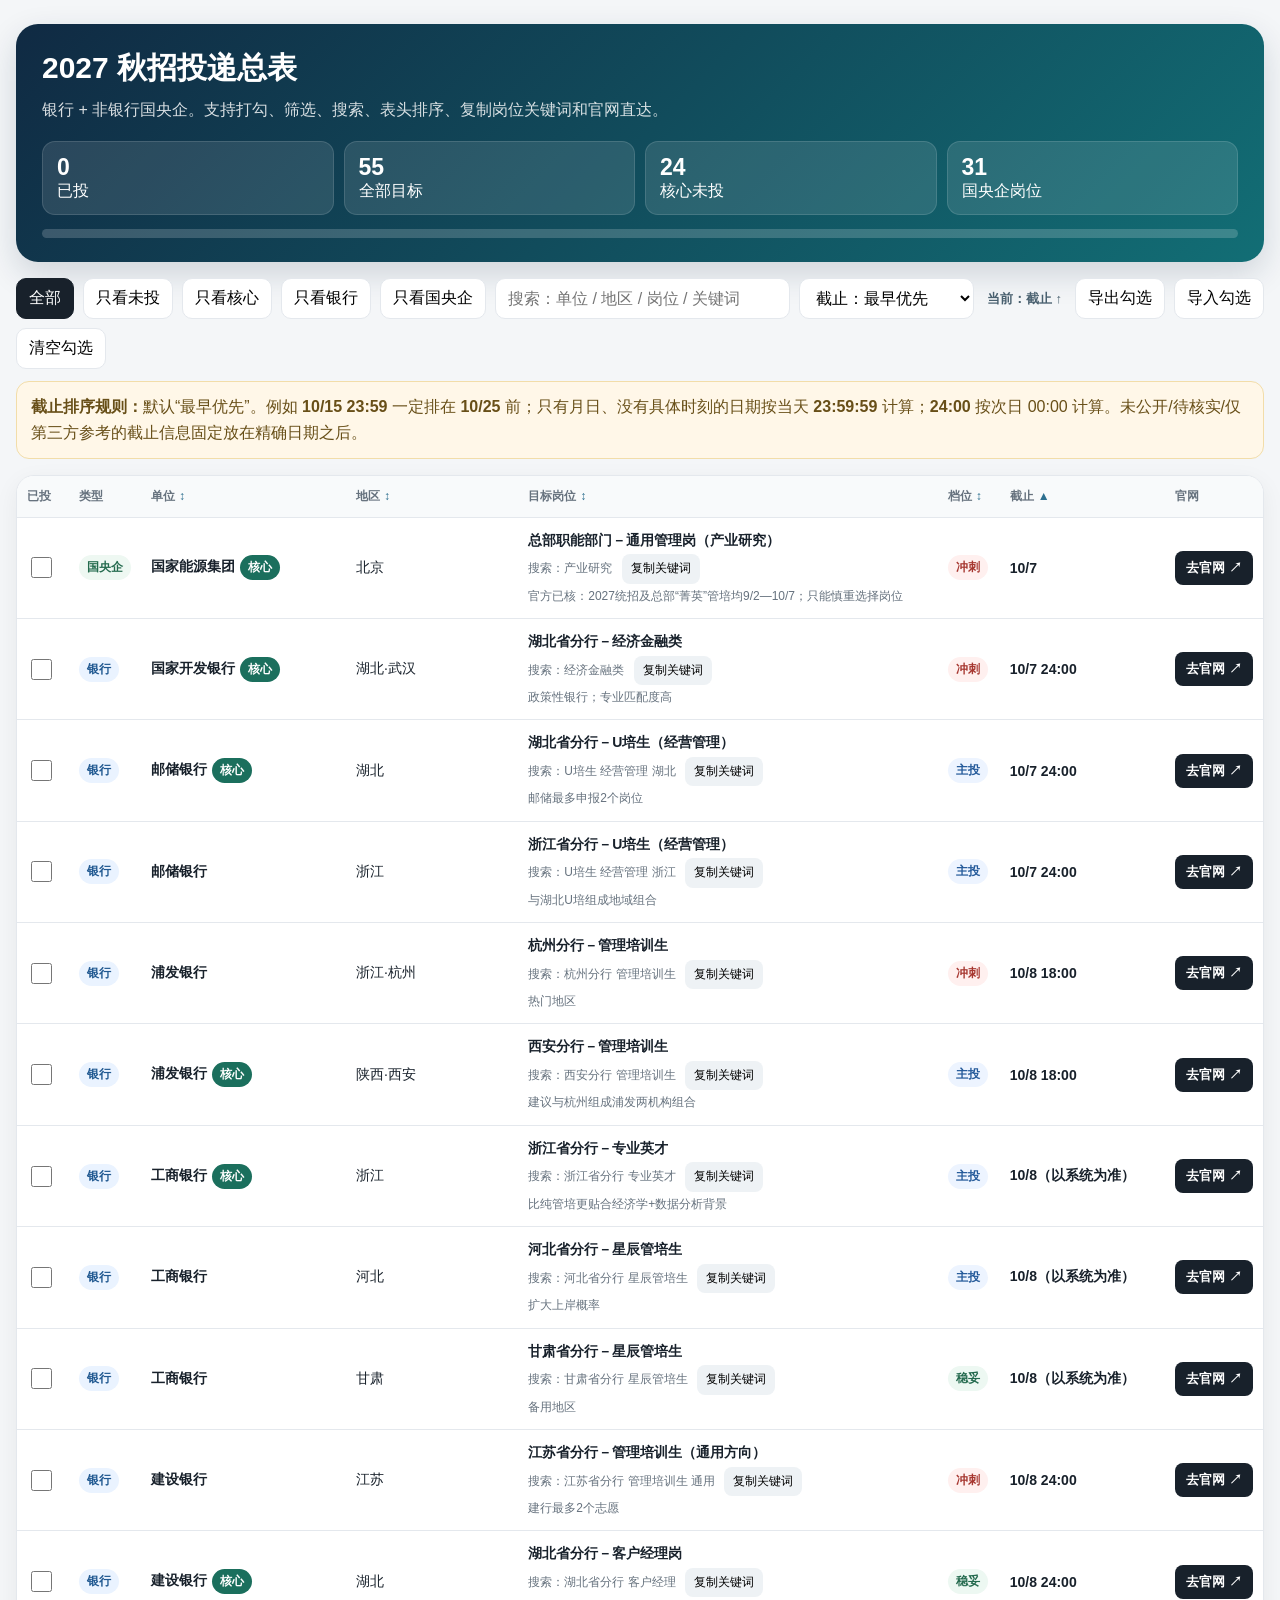
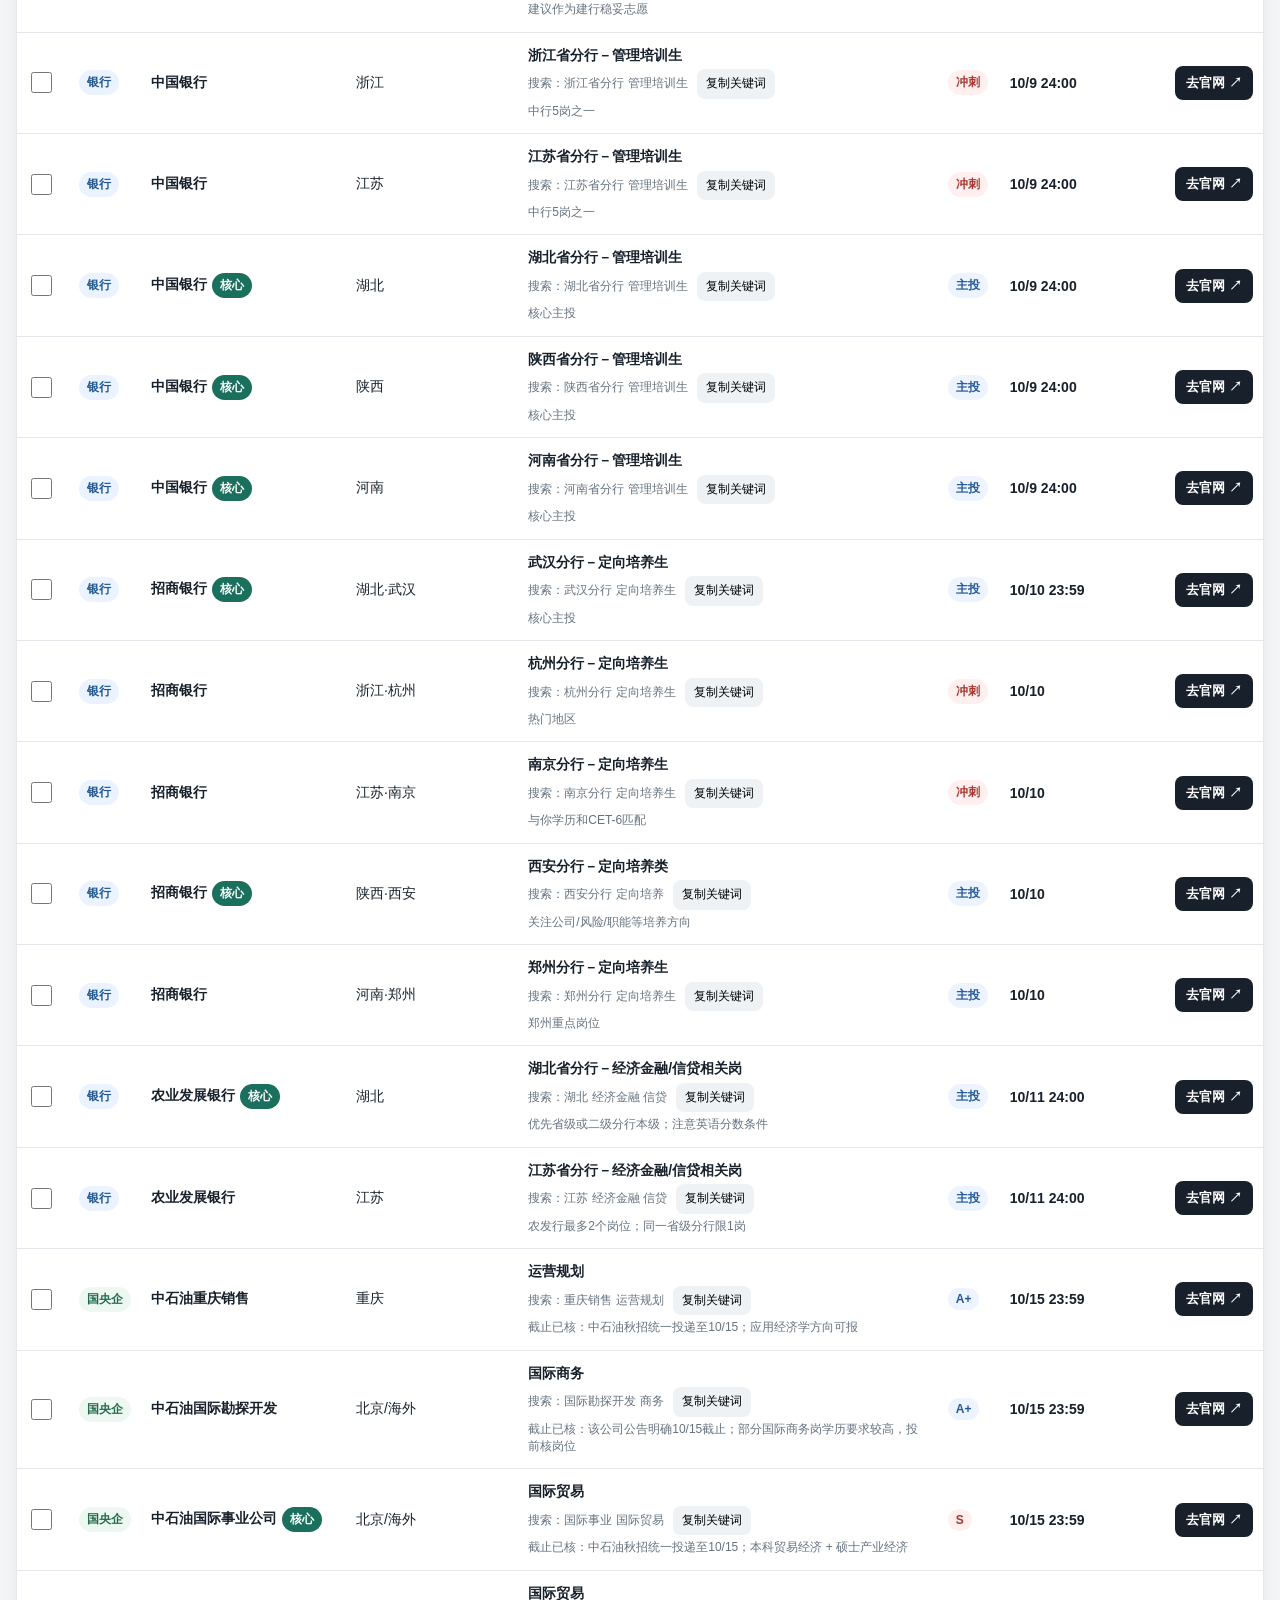
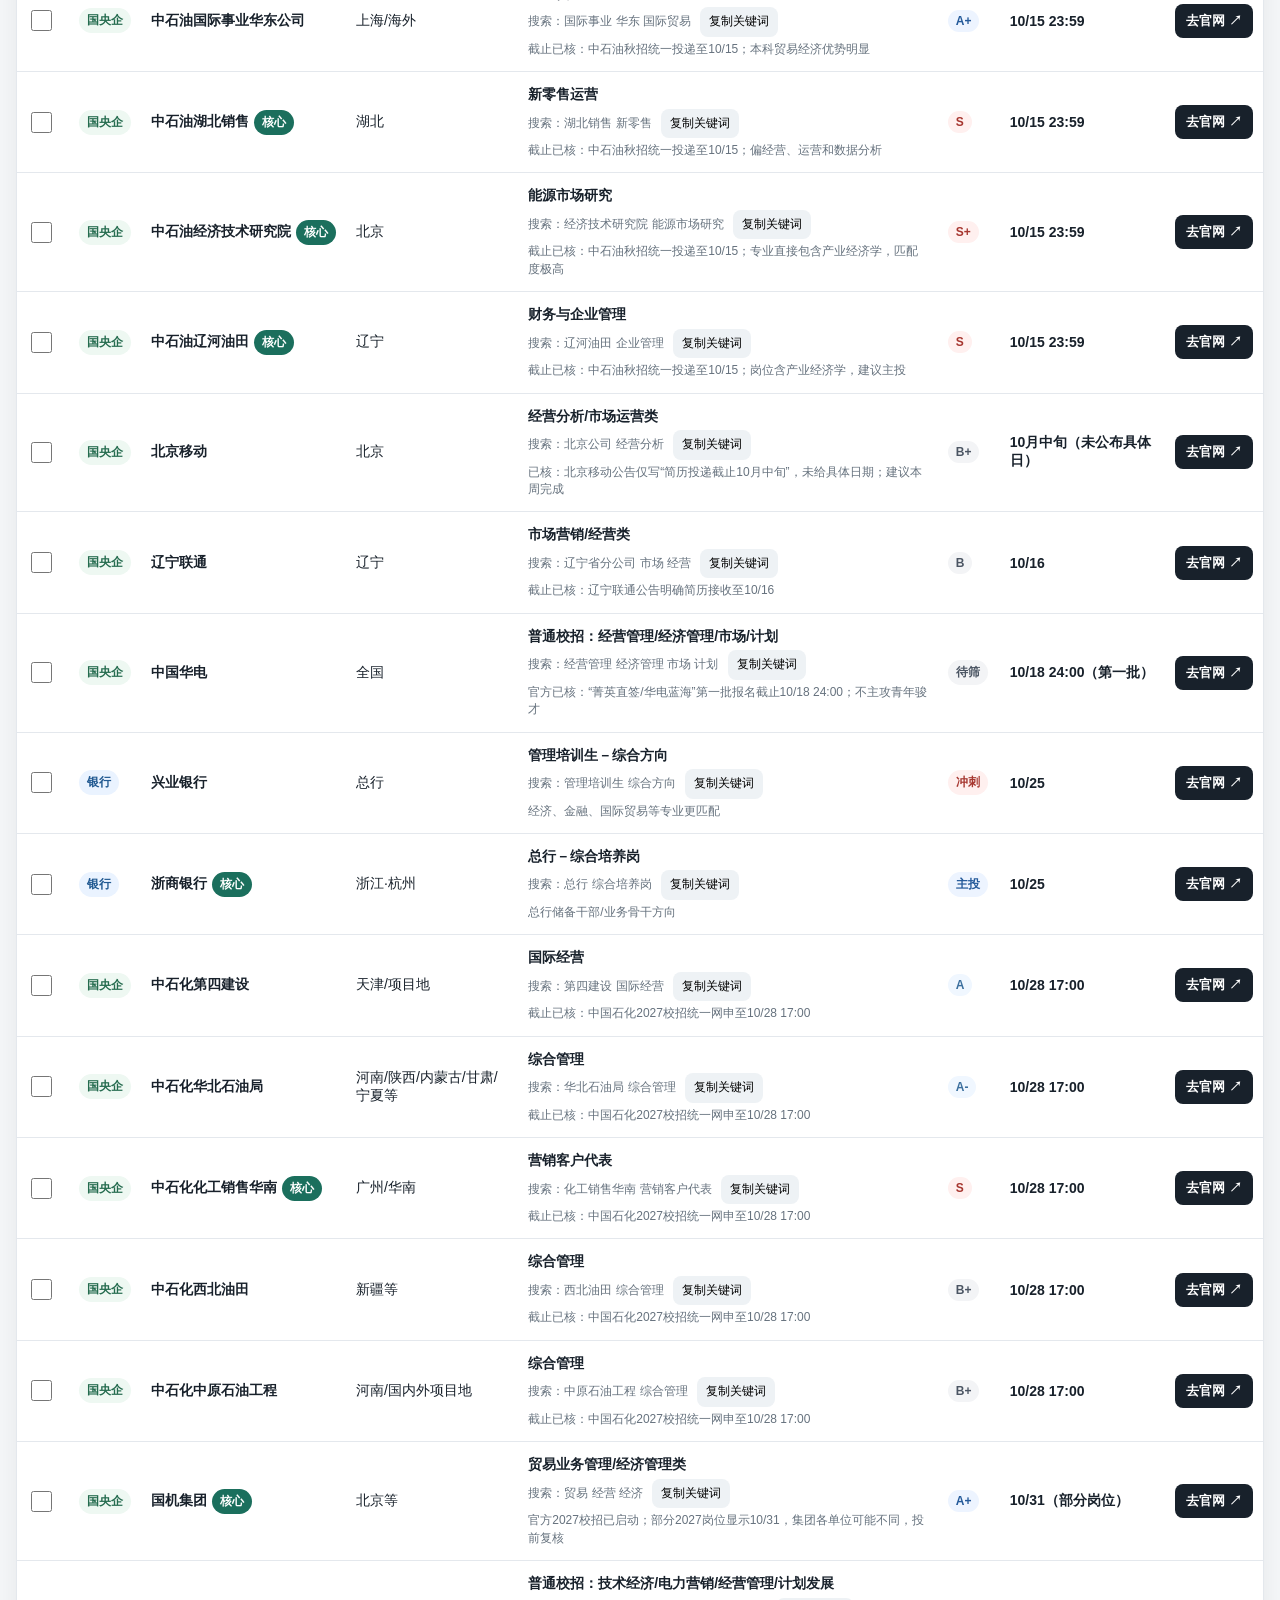
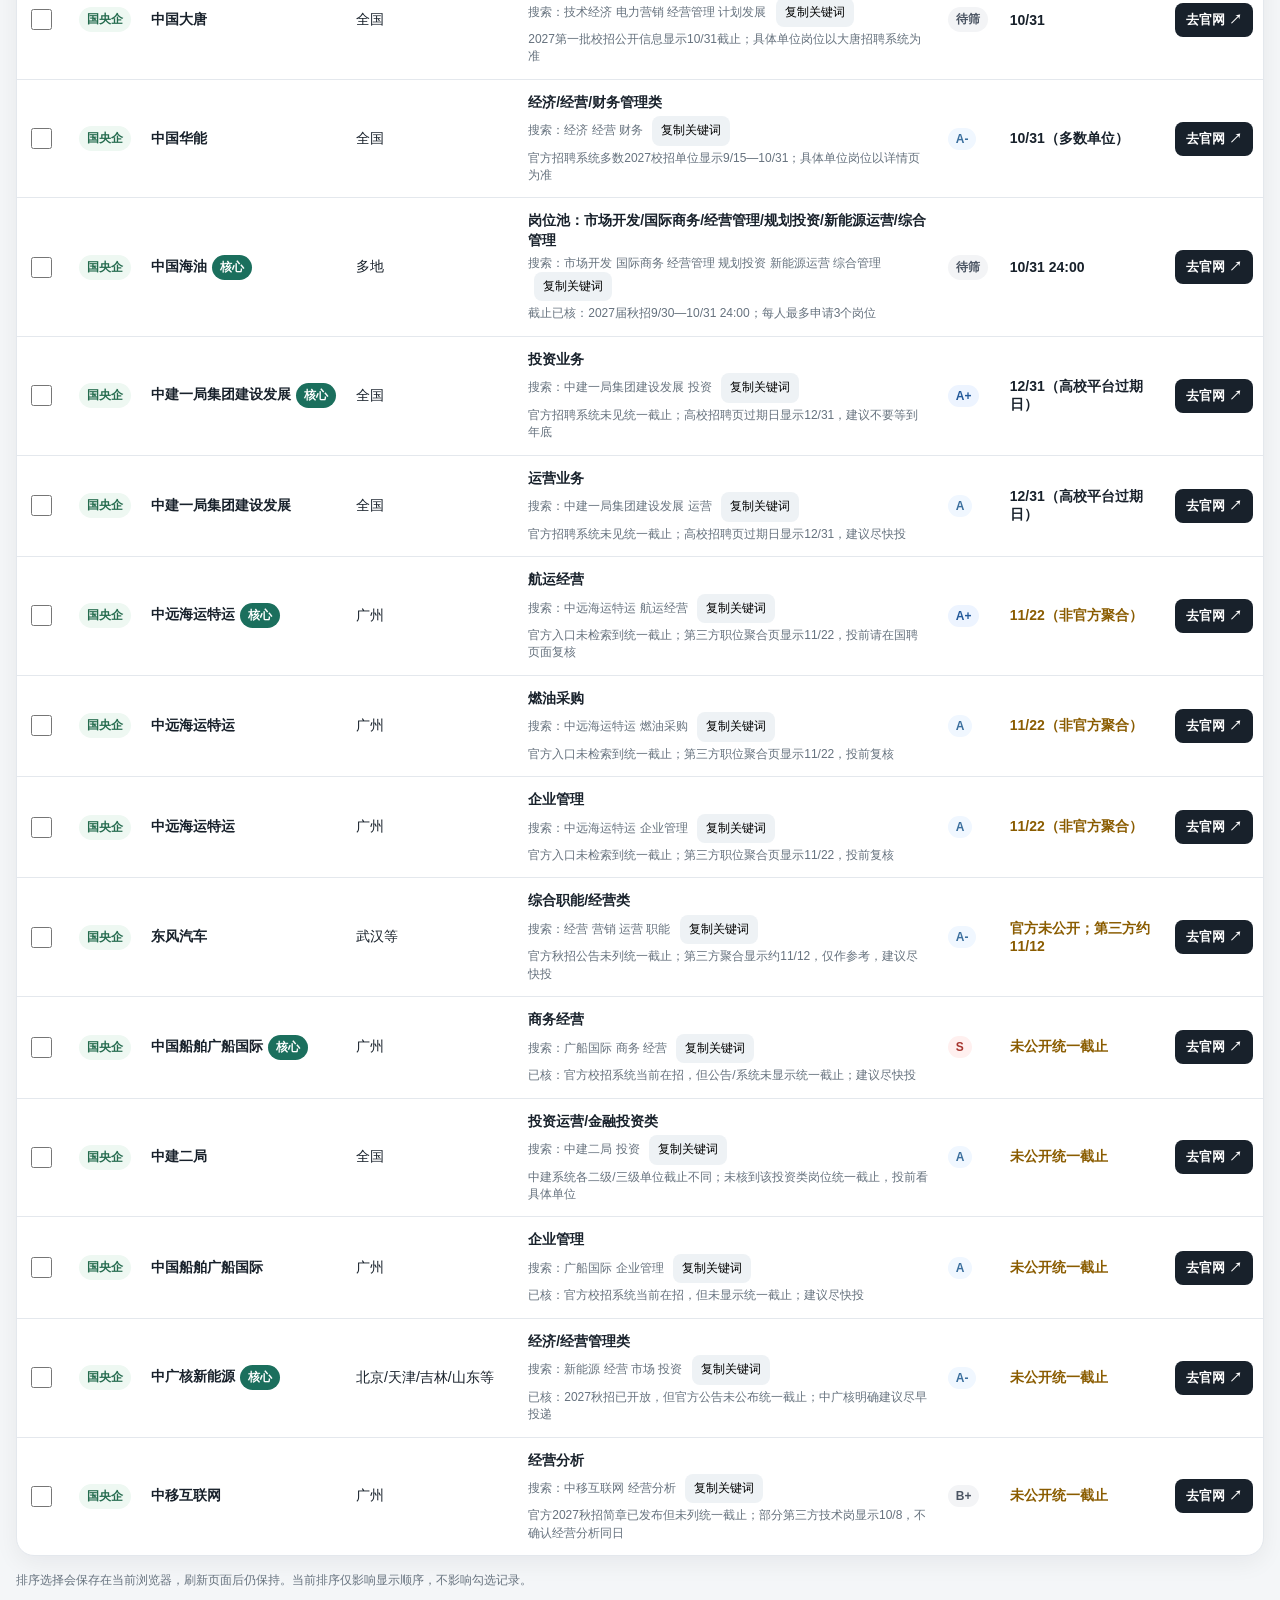
==== qiuzhao/index.html @ 791907e2 "fix: make deadline sorting explicit, persistent and deterministic" ====
<!doctype html>
<html lang="zh-CN">
<head>
<meta charset="utf-8">
<meta name="viewport" content="width=device-width,initial-scale=1">
<title>2027 秋招投递总表</title>
<style>
:root{--bg:#f4f6f8;--card:#fff;--text:#18212b;--muted:#66727e;--line:#e4e8ed;--blue:#102a43;--teal:#126e75}
*{box-sizing:border-box}body{margin:0;background:var(--bg);color:var(--text);font-family:-apple-system,BlinkMacSystemFont,"Segoe UI","PingFang SC","Microsoft YaHei",Arial,sans-serif}.wrap{max-width:1380px;margin:auto;padding:24px 16px 56px}.hero{background:linear-gradient(135deg,var(--blue),var(--teal));color:#fff;border-radius:22px;padding:24px 26px;box-shadow:0 12px 32px rgba(16,42,67,.16)}.hero h1{margin:0 0 8px;font-size:30px}.hero p{margin:0;opacity:.84;line-height:1.65}.stats{display:grid;grid-template-columns:repeat(4,1fr);gap:10px;margin-top:18px}.stat{background:rgba(255,255,255,.11);border:1px solid rgba(255,255,255,.13);padding:12px 14px;border-radius:13px}.stat b{font-size:23px;display:block}.progress{height:9px;background:rgba(255,255,255,.18);border-radius:9px;margin-top:14px;overflow:hidden}.progress span{display:block;height:100%;background:#fff;width:0}.toolbar{display:flex;flex-wrap:wrap;gap:9px;margin:16px 0 12px}button,input,select{font:inherit}button,.search,.sortselect{background:#fff;border:1px solid var(--line);border-radius:10px;padding:9px 12px}button{cursor:pointer}button.active{background:#18212b;color:#fff;border-color:#18212b}.search{min-width:260px;flex:1}.sortselect{min-width:175px}.sortstatus{display:flex;align-items:center;padding:0 4px;color:#49606f;font-size:13px;font-weight:700}.notice{background:#fff7e8;border:1px solid #f2dda9;border-radius:13px;padding:12px 14px;margin:10px 0 16px;color:#684f18;line-height:1.6}.card{background:#fff;border:1px solid var(--line);border-radius:18px;overflow:hidden;box-shadow:0 7px 25px rgba(16,24,40,.06)}table{width:100%;border-collapse:collapse}th{position:sticky;top:0;background:#f8fafb;color:var(--muted);font-size:12px;text-align:left;padding:12px 10px;border-bottom:1px solid var(--line);z-index:2}th.sortable{cursor:pointer;user-select:none;white-space:nowrap}th.sortable:hover{background:#eef3f6;color:#293846}.sort-arrow{display:inline-block;min-width:14px;margin-left:4px;color:#2d6f8f;font-weight:900}td{padding:13px 10px;border-bottom:1px solid var(--line);vertical-align:middle;font-size:14px}tr:last-child td{border-bottom:none}tr.done{opacity:.53;background:#fafafa}tr.done .role{text-decoration:line-through}.check{width:21px;height:21px;accent-color:#11815e;cursor:pointer}.org{font-weight:800;white-space:nowrap}.role{font-weight:700;line-height:1.4}.small{font-size:12px;color:var(--muted);margin-top:4px;line-height:1.45}.badge{display:inline-block;border-radius:999px;padding:4px 8px;font-size:12px;font-weight:750;white-space:nowrap}.bank{background:#eaf3ff;color:#225a92}.soe{background:#eef8f2;color:#246b4e}.core{background:#1b6f5d;color:#fff;margin-left:5px}.lv-hot{background:#fff0ef;color:#a6362f}.lv-main{background:#edf4ff;color:#245a9a}.lv-mid{background:#f0f7ff;color:#3b6f9e}.lv-safe{background:#edf8f2;color:#256b4f}.lv-other{background:#f3f4f6;color:#4b5563}.deadline{font-weight:700}.unknown{color:#8a5c00}.apply{display:inline-block;background:#18212b;color:#fff;text-decoration:none;padding:8px 11px;border-radius:8px;font-weight:700;font-size:13px;white-space:nowrap}.copy{border:none;background:#eef2f5;border-radius:8px;padding:6px 9px;font-size:12px;cursor:pointer;margin-left:6px}.footer{font-size:12px;color:var(--muted);line-height:1.7;margin-top:14px}@media(max-width:860px){.wrap{padding:12px 8px 36px}.hero{border-radius:16px;padding:18px}.hero h1{font-size:23px}.stats{grid-template-columns:1fr 1fr}.card{overflow-x:auto}table{min-width:1200px}}
</style>
</head>
<body>
<div class="wrap">
<section class="hero"><h1>2027 秋招投递总表</h1><p>银行 + 非银行国央企。支持打勾、筛选、搜索、表头排序、复制岗位关键词和官网直达。</p><div class="stats"><div class="stat"><b id="done">0</b><span>已投</span></div><div class="stat"><b id="total">0</b><span>全部目标</span></div><div class="stat"><b id="coreRemain">0</b><span>核心未投</span></div><div class="stat"><b id="soeCount">0</b><span>国央企岗位</span></div></div><div class="progress"><span id="bar"></span></div></section>
<div class="toolbar"><button class="active" data-mode="all">全部</button><button data-mode="undone">只看未投</button><button data-mode="core">只看核心</button><button data-mode="bank">只看银行</button><button data-mode="soe">只看国央企</button><input id="search" class="search" placeholder="搜索：单位 / 地区 / 岗位 / 关键词"><select id="sortSelect" class="sortselect"><option value="deadline:1">截止：最早优先</option><option value="deadline:-1">截止：最晚优先</option><option value="org:1">单位：升序</option><option value="org:-1">单位：降序</option><option value="region:1">地区：升序</option><option value="region:-1">地区：降序</option><option value="role:1">岗位：升序</option><option value="role:-1">岗位：降序</option><option value="level:1">档位：高优先</option><option value="level:-1">档位：低优先</option></select><span id="sortStatus" class="sortstatus"></span><button id="exportBtn">导出勾选</button><button id="importBtn">导入勾选</button><input id="importFile" type="file" accept="application/json" hidden><button id="reset">清空勾选</button></div>
<div class="notice"><b>截止排序规则：</b>默认“最早优先”。例如 <b>10/15 23:59</b> 一定排在 <b>10/25</b> 前；只有月日、没有具体时刻的日期按当天 <b>23:59:59</b> 计算；<b>24:00</b> 按次日 00:00 计算。未公开/待核实/仅第三方参考的截止信息固定放在精确日期之后。</div>
<div class="card"><table><thead><tr><th style="width:52px">已投</th><th>类型</th><th class="sortable" data-sort="org">单位<span class="sort-arrow"></span></th><th class="sortable" data-sort="region">地区<span class="sort-arrow"></span></th><th class="sortable" data-sort="role">目标岗位<span class="sort-arrow"></span></th><th class="sortable" data-sort="level">档位<span class="sort-arrow"></span></th><th class="sortable" data-sort="deadline">截止<span class="sort-arrow"></span></th><th>官网</th></tr></thead><tbody id="body"></tbody></table></div>
<div class="footer">排序选择会保存在当前浏览器，刷新页面后仍保持。当前排序仅影响显示顺序，不影响勾选记录。</div>
</div>
<script src="./data.js"></script>
<script>
const jobs=window.JOBS||[];const KEY='autumn-2027-all-jobs-v3',SORTKEY='autumn-2027-sort-v2';let state=JSON.parse(localStorage.getItem(KEY)||'{}');let mode='all',q='';
let savedSort=JSON.parse(localStorage.getItem(SORTKEY)||'null');let sortKey=savedSort?.key||'deadline',sortDir=savedSort?.dir||1;
const collator=new Intl.Collator('zh-CN',{numeric:true,sensitivity:'base'});const esc=s=>String(s??'').replace(/[&<>"']/g,m=>({'&':'&amp;','<':'&lt;','>':'&gt;','"':'&quot;',"'":'&#039;'}[m]));
function levelClass(x){if(['冲刺','S+','S'].includes(x))return'lv-hot';if(['主投','A+'].includes(x))return'lv-main';if(['A','A-'].includes(x))return'lv-mid';if(['稳妥'].includes(x))return'lv-safe';return'lv-other'}function levelRank(x){return {'lv-hot':1,'lv-main':2,'lv-mid':3,'lv-safe':4,'lv-other':5}[levelClass(x)]||9}
function deadlineValue(text){const s=String(text||'').trim();if(/待核实|未公开|非官方|第三方/.test(s))return{known:false,value:0};let m=s.match(/^(\d{1,2})\s*[\/月]\s*(\d{1,2})(?:\s*日)?(?:\s+(\d{1,2})\s*[:：]\s*(\d{2}))?/);if(m){const mo=+m[1],d=+m[2];if(m[3]!==undefined){let h=+m[3],mi=+m[4];if(h===24)return{known:true,value:new Date(2026,mo-1,d+1,0,mi,0,0).getTime()};return{known:true,value:new Date(2026,mo-1,d,h,mi,0,0).getTime()}}return{known:true,value:new Date(2026,mo-1,d,23,59,59,999).getTime()}}m=s.match(/^(\d{1,2})月(上旬|中旬|下旬)/);if(m){const d=m[2]==='上旬'?5:m[2]==='中旬'?15:25;return{known:true,value:new Date(2026,+m[1]-1,d,23,59,59,999).getTime()}}return{known:false,value:0}}
function compareJobs(a,b){if(sortKey==='deadline'){const av=deadlineValue(a.deadline),bv=deadlineValue(b.deadline);if(av.known!==bv.known)return av.known?-1:1;if(!av.known&&!bv.known)return collator.compare(a.deadline||'',b.deadline||'');const diff=(av.value-bv.value)*sortDir;return diff||collator.compare(a.org||'',b.org||'')}if(sortKey==='level'){const d=(levelRank(a.level)-levelRank(b.level))*sortDir;return d||collator.compare(a.org||'',b.org||'')}return collator.compare(a[sortKey]||'',b[sortKey]||'')*sortDir}
function match(j){const text=[j.category,j.org,j.region,j.role,j.level,j.keyword,j.note].join(' ').toLowerCase(),query=q.trim().toLowerCase();const ok=mode==='all'||(mode==='undone'&&!state[j.id])||(mode==='core'&&j.core)||(mode==='bank'&&j.category==='银行')||(mode==='soe'&&j.category==='国央企');return ok&&(!query||text.includes(query))}
function sortLabel(){const names={deadline:'截止',org:'单位',region:'地区',role:'岗位',level:'档位'};return `当前：${names[sortKey]} ${sortDir===1?'↑':'↓'}`}
function updateSortUI(){document.querySelectorAll('th.sortable').forEach(th=>{const a=th.querySelector('.sort-arrow');a.textContent=th.dataset.sort===sortKey?(sortDir===1?'▲':'▼'):'↕'});document.getElementById('sortSelect').value=`${sortKey}:${sortDir}`;document.getElementById('sortStatus').textContent=sortLabel();localStorage.setItem(SORTKEY,JSON.stringify({key:sortKey,dir:sortDir}))}
function render(){const body=document.getElementById('body');body.innerHTML='';const visible=jobs.filter(match).slice().sort(compareJobs);visible.forEach(j=>{const tr=document.createElement('tr');if(state[j.id])tr.className='done';const unknown=!deadlineValue(j.deadline).known;tr.innerHTML=`<td><input class="check" type="checkbox" ${state[j.id]?'checked':''}></td><td><span class="badge ${j.category==='银行'?'bank':'soe'}">${esc(j.category)}</span></td><td><div class="org">${esc(j.org)}${j.core?'<span class="badge core">核心</span>':''}</div></td><td>${esc(j.region)}</td><td><div class="role">${esc(j.role)}</div><div class="small">搜索：${esc(j.keyword)} <button class="copy">复制关键词</button></div><div class="small">${esc(j.note)}</div></td><td><span class="badge ${levelClass(j.level)}">${esc(j.level)}</span></td><td><span class="deadline ${unknown?'unknown':''}">${esc(j.deadline)}</span></td><td><a class="apply" href="${j.url}" target="_blank" rel="noopener">去官网 ↗</a></td>`;tr.querySelector('.check').onchange=e=>{state[j.id]=e.target.checked;localStorage.setItem(KEY,JSON.stringify(state));render()};tr.querySelector('.copy').onclick=e=>{navigator.clipboard.writeText(j.keyword);e.target.textContent='已复制';setTimeout(()=>e.target.textContent='复制关键词',800)};body.appendChild(tr)});const done=jobs.filter(j=>state[j.id]).length;doneEl.textContent=done;total.textContent=jobs.length;coreRemain.textContent=jobs.filter(j=>j.core&&!state[j.id]).length;soeCount.textContent=jobs.filter(j=>j.category==='国央企').length;bar.style.width=(jobs.length?Math.round(done/jobs.length*100):0)+'%';updateSortUI()}
const doneEl=document.getElementById('done'),total=document.getElementById('total'),coreRemain=document.getElementById('coreRemain'),soeCount=document.getElementById('soeCount'),bar=document.getElementById('bar');
document.querySelectorAll('[data-mode]').forEach(btn=>btn.onclick=()=>{mode=btn.dataset.mode;document.querySelectorAll('[data-mode]').forEach(x=>x.classList.remove('active'));btn.classList.add('active');render()});document.querySelectorAll('th.sortable').forEach(th=>th.onclick=()=>{const k=th.dataset.sort;if(sortKey===k)sortDir*=-1;else{sortKey=k;sortDir=1}render()});document.getElementById('sortSelect').onchange=e=>{const[k,d]=e.target.value.split(':');sortKey=k;sortDir=Number(d);render()};document.getElementById('search').oninput=e=>{q=e.target.value;render()};document.getElementById('reset').onclick=()=>{if(confirm('确定清空所有勾选吗？')){state={};localStorage.setItem(KEY,'{}');render()}};document.getElementById('exportBtn').onclick=()=>{const blob=new Blob([JSON.stringify(state,null,2)],{type:'application/json'}),a=document.createElement('a');a.href=URL.createObjectURL(blob);a.download='2027秋招投递进度.json';a.click();URL.revokeObjectURL(a.href)};document.getElementById('importBtn').onclick=()=>document.getElementById('importFile').click();document.getElementById('importFile').onchange=e=>{const f=e.target.files[0];if(!f)return;const r=new FileReader();r.onload=()=>{try{state=JSON.parse(r.result);localStorage.setItem(KEY,JSON.stringify(state));render()}catch{alert('导入文件格式不正确')}};r.readAsText(f)};render();
</script>
</body></html>
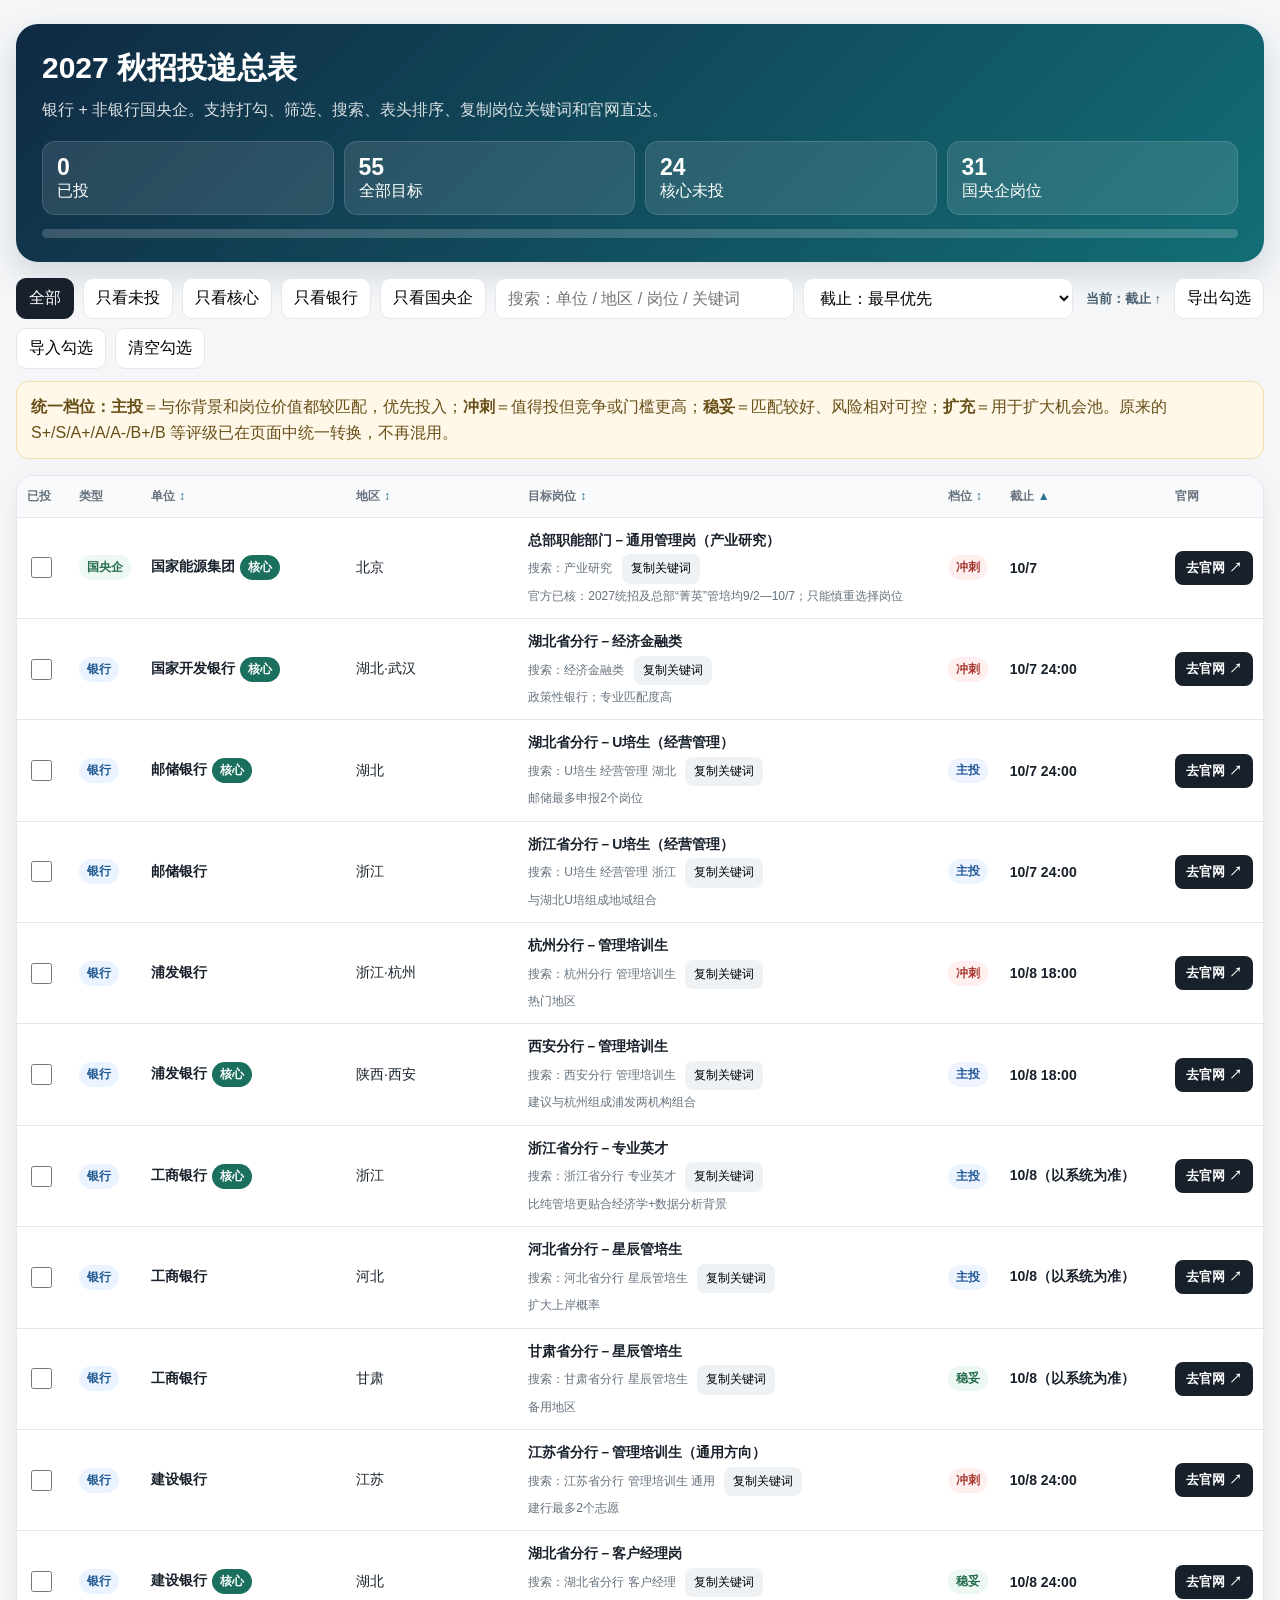
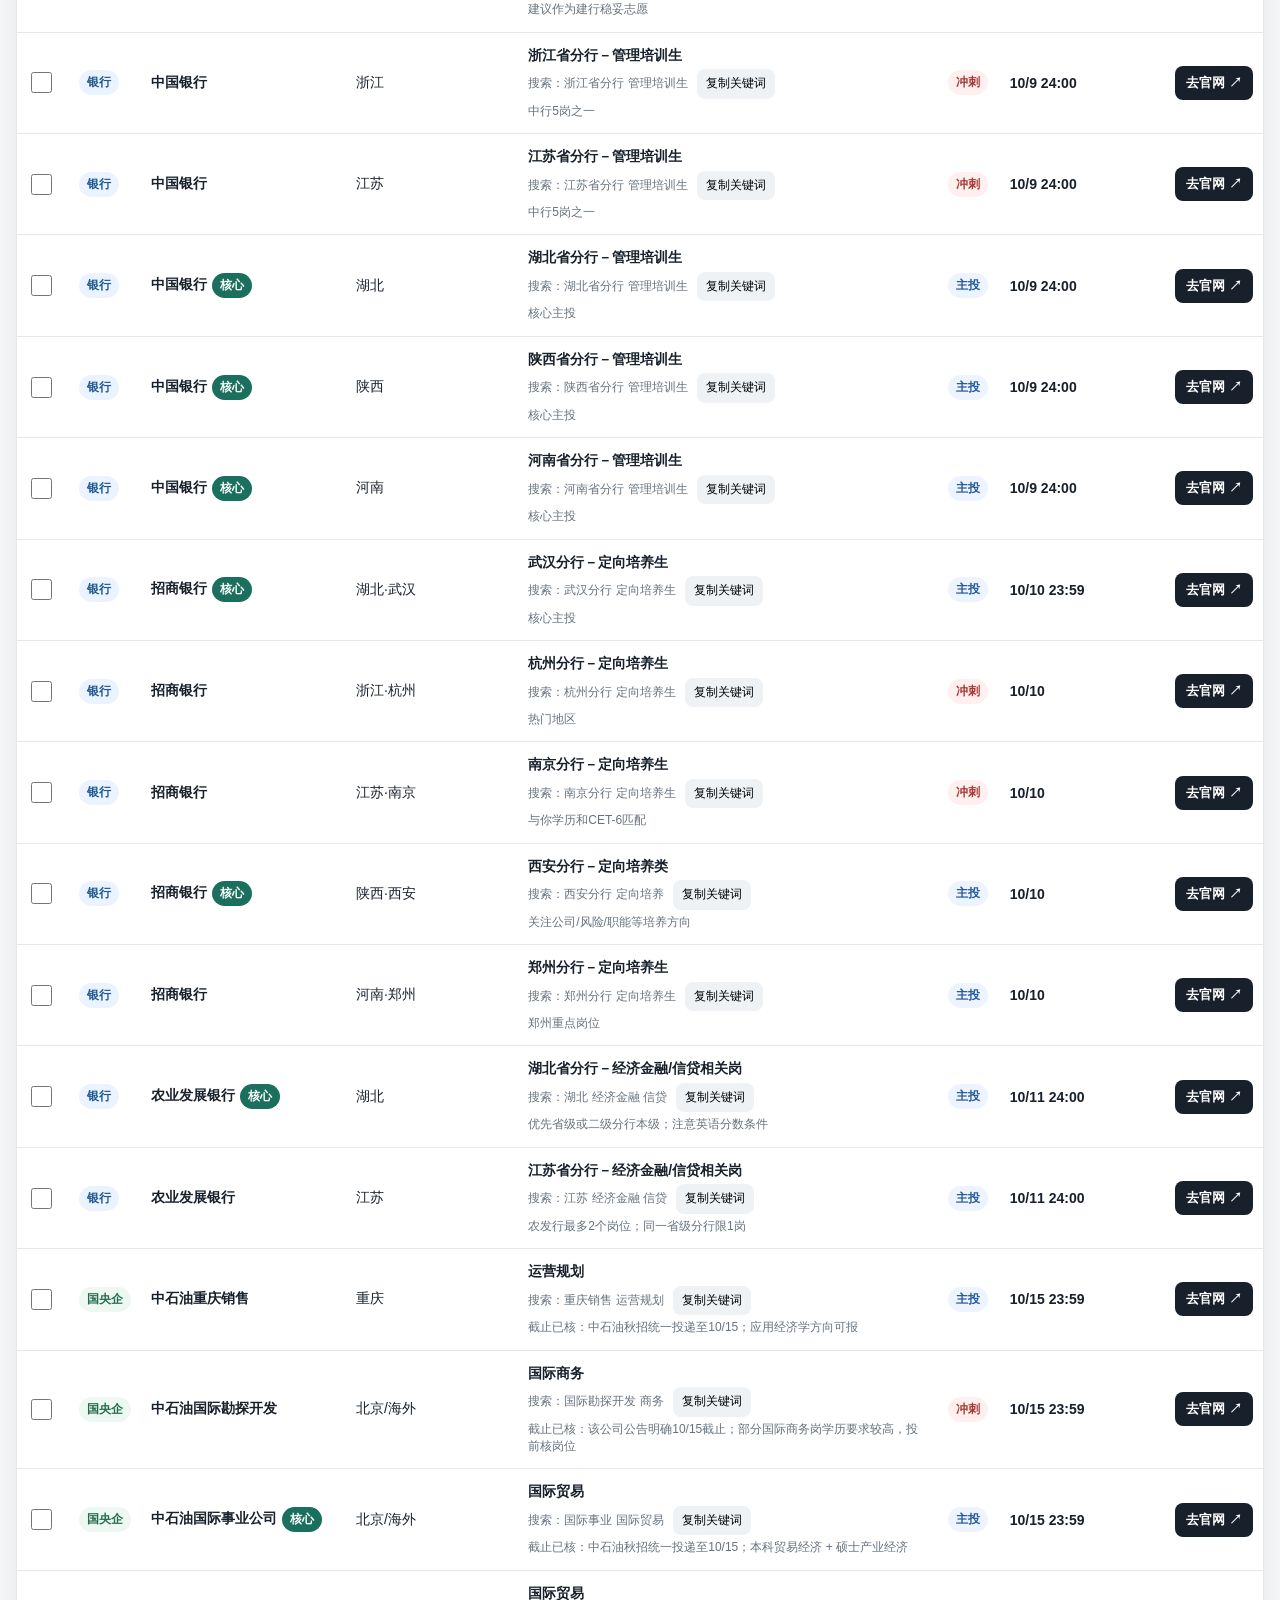
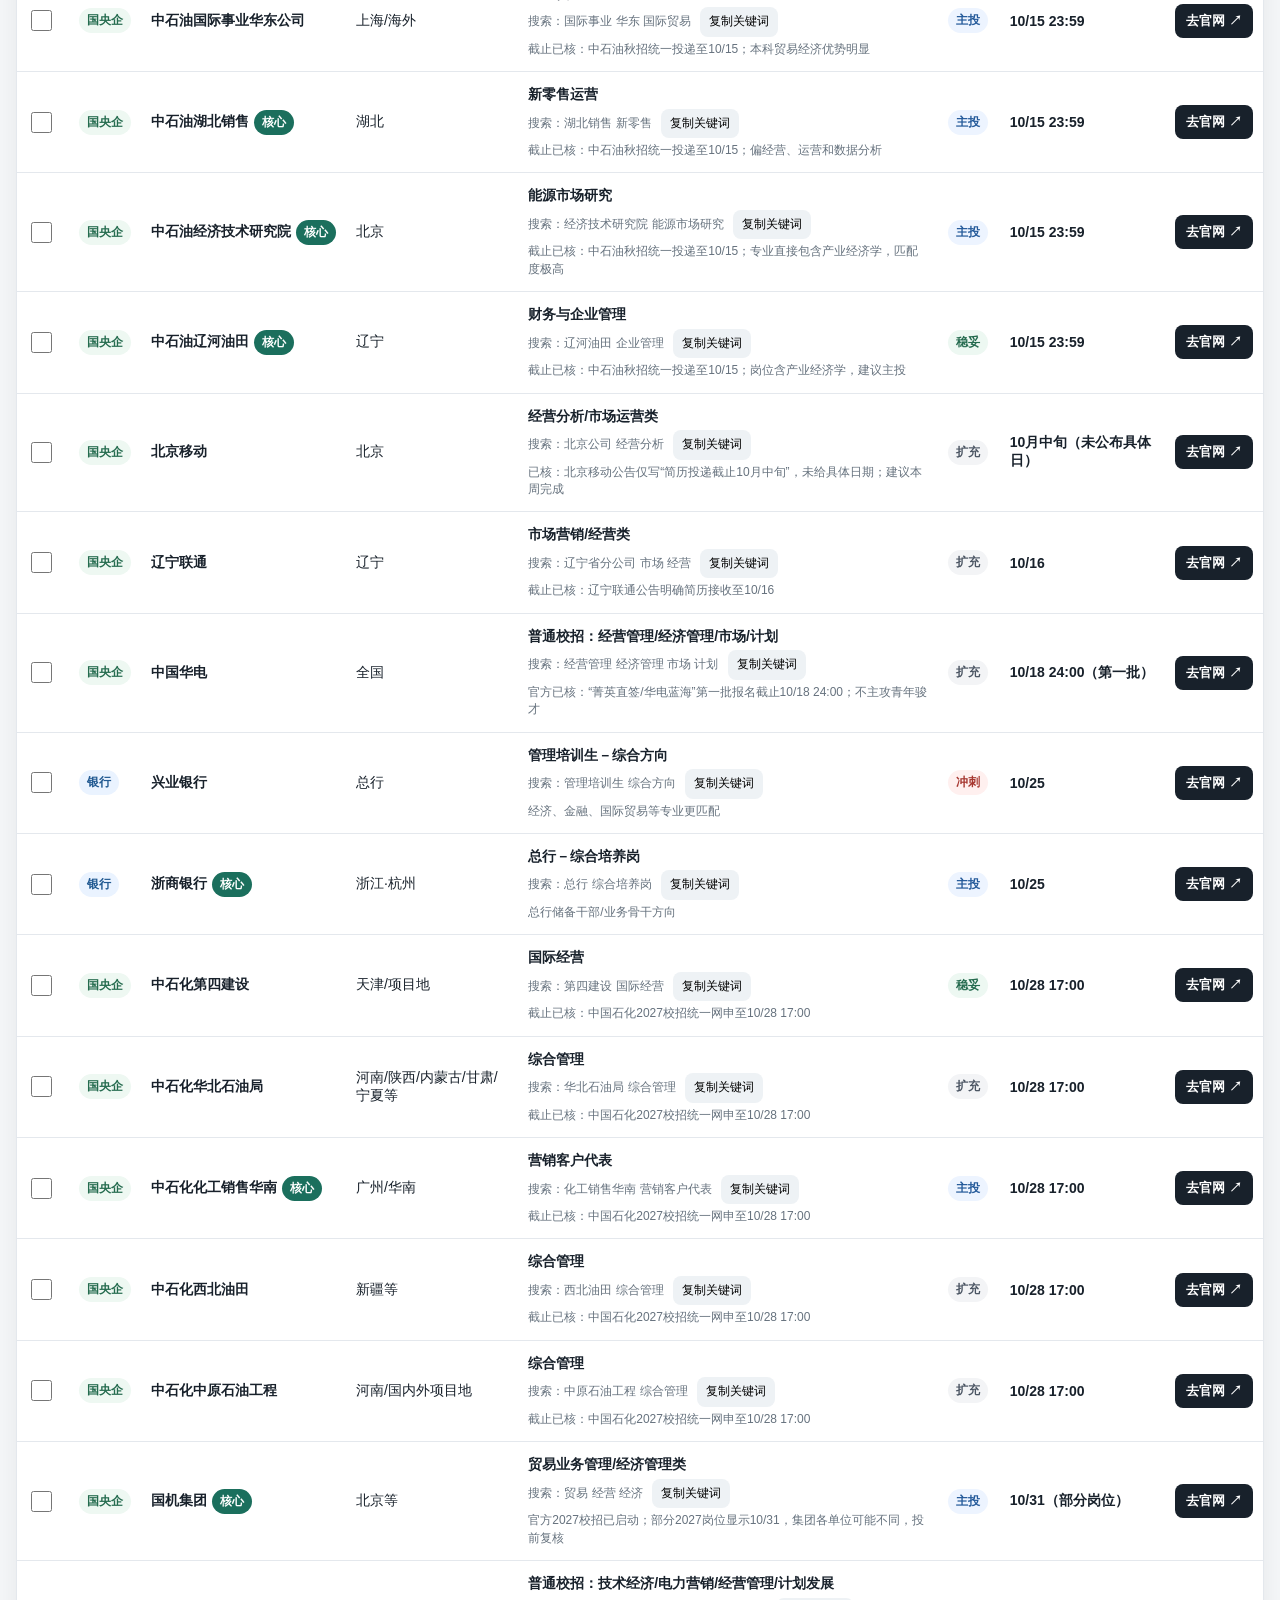
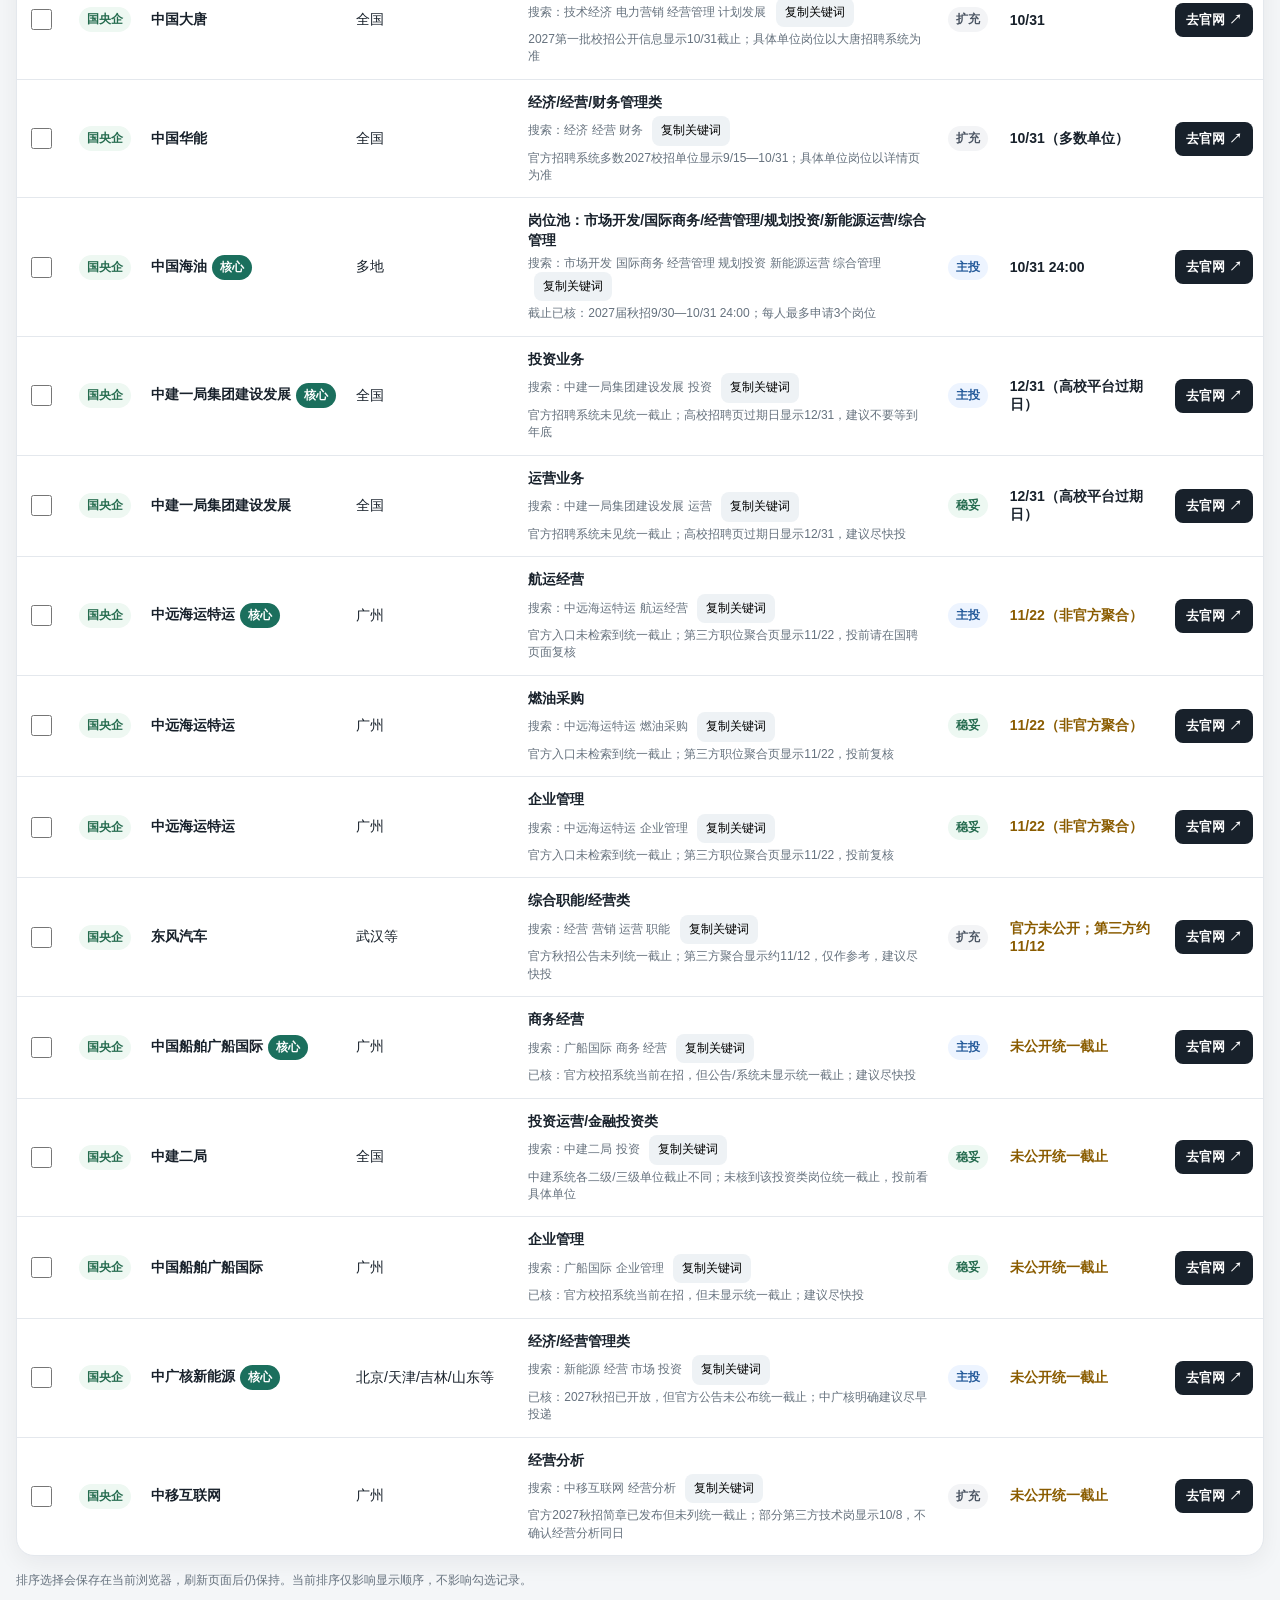
==== commit 97539416: "refactor: unify recruitment recommendation tiers" ====
--- a/qiuzhao/index.html
+++ b/qiuzhao/index.html
@@ -6,14 +6,14 @@
 <title>2027 秋招投递总表</title>
 <style>
 :root{--bg:#f4f6f8;--card:#fff;--text:#18212b;--muted:#66727e;--line:#e4e8ed;--blue:#102a43;--teal:#126e75}
-*{box-sizing:border-box}body{margin:0;background:var(--bg);color:var(--text);font-family:-apple-system,BlinkMacSystemFont,"Segoe UI","PingFang SC","Microsoft YaHei",Arial,sans-serif}.wrap{max-width:1380px;margin:auto;padding:24px 16px 56px}.hero{background:linear-gradient(135deg,var(--blue),var(--teal));color:#fff;border-radius:22px;padding:24px 26px;box-shadow:0 12px 32px rgba(16,42,67,.16)}.hero h1{margin:0 0 8px;font-size:30px}.hero p{margin:0;opacity:.84;line-height:1.65}.stats{display:grid;grid-template-columns:repeat(4,1fr);gap:10px;margin-top:18px}.stat{background:rgba(255,255,255,.11);border:1px solid rgba(255,255,255,.13);padding:12px 14px;border-radius:13px}.stat b{font-size:23px;display:block}.progress{height:9px;background:rgba(255,255,255,.18);border-radius:9px;margin-top:14px;overflow:hidden}.progress span{display:block;height:100%;background:#fff;width:0}.toolbar{display:flex;flex-wrap:wrap;gap:9px;margin:16px 0 12px}button,input,select{font:inherit}button,.search,.sortselect{background:#fff;border:1px solid var(--line);border-radius:10px;padding:9px 12px}button{cursor:pointer}button.active{background:#18212b;color:#fff;border-color:#18212b}.search{min-width:260px;flex:1}.sortselect{min-width:175px}.sortstatus{display:flex;align-items:center;padding:0 4px;color:#49606f;font-size:13px;font-weight:700}.notice{background:#fff7e8;border:1px solid #f2dda9;border-radius:13px;padding:12px 14px;margin:10px 0 16px;color:#684f18;line-height:1.6}.card{background:#fff;border:1px solid var(--line);border-radius:18px;overflow:hidden;box-shadow:0 7px 25px rgba(16,24,40,.06)}table{width:100%;border-collapse:collapse}th{position:sticky;top:0;background:#f8fafb;color:var(--muted);font-size:12px;text-align:left;padding:12px 10px;border-bottom:1px solid var(--line);z-index:2}th.sortable{cursor:pointer;user-select:none;white-space:nowrap}th.sortable:hover{background:#eef3f6;color:#293846}.sort-arrow{display:inline-block;min-width:14px;margin-left:4px;color:#2d6f8f;font-weight:900}td{padding:13px 10px;border-bottom:1px solid var(--line);vertical-align:middle;font-size:14px}tr:last-child td{border-bottom:none}tr.done{opacity:.53;background:#fafafa}tr.done .role{text-decoration:line-through}.check{width:21px;height:21px;accent-color:#11815e;cursor:pointer}.org{font-weight:800;white-space:nowrap}.role{font-weight:700;line-height:1.4}.small{font-size:12px;color:var(--muted);margin-top:4px;line-height:1.45}.badge{display:inline-block;border-radius:999px;padding:4px 8px;font-size:12px;font-weight:750;white-space:nowrap}.bank{background:#eaf3ff;color:#225a92}.soe{background:#eef8f2;color:#246b4e}.core{background:#1b6f5d;color:#fff;margin-left:5px}.lv-hot{background:#fff0ef;color:#a6362f}.lv-main{background:#edf4ff;color:#245a9a}.lv-mid{background:#f0f7ff;color:#3b6f9e}.lv-safe{background:#edf8f2;color:#256b4f}.lv-other{background:#f3f4f6;color:#4b5563}.deadline{font-weight:700}.unknown{color:#8a5c00}.apply{display:inline-block;background:#18212b;color:#fff;text-decoration:none;padding:8px 11px;border-radius:8px;font-weight:700;font-size:13px;white-space:nowrap}.copy{border:none;background:#eef2f5;border-radius:8px;padding:6px 9px;font-size:12px;cursor:pointer;margin-left:6px}.footer{font-size:12px;color:var(--muted);line-height:1.7;margin-top:14px}@media(max-width:860px){.wrap{padding:12px 8px 36px}.hero{border-radius:16px;padding:18px}.hero h1{font-size:23px}.stats{grid-template-columns:1fr 1fr}.card{overflow-x:auto}table{min-width:1200px}}
+*{box-sizing:border-box}body{margin:0;background:var(--bg);color:var(--text);font-family:-apple-system,BlinkMacSystemFont,"Segoe UI","PingFang SC","Microsoft YaHei",Arial,sans-serif}.wrap{max-width:1380px;margin:auto;padding:24px 16px 56px}.hero{background:linear-gradient(135deg,var(--blue),var(--teal));color:#fff;border-radius:22px;padding:24px 26px;box-shadow:0 12px 32px rgba(16,42,67,.16)}.hero h1{margin:0 0 8px;font-size:30px}.hero p{margin:0;opacity:.84;line-height:1.65}.stats{display:grid;grid-template-columns:repeat(4,1fr);gap:10px;margin-top:18px}.stat{background:rgba(255,255,255,.11);border:1px solid rgba(255,255,255,.13);padding:12px 14px;border-radius:13px}.stat b{font-size:23px;display:block}.progress{height:9px;background:rgba(255,255,255,.18);border-radius:9px;margin-top:14px;overflow:hidden}.progress span{display:block;height:100%;background:#fff;width:0}.toolbar{display:flex;flex-wrap:wrap;gap:9px;margin:16px 0 12px}button,input,select{font:inherit}button,.search,.sortselect{background:#fff;border:1px solid var(--line);border-radius:10px;padding:9px 12px}button{cursor:pointer}button.active{background:#18212b;color:#fff;border-color:#18212b}.search{min-width:260px;flex:1}.sortselect{min-width:205px}.sortstatus{display:flex;align-items:center;padding:0 4px;color:#49606f;font-size:13px;font-weight:700}.notice{background:#fff7e8;border:1px solid #f2dda9;border-radius:13px;padding:12px 14px;margin:10px 0 16px;color:#684f18;line-height:1.6}.card{background:#fff;border:1px solid var(--line);border-radius:18px;overflow:hidden;box-shadow:0 7px 25px rgba(16,24,40,.06)}table{width:100%;border-collapse:collapse}th{position:sticky;top:0;background:#f8fafb;color:var(--muted);font-size:12px;text-align:left;padding:12px 10px;border-bottom:1px solid var(--line);z-index:2}th.sortable{cursor:pointer;user-select:none;white-space:nowrap}th.sortable:hover{background:#eef3f6;color:#293846}.sort-arrow{display:inline-block;min-width:14px;margin-left:4px;color:#2d6f8f;font-weight:900}td{padding:13px 10px;border-bottom:1px solid var(--line);vertical-align:middle;font-size:14px}tr:last-child td{border-bottom:none}tr.done{opacity:.53;background:#fafafa}tr.done .role{text-decoration:line-through}.check{width:21px;height:21px;accent-color:#11815e;cursor:pointer}.org{font-weight:800;white-space:nowrap}.role{font-weight:700;line-height:1.4}.small{font-size:12px;color:var(--muted);margin-top:4px;line-height:1.45}.badge{display:inline-block;border-radius:999px;padding:4px 8px;font-size:12px;font-weight:750;white-space:nowrap}.bank{background:#eaf3ff;color:#225a92}.soe{background:#eef8f2;color:#246b4e}.core{background:#1b6f5d;color:#fff;margin-left:5px}.lv-sprint{background:#fff0ef;color:#a6362f}.lv-main{background:#edf4ff;color:#245a9a}.lv-safe{background:#edf8f2;color:#256b4f}.lv-expand{background:#f3f4f6;color:#4b5563}.deadline{font-weight:700}.unknown{color:#8a5c00}.apply{display:inline-block;background:#18212b;color:#fff;text-decoration:none;padding:8px 11px;border-radius:8px;font-weight:700;font-size:13px;white-space:nowrap}.copy{border:none;background:#eef2f5;border-radius:8px;padding:6px 9px;font-size:12px;cursor:pointer;margin-left:6px}.footer{font-size:12px;color:var(--muted);line-height:1.7;margin-top:14px}@media(max-width:860px){.wrap{padding:12px 8px 36px}.hero{border-radius:16px;padding:18px}.hero h1{font-size:23px}.stats{grid-template-columns:1fr 1fr}.card{overflow-x:auto}table{min-width:1200px}}
 </style>
 </head>
 <body>
 <div class="wrap">
 <section class="hero"><h1>2027 秋招投递总表</h1><p>银行 + 非银行国央企。支持打勾、筛选、搜索、表头排序、复制岗位关键词和官网直达。</p><div class="stats"><div class="stat"><b id="done">0</b><span>已投</span></div><div class="stat"><b id="total">0</b><span>全部目标</span></div><div class="stat"><b id="coreRemain">0</b><span>核心未投</span></div><div class="stat"><b id="soeCount">0</b><span>国央企岗位</span></div></div><div class="progress"><span id="bar"></span></div></section>
-<div class="toolbar"><button class="active" data-mode="all">全部</button><button data-mode="undone">只看未投</button><button data-mode="core">只看核心</button><button data-mode="bank">只看银行</button><button data-mode="soe">只看国央企</button><input id="search" class="search" placeholder="搜索：单位 / 地区 / 岗位 / 关键词"><select id="sortSelect" class="sortselect"><option value="deadline:1">截止：最早优先</option><option value="deadline:-1">截止：最晚优先</option><option value="org:1">单位：升序</option><option value="org:-1">单位：降序</option><option value="region:1">地区：升序</option><option value="region:-1">地区：降序</option><option value="role:1">岗位：升序</option><option value="role:-1">岗位：降序</option><option value="level:1">档位：高优先</option><option value="level:-1">档位：低优先</option></select><span id="sortStatus" class="sortstatus"></span><button id="exportBtn">导出勾选</button><button id="importBtn">导入勾选</button><input id="importFile" type="file" accept="application/json" hidden><button id="reset">清空勾选</button></div>
-<div class="notice"><b>截止排序规则：</b>默认“最早优先”。例如 <b>10/15 23:59</b> 一定排在 <b>10/25</b> 前；只有月日、没有具体时刻的日期按当天 <b>23:59:59</b> 计算；<b>24:00</b> 按次日 00:00 计算。未公开/待核实/仅第三方参考的截止信息固定放在精确日期之后。</div>
+<div class="toolbar"><button class="active" data-mode="all">全部</button><button data-mode="undone">只看未投</button><button data-mode="core">只看核心</button><button data-mode="bank">只看银行</button><button data-mode="soe">只看国央企</button><input id="search" class="search" placeholder="搜索：单位 / 地区 / 岗位 / 关键词"><select id="sortSelect" class="sortselect"><option value="deadline:1">截止：最早优先</option><option value="deadline:-1">截止：最晚优先</option><option value="level:1">档位：主投→冲刺→稳妥→扩充</option><option value="level:-1">档位：扩充→稳妥→冲刺→主投</option><option value="org:1">单位：升序</option><option value="org:-1">单位：降序</option><option value="region:1">地区：升序</option><option value="region:-1">地区：降序</option><option value="role:1">岗位：升序</option><option value="role:-1">岗位：降序</option></select><span id="sortStatus" class="sortstatus"></span><button id="exportBtn">导出勾选</button><button id="importBtn">导入勾选</button><input id="importFile" type="file" accept="application/json" hidden><button id="reset">清空勾选</button></div>
+<div class="notice"><b>统一档位：</b><b>主投</b>＝与你背景和岗位价值都较匹配，优先投入；<b>冲刺</b>＝值得投但竞争或门槛更高；<b>稳妥</b>＝匹配较好、风险相对可控；<b>扩充</b>＝用于扩大机会池。原来的 S+/S/A+/A/A-/B+/B 等评级已在页面中统一转换，不再混用。</div>
 <div class="card"><table><thead><tr><th style="width:52px">已投</th><th>类型</th><th class="sortable" data-sort="org">单位<span class="sort-arrow"></span></th><th class="sortable" data-sort="region">地区<span class="sort-arrow"></span></th><th class="sortable" data-sort="role">目标岗位<span class="sort-arrow"></span></th><th class="sortable" data-sort="level">档位<span class="sort-arrow"></span></th><th class="sortable" data-sort="deadline">截止<span class="sort-arrow"></span></th><th>官网</th></tr></thead><tbody id="body"></tbody></table></div>
 <div class="footer">排序选择会保存在当前浏览器，刷新页面后仍保持。当前排序仅影响显示顺序，不影响勾选记录。</div>
 </div>
@@ -22,13 +22,16 @@
 const jobs=window.JOBS||[];const KEY='autumn-2027-all-jobs-v3',SORTKEY='autumn-2027-sort-v2';let state=JSON.parse(localStorage.getItem(KEY)||'{}');let mode='all',q='';
 let savedSort=JSON.parse(localStorage.getItem(SORTKEY)||'null');let sortKey=savedSort?.key||'deadline',sortDir=savedSort?.dir||1;
 const collator=new Intl.Collator('zh-CN',{numeric:true,sensitivity:'base'});const esc=s=>String(s??'').replace(/[&<>"']/g,m=>({'&':'&amp;','<':'&lt;','>':'&gt;','"':'&quot;',"'":'&#039;'}[m]));
-function levelClass(x){if(['冲刺','S+','S'].includes(x))return'lv-hot';if(['主投','A+'].includes(x))return'lv-main';if(['A','A-'].includes(x))return'lv-mid';if(['稳妥'].includes(x))return'lv-safe';return'lv-other'}function levelRank(x){return {'lv-hot':1,'lv-main':2,'lv-mid':3,'lv-safe':4,'lv-other':5}[levelClass(x)]||9}
+const levelOverrides={
+'cnpc-eri-energy':'主投','cnpc-intl-trade':'主投','cnpc-liaohe-mgmt':'稳妥','sinopec-south-sales':'主投','cssc-gsi-business':'主投','cnpc-hubei-retail':'主投','cnpc-chongqing-plan':'主投','cnpc-east-trade':'主投','cnodc-business':'冲刺','cosco-special-ops':'主投','sinomach-trade':'主投','cscec1-invest':'主投','cscec1-operation':'稳妥','cscec2-invest':'稳妥','cssc-gsi-mgmt':'稳妥','cosco-fuel':'稳妥','cosco-mgmt':'稳妥','sinopec-4-intl':'稳妥','sinopec-north-mgmt':'扩充','huaneng-econ':'扩充','cgn-newenergy':'主投','dongfeng-business':'扩充','sinopec-zhongyuan':'扩充','sinopec-nw':'扩充','cmcc-beijing':'扩充','cmcc-internet':'扩充','unicom-liaoning':'扩充','chnenergy-industry':'冲刺','cnooc-pool':'主投','huadian-regular':'扩充','datang-regular':'扩充'};
+function normalizedLevel(j){if(levelOverrides[j.id])return levelOverrides[j.id];if(['主投','冲刺','稳妥','扩充'].includes(j.level))return j.level;const generic={'S+':'主投','S':'主投','A+':'主投','A':'稳妥','A-':'扩充','B+':'扩充','B':'扩充','待筛':'扩充'};return generic[j.level]||'扩充'}
+function levelClass(j){const x=normalizedLevel(j);return x==='主投'?'lv-main':x==='冲刺'?'lv-sprint':x==='稳妥'?'lv-safe':'lv-expand'}function levelRank(j){return {'主投':1,'冲刺':2,'稳妥':3,'扩充':4}[normalizedLevel(j)]||9}
 function deadlineValue(text){const s=String(text||'').trim();if(/待核实|未公开|非官方|第三方/.test(s))return{known:false,value:0};let m=s.match(/^(\d{1,2})\s*[\/月]\s*(\d{1,2})(?:\s*日)?(?:\s+(\d{1,2})\s*[:：]\s*(\d{2}))?/);if(m){const mo=+m[1],d=+m[2];if(m[3]!==undefined){let h=+m[3],mi=+m[4];if(h===24)return{known:true,value:new Date(2026,mo-1,d+1,0,mi,0,0).getTime()};return{known:true,value:new Date(2026,mo-1,d,h,mi,0,0).getTime()}}return{known:true,value:new Date(2026,mo-1,d,23,59,59,999).getTime()}}m=s.match(/^(\d{1,2})月(上旬|中旬|下旬)/);if(m){const d=m[2]==='上旬'?5:m[2]==='中旬'?15:25;return{known:true,value:new Date(2026,+m[1]-1,d,23,59,59,999).getTime()}}return{known:false,value:0}}
-function compareJobs(a,b){if(sortKey==='deadline'){const av=deadlineValue(a.deadline),bv=deadlineValue(b.deadline);if(av.known!==bv.known)return av.known?-1:1;if(!av.known&&!bv.known)return collator.compare(a.deadline||'',b.deadline||'');const diff=(av.value-bv.value)*sortDir;return diff||collator.compare(a.org||'',b.org||'')}if(sortKey==='level'){const d=(levelRank(a.level)-levelRank(b.level))*sortDir;return d||collator.compare(a.org||'',b.org||'')}return collator.compare(a[sortKey]||'',b[sortKey]||'')*sortDir}
-function match(j){const text=[j.category,j.org,j.region,j.role,j.level,j.keyword,j.note].join(' ').toLowerCase(),query=q.trim().toLowerCase();const ok=mode==='all'||(mode==='undone'&&!state[j.id])||(mode==='core'&&j.core)||(mode==='bank'&&j.category==='银行')||(mode==='soe'&&j.category==='国央企');return ok&&(!query||text.includes(query))}
+function compareJobs(a,b){if(sortKey==='deadline'){const av=deadlineValue(a.deadline),bv=deadlineValue(b.deadline);if(av.known!==bv.known)return av.known?-1:1;if(!av.known&&!bv.known)return collator.compare(a.deadline||'',b.deadline||'');const diff=(av.value-bv.value)*sortDir;return diff||collator.compare(a.org||'',b.org||'')}if(sortKey==='level'){const d=(levelRank(a)-levelRank(b))*sortDir;return d||collator.compare(a.org||'',b.org||'')}return collator.compare(a[sortKey]||'',b[sortKey]||'')*sortDir}
+function match(j){const text=[j.category,j.org,j.region,j.role,normalizedLevel(j),j.keyword,j.note].join(' ').toLowerCase(),query=q.trim().toLowerCase();const ok=mode==='all'||(mode==='undone'&&!state[j.id])||(mode==='core'&&j.core)||(mode==='bank'&&j.category==='银行')||(mode==='soe'&&j.category==='国央企');return ok&&(!query||text.includes(query))}
 function sortLabel(){const names={deadline:'截止',org:'单位',region:'地区',role:'岗位',level:'档位'};return `当前：${names[sortKey]} ${sortDir===1?'↑':'↓'}`}
 function updateSortUI(){document.querySelectorAll('th.sortable').forEach(th=>{const a=th.querySelector('.sort-arrow');a.textContent=th.dataset.sort===sortKey?(sortDir===1?'▲':'▼'):'↕'});document.getElementById('sortSelect').value=`${sortKey}:${sortDir}`;document.getElementById('sortStatus').textContent=sortLabel();localStorage.setItem(SORTKEY,JSON.stringify({key:sortKey,dir:sortDir}))}
-function render(){const body=document.getElementById('body');body.innerHTML='';const visible=jobs.filter(match).slice().sort(compareJobs);visible.forEach(j=>{const tr=document.createElement('tr');if(state[j.id])tr.className='done';const unknown=!deadlineValue(j.deadline).known;tr.innerHTML=`<td><input class="check" type="checkbox" ${state[j.id]?'checked':''}></td><td><span class="badge ${j.category==='银行'?'bank':'soe'}">${esc(j.category)}</span></td><td><div class="org">${esc(j.org)}${j.core?'<span class="badge core">核心</span>':''}</div></td><td>${esc(j.region)}</td><td><div class="role">${esc(j.role)}</div><div class="small">搜索：${esc(j.keyword)} <button class="copy">复制关键词</button></div><div class="small">${esc(j.note)}</div></td><td><span class="badge ${levelClass(j.level)}">${esc(j.level)}</span></td><td><span class="deadline ${unknown?'unknown':''}">${esc(j.deadline)}</span></td><td><a class="apply" href="${j.url}" target="_blank" rel="noopener">去官网 ↗</a></td>`;tr.querySelector('.check').onchange=e=>{state[j.id]=e.target.checked;localStorage.setItem(KEY,JSON.stringify(state));render()};tr.querySelector('.copy').onclick=e=>{navigator.clipboard.writeText(j.keyword);e.target.textContent='已复制';setTimeout(()=>e.target.textContent='复制关键词',800)};body.appendChild(tr)});const done=jobs.filter(j=>state[j.id]).length;doneEl.textContent=done;total.textContent=jobs.length;coreRemain.textContent=jobs.filter(j=>j.core&&!state[j.id]).length;soeCount.textContent=jobs.filter(j=>j.category==='国央企').length;bar.style.width=(jobs.length?Math.round(done/jobs.length*100):0)+'%';updateSortUI()}
+function render(){const body=document.getElementById('body');body.innerHTML='';const visible=jobs.filter(match).slice().sort(compareJobs);visible.forEach(j=>{const tr=document.createElement('tr');if(state[j.id])tr.className='done';const unknown=!deadlineValue(j.deadline).known;const lvl=normalizedLevel(j);tr.innerHTML=`<td><input class="check" type="checkbox" ${state[j.id]?'checked':''}></td><td><span class="badge ${j.category==='银行'?'bank':'soe'}">${esc(j.category)}</span></td><td><div class="org">${esc(j.org)}${j.core?'<span class="badge core">核心</span>':''}</div></td><td>${esc(j.region)}</td><td><div class="role">${esc(j.role)}</div><div class="small">搜索：${esc(j.keyword)} <button class="copy">复制关键词</button></div><div class="small">${esc(j.note)}</div></td><td><span class="badge ${levelClass(j)}">${esc(lvl)}</span></td><td><span class="deadline ${unknown?'unknown':''}">${esc(j.deadline)}</span></td><td><a class="apply" href="${j.url}" target="_blank" rel="noopener">去官网 ↗</a></td>`;tr.querySelector('.check').onchange=e=>{state[j.id]=e.target.checked;localStorage.setItem(KEY,JSON.stringify(state));render()};tr.querySelector('.copy').onclick=e=>{navigator.clipboard.writeText(j.keyword);e.target.textContent='已复制';setTimeout(()=>e.target.textContent='复制关键词',800)};body.appendChild(tr)});const done=jobs.filter(j=>state[j.id]).length;doneEl.textContent=done;total.textContent=jobs.length;coreRemain.textContent=jobs.filter(j=>j.core&&!state[j.id]).length;soeCount.textContent=jobs.filter(j=>j.category==='国央企').length;bar.style.width=(jobs.length?Math.round(done/jobs.length*100):0)+'%';updateSortUI()}
 const doneEl=document.getElementById('done'),total=document.getElementById('total'),coreRemain=document.getElementById('coreRemain'),soeCount=document.getElementById('soeCount'),bar=document.getElementById('bar');
 document.querySelectorAll('[data-mode]').forEach(btn=>btn.onclick=()=>{mode=btn.dataset.mode;document.querySelectorAll('[data-mode]').forEach(x=>x.classList.remove('active'));btn.classList.add('active');render()});document.querySelectorAll('th.sortable').forEach(th=>th.onclick=()=>{const k=th.dataset.sort;if(sortKey===k)sortDir*=-1;else{sortKey=k;sortDir=1}render()});document.getElementById('sortSelect').onchange=e=>{const[k,d]=e.target.value.split(':');sortKey=k;sortDir=Number(d);render()};document.getElementById('search').oninput=e=>{q=e.target.value;render()};document.getElementById('reset').onclick=()=>{if(confirm('确定清空所有勾选吗？')){state={};localStorage.setItem(KEY,'{}');render()}};document.getElementById('exportBtn').onclick=()=>{const blob=new Blob([JSON.stringify(state,null,2)],{type:'application/json'}),a=document.createElement('a');a.href=URL.createObjectURL(blob);a.download='2027秋招投递进度.json';a.click();URL.revokeObjectURL(a.href)};document.getElementById('importBtn').onclick=()=>document.getElementById('importFile').click();document.getElementById('importFile').onchange=e=>{const f=e.target.files[0];if(!f)return;const r=new FileReader();r.onload=()=>{try{state=JSON.parse(r.result);localStorage.setItem(KEY,JSON.stringify(state));render()}catch{alert('导入文件格式不正确')}};r.readAsText(f)};render();
 </script>
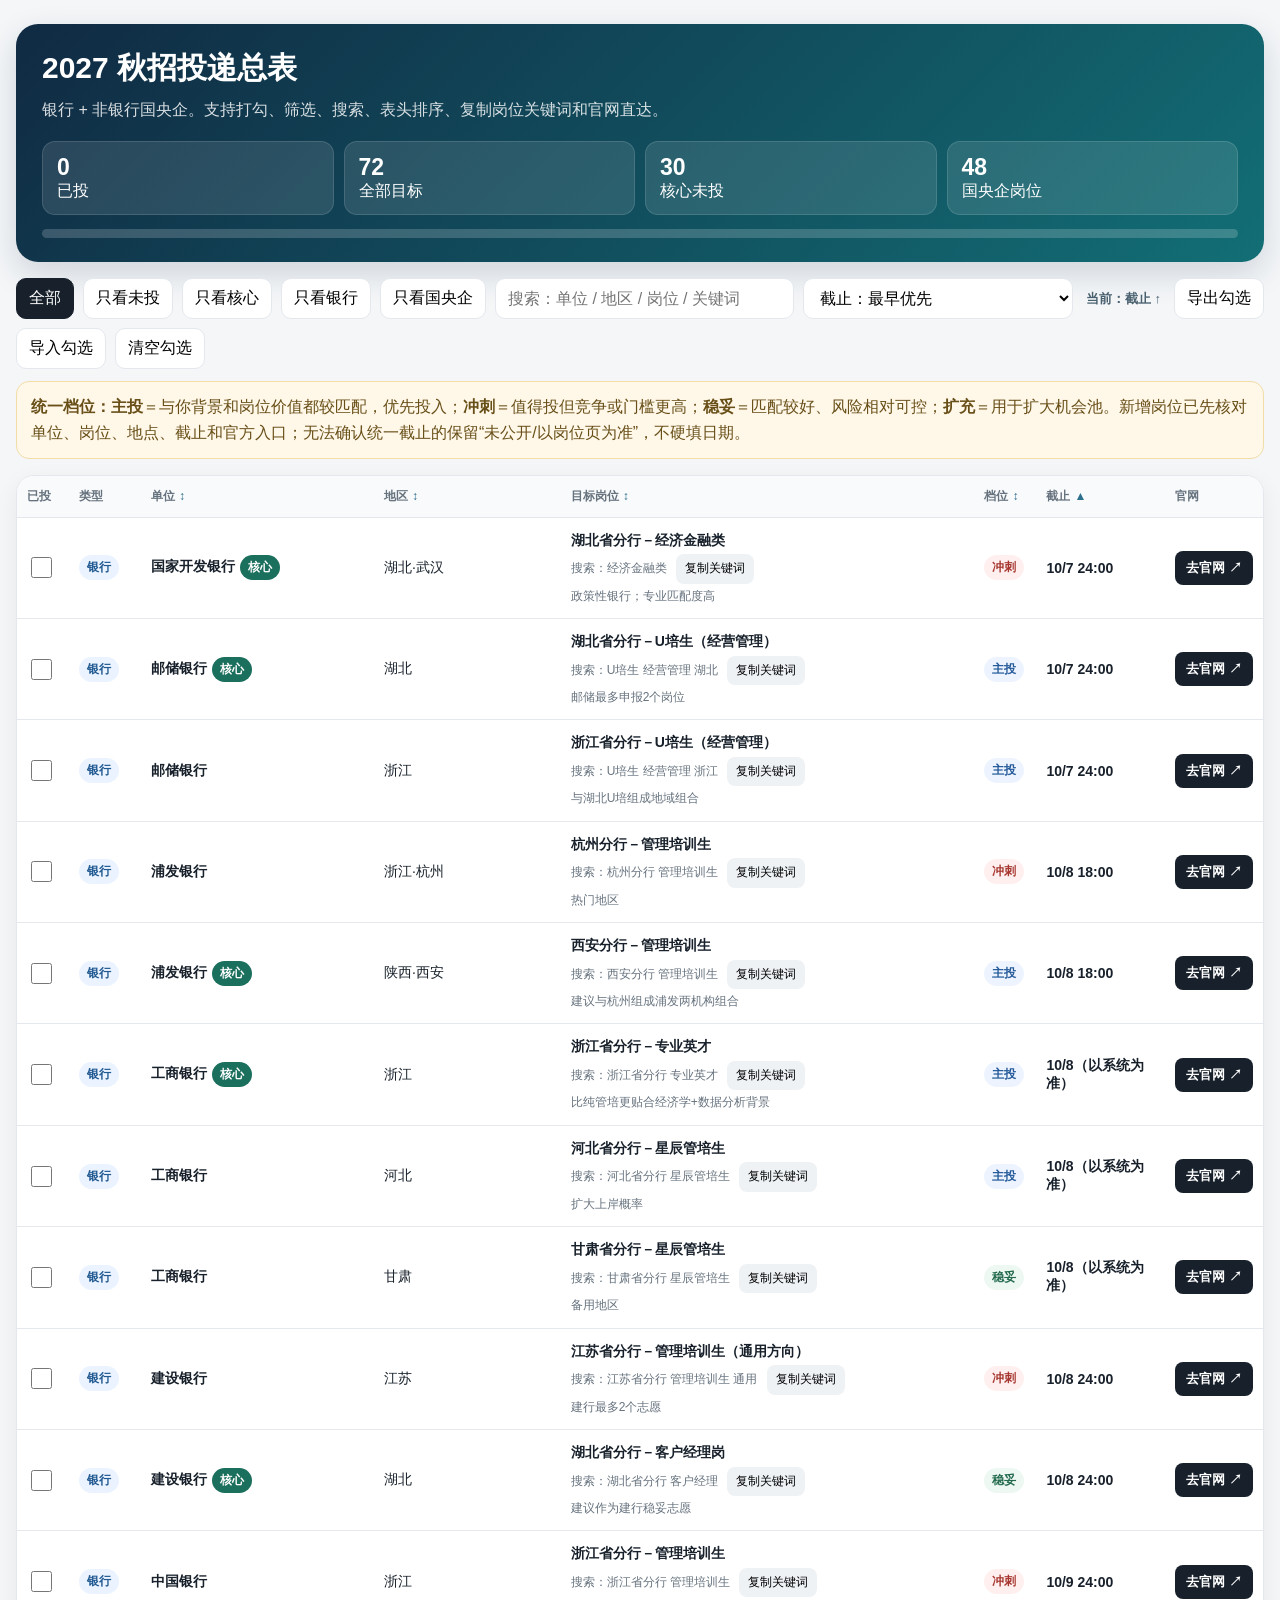
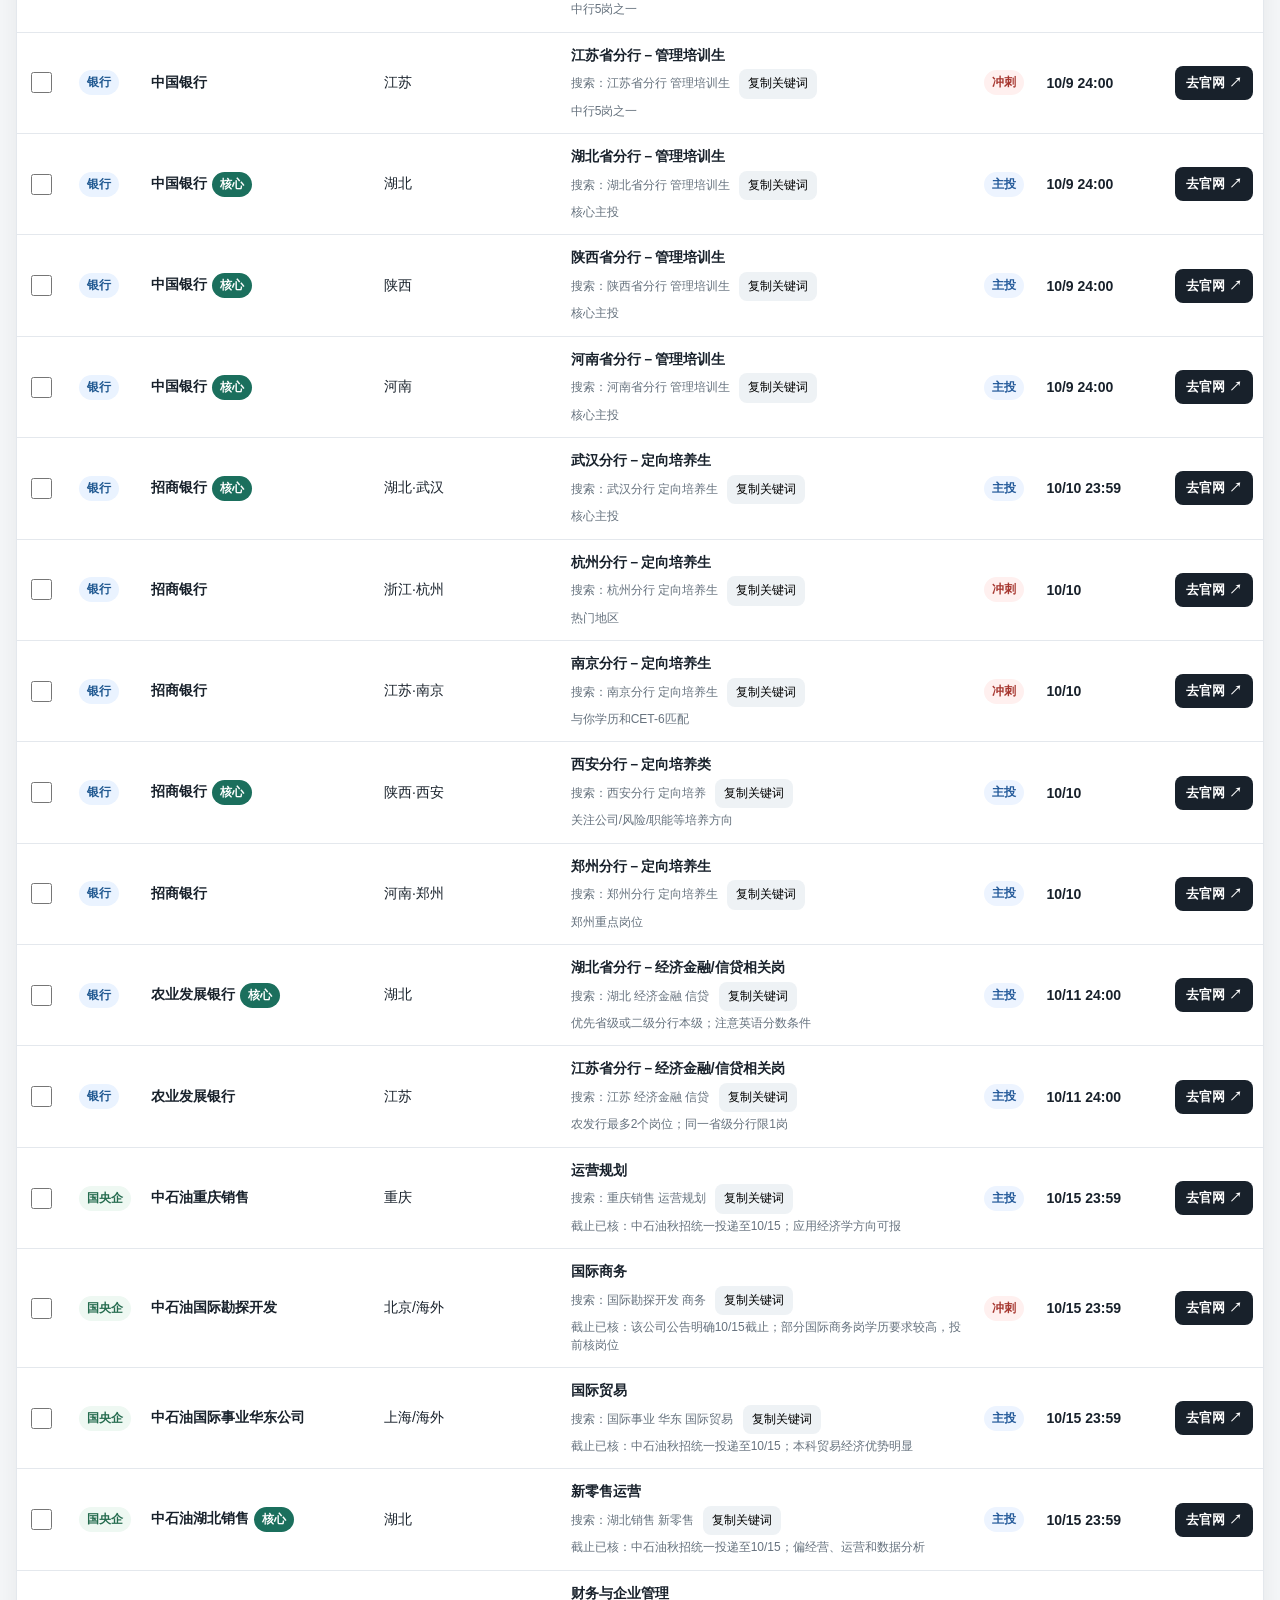
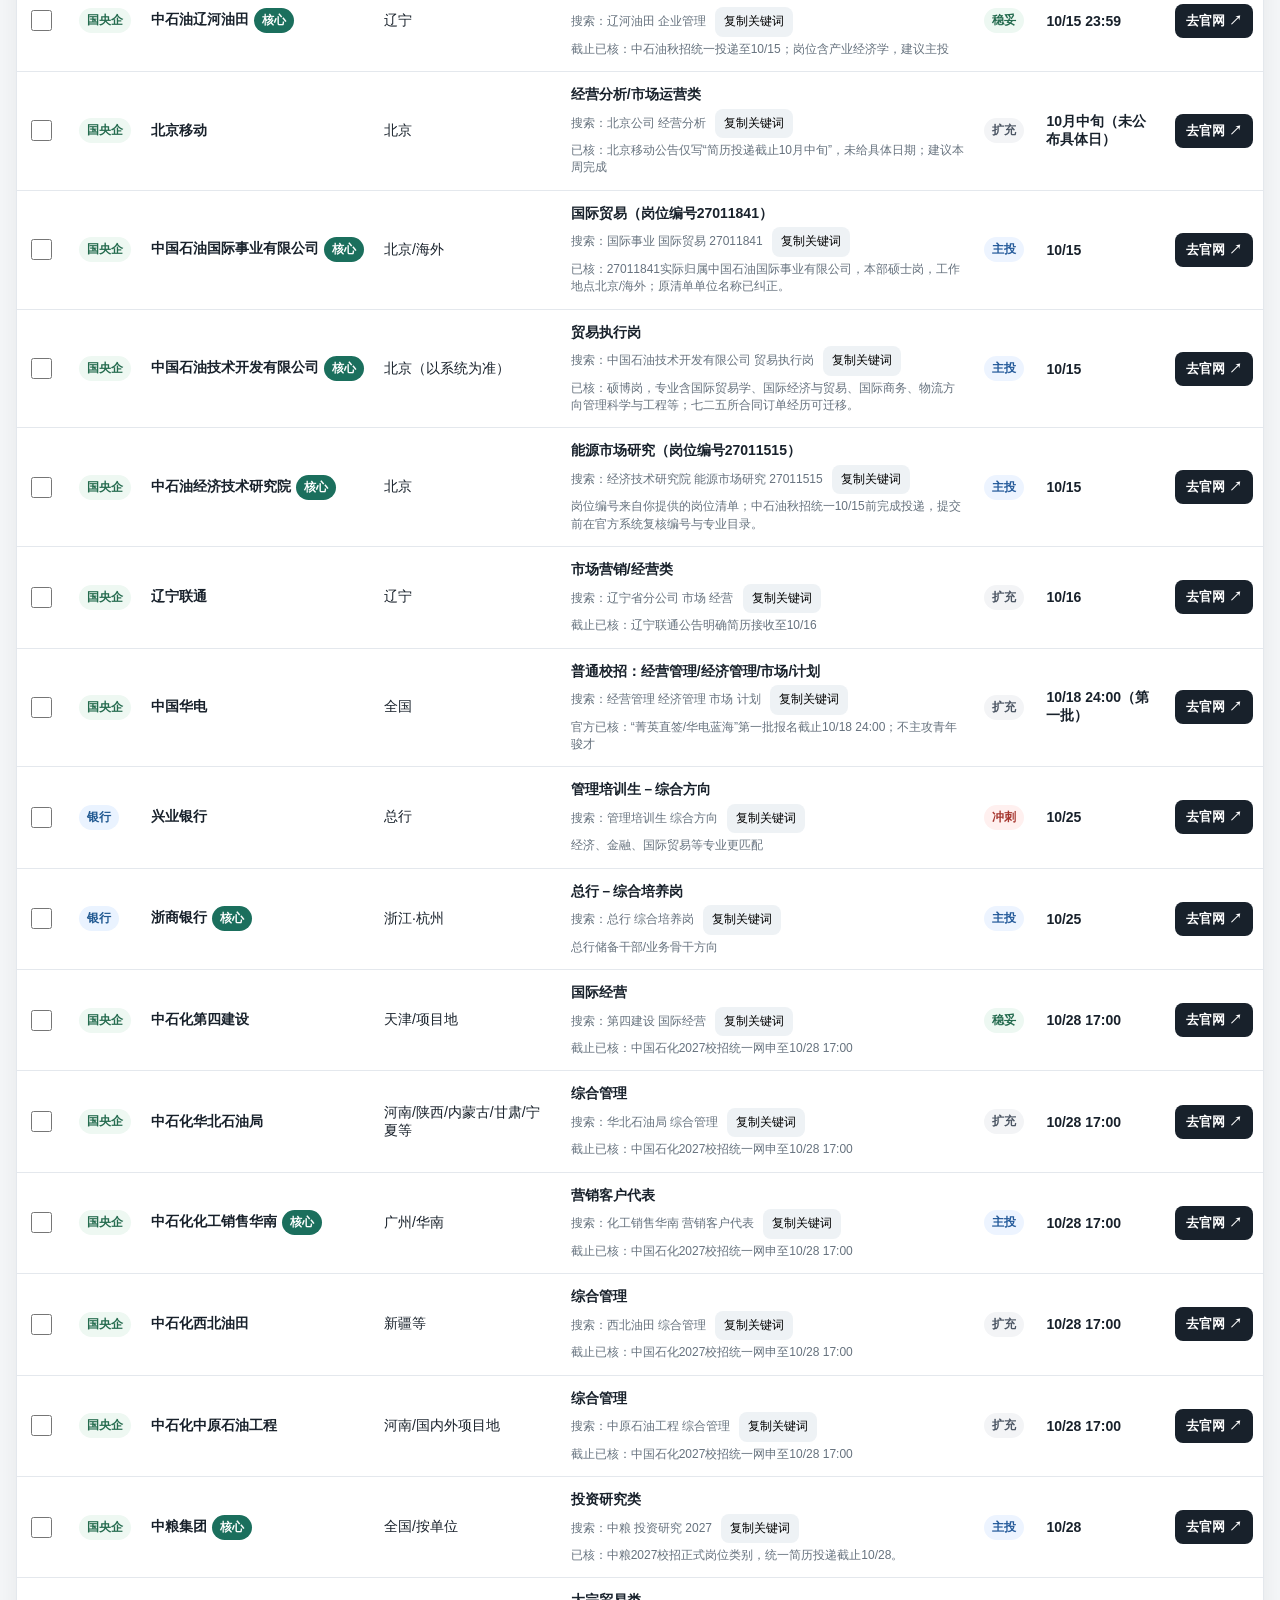
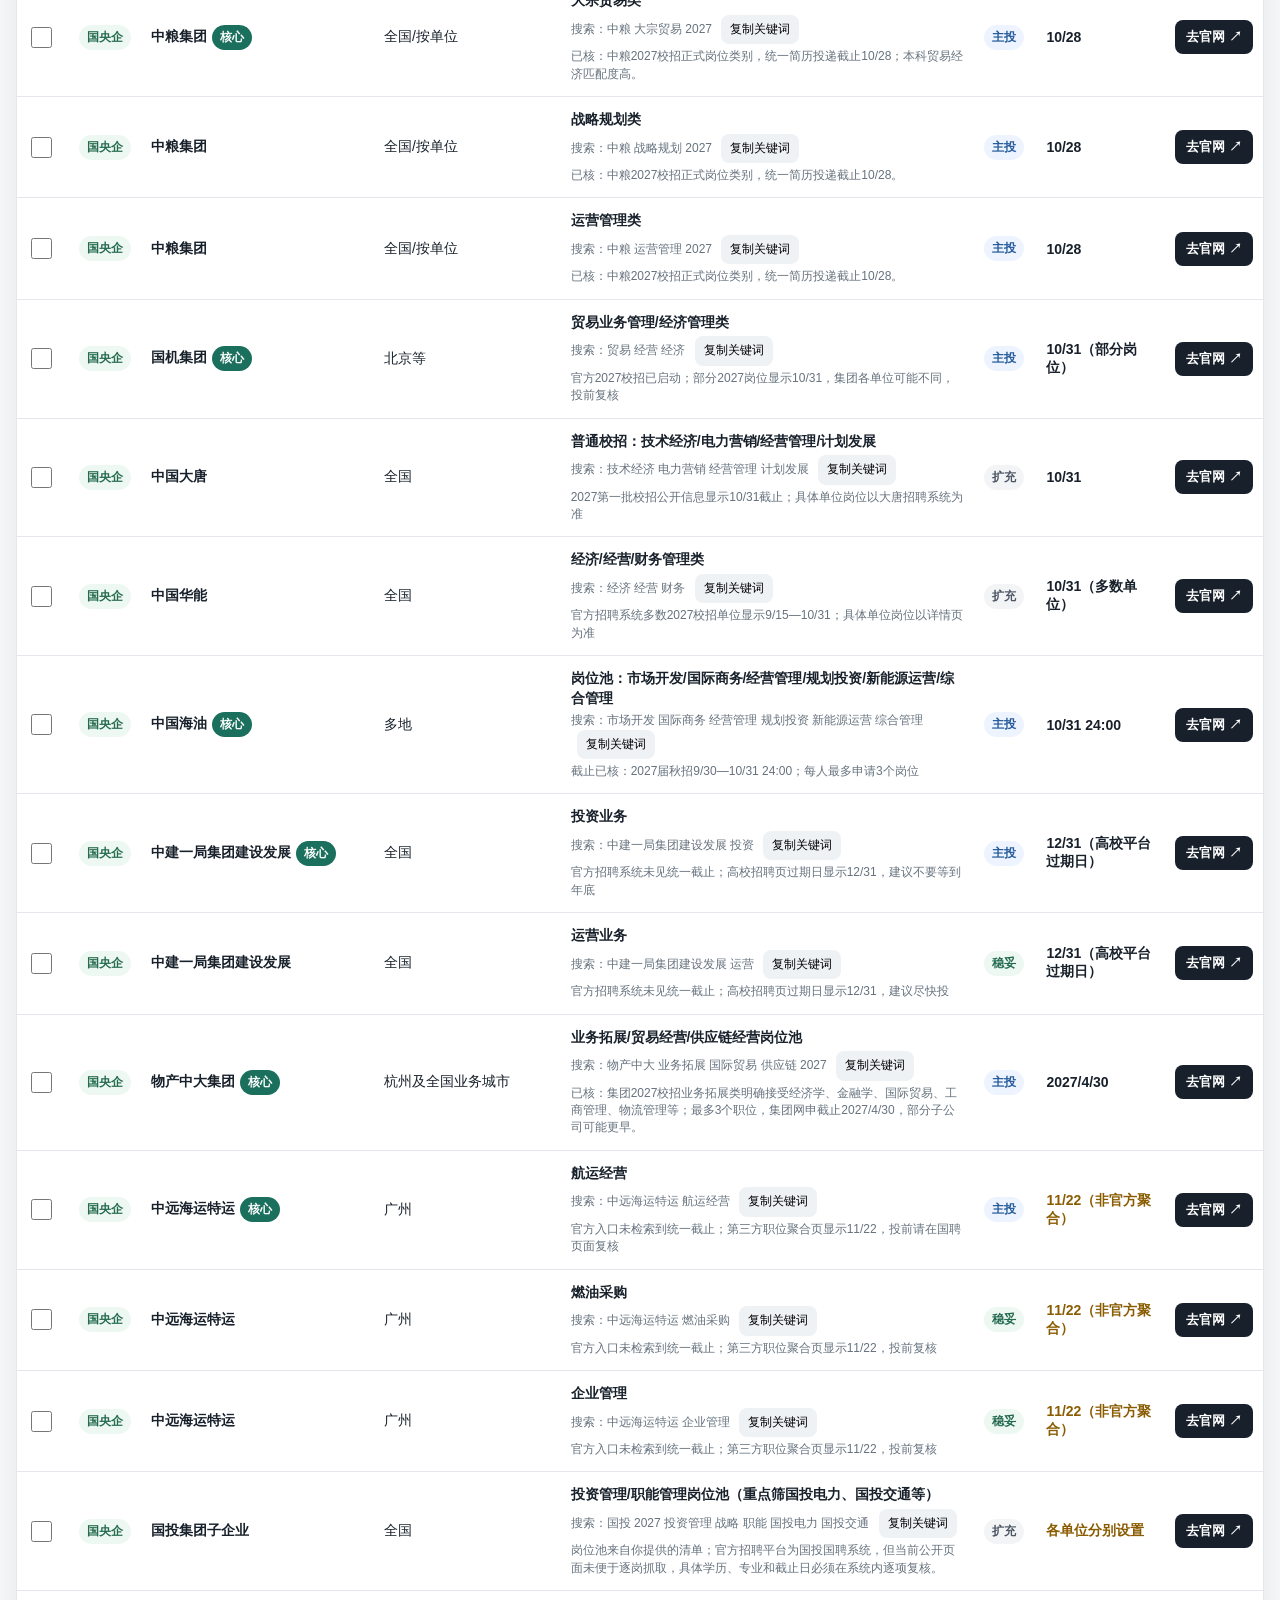
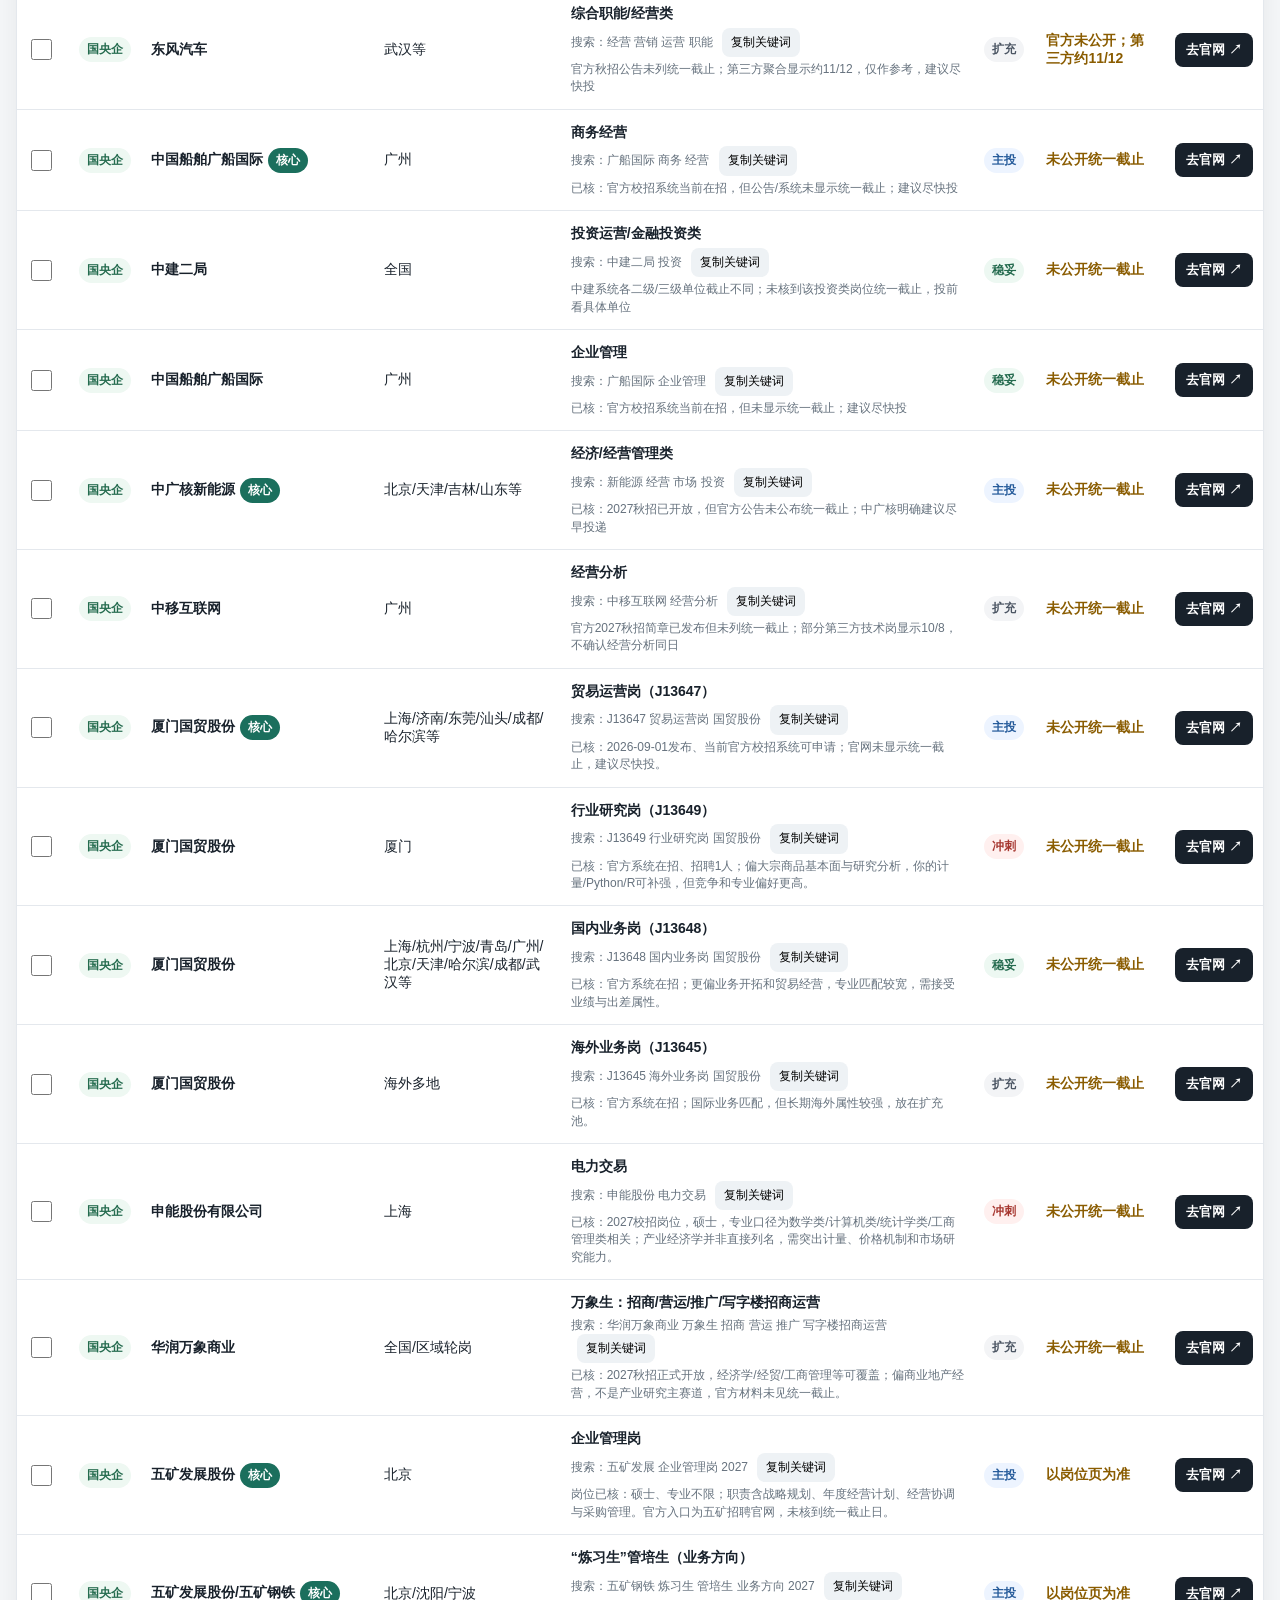
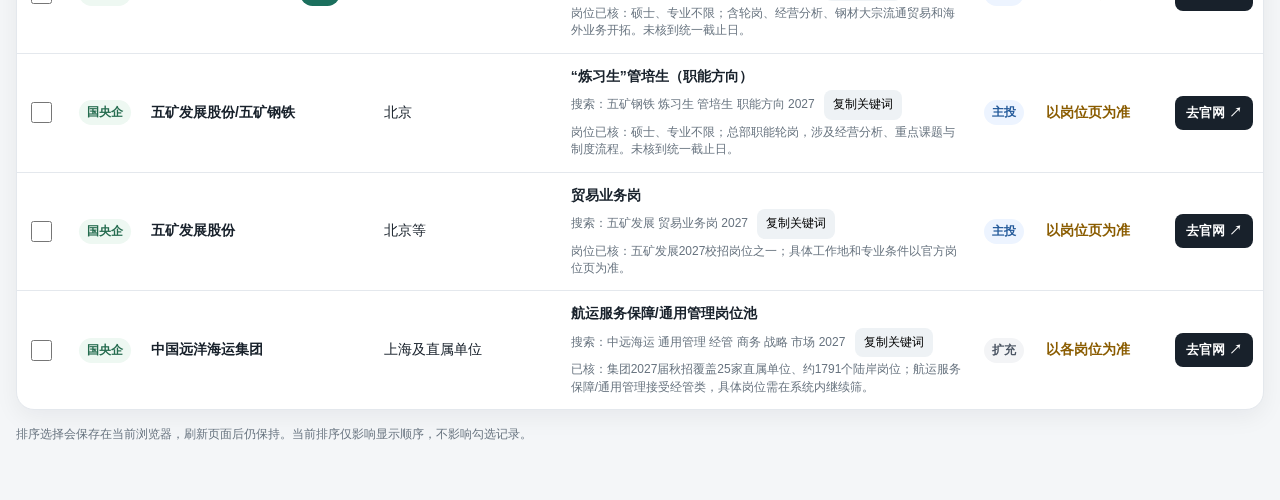
==== commit d712f76c: "feat: merge verified SOE additions into recruitment tracker" ====
--- a/qiuzhao/index.html
+++ b/qiuzhao/index.html
@@ -13,20 +13,24 @@
 <div class="wrap">
 <section class="hero"><h1>2027 秋招投递总表</h1><p>银行 + 非银行国央企。支持打勾、筛选、搜索、表头排序、复制岗位关键词和官网直达。</p><div class="stats"><div class="stat"><b id="done">0</b><span>已投</span></div><div class="stat"><b id="total">0</b><span>全部目标</span></div><div class="stat"><b id="coreRemain">0</b><span>核心未投</span></div><div class="stat"><b id="soeCount">0</b><span>国央企岗位</span></div></div><div class="progress"><span id="bar"></span></div></section>
 <div class="toolbar"><button class="active" data-mode="all">全部</button><button data-mode="undone">只看未投</button><button data-mode="core">只看核心</button><button data-mode="bank">只看银行</button><button data-mode="soe">只看国央企</button><input id="search" class="search" placeholder="搜索：单位 / 地区 / 岗位 / 关键词"><select id="sortSelect" class="sortselect"><option value="deadline:1">截止：最早优先</option><option value="deadline:-1">截止：最晚优先</option><option value="level:1">档位：主投→冲刺→稳妥→扩充</option><option value="level:-1">档位：扩充→稳妥→冲刺→主投</option><option value="org:1">单位：升序</option><option value="org:-1">单位：降序</option><option value="region:1">地区：升序</option><option value="region:-1">地区：降序</option><option value="role:1">岗位：升序</option><option value="role:-1">岗位：降序</option></select><span id="sortStatus" class="sortstatus"></span><button id="exportBtn">导出勾选</button><button id="importBtn">导入勾选</button><input id="importFile" type="file" accept="application/json" hidden><button id="reset">清空勾选</button></div>
-<div class="notice"><b>统一档位：</b><b>主投</b>＝与你背景和岗位价值都较匹配，优先投入；<b>冲刺</b>＝值得投但竞争或门槛更高；<b>稳妥</b>＝匹配较好、风险相对可控；<b>扩充</b>＝用于扩大机会池。原来的 S+/S/A+/A/A-/B+/B 等评级已在页面中统一转换，不再混用。</div>
+<div class="notice"><b>统一档位：</b><b>主投</b>＝与你背景和岗位价值都较匹配，优先投入；<b>冲刺</b>＝值得投但竞争或门槛更高；<b>稳妥</b>＝匹配较好、风险相对可控；<b>扩充</b>＝用于扩大机会池。新增岗位已先核对单位、岗位、地点、截止和官方入口；无法确认统一截止的保留“未公开/以岗位页为准”，不硬填日期。</div>
 <div class="card"><table><thead><tr><th style="width:52px">已投</th><th>类型</th><th class="sortable" data-sort="org">单位<span class="sort-arrow"></span></th><th class="sortable" data-sort="region">地区<span class="sort-arrow"></span></th><th class="sortable" data-sort="role">目标岗位<span class="sort-arrow"></span></th><th class="sortable" data-sort="level">档位<span class="sort-arrow"></span></th><th class="sortable" data-sort="deadline">截止<span class="sort-arrow"></span></th><th>官网</th></tr></thead><tbody id="body"></tbody></table></div>
 <div class="footer">排序选择会保存在当前浏览器，刷新页面后仍保持。当前排序仅影响显示顺序，不影响勾选记录。</div>
 </div>
 <script src="./data.js"></script>
+<script src="./data_additions_20261006.js"></script>
 <script>
-const jobs=window.JOBS||[];const KEY='autumn-2027-all-jobs-v3',SORTKEY='autumn-2027-sort-v2';let state=JSON.parse(localStorage.getItem(KEY)||'{}');let mode='all',q='';
+const baseJobs=window.JOBS||[], additions=window.JOB_ADDITIONS||[];
+const jobMap=new Map(baseJobs.map(j=>[j.id,{...j}]));
+additions.forEach(a=>{if(a.hidden){jobMap.delete(a.id);return;}const old=jobMap.get(a.id)||{};jobMap.set(a.id,{...old,...a});});
+const jobs=[...jobMap.values()];
+const KEY='autumn-2027-all-jobs-v3',SORTKEY='autumn-2027-sort-v2';let state=JSON.parse(localStorage.getItem(KEY)||'{}');let mode='all',q='';
 let savedSort=JSON.parse(localStorage.getItem(SORTKEY)||'null');let sortKey=savedSort?.key||'deadline',sortDir=savedSort?.dir||1;
 const collator=new Intl.Collator('zh-CN',{numeric:true,sensitivity:'base'});const esc=s=>String(s??'').replace(/[&<>"']/g,m=>({'&':'&amp;','<':'&lt;','>':'&gt;','"':'&quot;',"'":'&#039;'}[m]));
-const levelOverrides={
-'cnpc-eri-energy':'主投','cnpc-intl-trade':'主投','cnpc-liaohe-mgmt':'稳妥','sinopec-south-sales':'主投','cssc-gsi-business':'主投','cnpc-hubei-retail':'主投','cnpc-chongqing-plan':'主投','cnpc-east-trade':'主投','cnodc-business':'冲刺','cosco-special-ops':'主投','sinomach-trade':'主投','cscec1-invest':'主投','cscec1-operation':'稳妥','cscec2-invest':'稳妥','cssc-gsi-mgmt':'稳妥','cosco-fuel':'稳妥','cosco-mgmt':'稳妥','sinopec-4-intl':'稳妥','sinopec-north-mgmt':'扩充','huaneng-econ':'扩充','cgn-newenergy':'主投','dongfeng-business':'扩充','sinopec-zhongyuan':'扩充','sinopec-nw':'扩充','cmcc-beijing':'扩充','cmcc-internet':'扩充','unicom-liaoning':'扩充','chnenergy-industry':'冲刺','cnooc-pool':'主投','huadian-regular':'扩充','datang-regular':'扩充'};
-function normalizedLevel(j){if(levelOverrides[j.id])return levelOverrides[j.id];if(['主投','冲刺','稳妥','扩充'].includes(j.level))return j.level;const generic={'S+':'主投','S':'主投','A+':'主投','A':'稳妥','A-':'扩充','B+':'扩充','B':'扩充','待筛':'扩充'};return generic[j.level]||'扩充'}
+const levelOverrides={'cnpc-eri-energy':'主投','cnpc-intl-trade':'主投','cnpc-liaohe-mgmt':'稳妥','sinopec-south-sales':'主投','cssc-gsi-business':'主投','cnpc-hubei-retail':'主投','cnpc-chongqing-plan':'主投','cnpc-east-trade':'主投','cnodc-business':'冲刺','cosco-special-ops':'主投','sinomach-trade':'主投','cscec1-invest':'主投','cscec1-operation':'稳妥','cscec2-invest':'稳妥','cssc-gsi-mgmt':'稳妥','cosco-fuel':'稳妥','cosco-mgmt':'稳妥','sinopec-4-intl':'稳妥','sinopec-north-mgmt':'扩充','huaneng-econ':'扩充','cgn-newenergy':'主投','dongfeng-business':'扩充','sinopec-zhongyuan':'扩充','sinopec-nw':'扩充','cmcc-beijing':'扩充','cmcc-internet':'扩充','unicom-liaoning':'扩充','cnooc-pool':'主投','huadian-regular':'扩充','datang-regular':'扩充'};
+function normalizedLevel(j){if(['主投','冲刺','稳妥','扩充'].includes(j.level))return j.level;if(levelOverrides[j.id])return levelOverrides[j.id];const generic={'S+':'主投','S':'主投','A+':'主投','A':'稳妥','A-':'扩充','B+':'扩充','B':'扩充','待筛':'扩充'};return generic[j.level]||'扩充'}
 function levelClass(j){const x=normalizedLevel(j);return x==='主投'?'lv-main':x==='冲刺'?'lv-sprint':x==='稳妥'?'lv-safe':'lv-expand'}function levelRank(j){return {'主投':1,'冲刺':2,'稳妥':3,'扩充':4}[normalizedLevel(j)]||9}
-function deadlineValue(text){const s=String(text||'').trim();if(/待核实|未公开|非官方|第三方/.test(s))return{known:false,value:0};let m=s.match(/^(\d{1,2})\s*[\/月]\s*(\d{1,2})(?:\s*日)?(?:\s+(\d{1,2})\s*[:：]\s*(\d{2}))?/);if(m){const mo=+m[1],d=+m[2];if(m[3]!==undefined){let h=+m[3],mi=+m[4];if(h===24)return{known:true,value:new Date(2026,mo-1,d+1,0,mi,0,0).getTime()};return{known:true,value:new Date(2026,mo-1,d,h,mi,0,0).getTime()}}return{known:true,value:new Date(2026,mo-1,d,23,59,59,999).getTime()}}m=s.match(/^(\d{1,2})月(上旬|中旬|下旬)/);if(m){const d=m[2]==='上旬'?5:m[2]==='中旬'?15:25;return{known:true,value:new Date(2026,+m[1]-1,d,23,59,59,999).getTime()}}return{known:false,value:0}}
+function deadlineValue(text){const s=String(text||'').trim();if(/待核实|未公开|非官方|第三方|以岗位|各单位/.test(s))return{known:false,value:0};let y=s.match(/^(20\d{2})[\/.-](\d{1,2})[\/.-](\d{1,2})(?:\s+(\d{1,2})[:：](\d{2}))?/);if(y){const yr=+y[1],mo=+y[2],d=+y[3],h=y[4]===undefined?23:+y[4],mi=y[5]===undefined?59:+y[5];return{known:true,value:new Date(yr,mo-1,d,h,mi,y[4]===undefined?59:0,y[4]===undefined?999:0).getTime()}}let m=s.match(/^(\d{1,2})\s*[\/月]\s*(\d{1,2})(?:\s*日)?(?:\s+(\d{1,2})\s*[:：]\s*(\d{2}))?/);if(m){const mo=+m[1],d=+m[2];if(m[3]!==undefined){let h=+m[3],mi=+m[4];if(h===24)return{known:true,value:new Date(2026,mo-1,d+1,0,mi,0,0).getTime()};return{known:true,value:new Date(2026,mo-1,d,h,mi,0,0).getTime()}}return{known:true,value:new Date(2026,mo-1,d,23,59,59,999).getTime()}}m=s.match(/^(\d{1,2})月(上旬|中旬|下旬)/);if(m){const d=m[2]==='上旬'?5:m[2]==='中旬'?15:25;return{known:true,value:new Date(2026,+m[1]-1,d,23,59,59,999).getTime()}}return{known:false,value:0}}
 function compareJobs(a,b){if(sortKey==='deadline'){const av=deadlineValue(a.deadline),bv=deadlineValue(b.deadline);if(av.known!==bv.known)return av.known?-1:1;if(!av.known&&!bv.known)return collator.compare(a.deadline||'',b.deadline||'');const diff=(av.value-bv.value)*sortDir;return diff||collator.compare(a.org||'',b.org||'')}if(sortKey==='level'){const d=(levelRank(a)-levelRank(b))*sortDir;return d||collator.compare(a.org||'',b.org||'')}return collator.compare(a[sortKey]||'',b[sortKey]||'')*sortDir}
 function match(j){const text=[j.category,j.org,j.region,j.role,normalizedLevel(j),j.keyword,j.note].join(' ').toLowerCase(),query=q.trim().toLowerCase();const ok=mode==='all'||(mode==='undone'&&!state[j.id])||(mode==='core'&&j.core)||(mode==='bank'&&j.category==='银行')||(mode==='soe'&&j.category==='国央企');return ok&&(!query||text.includes(query))}
 function sortLabel(){const names={deadline:'截止',org:'单位',region:'地区',role:'岗位',level:'档位'};return `当前：${names[sortKey]} ${sortDir===1?'↑':'↓'}`}
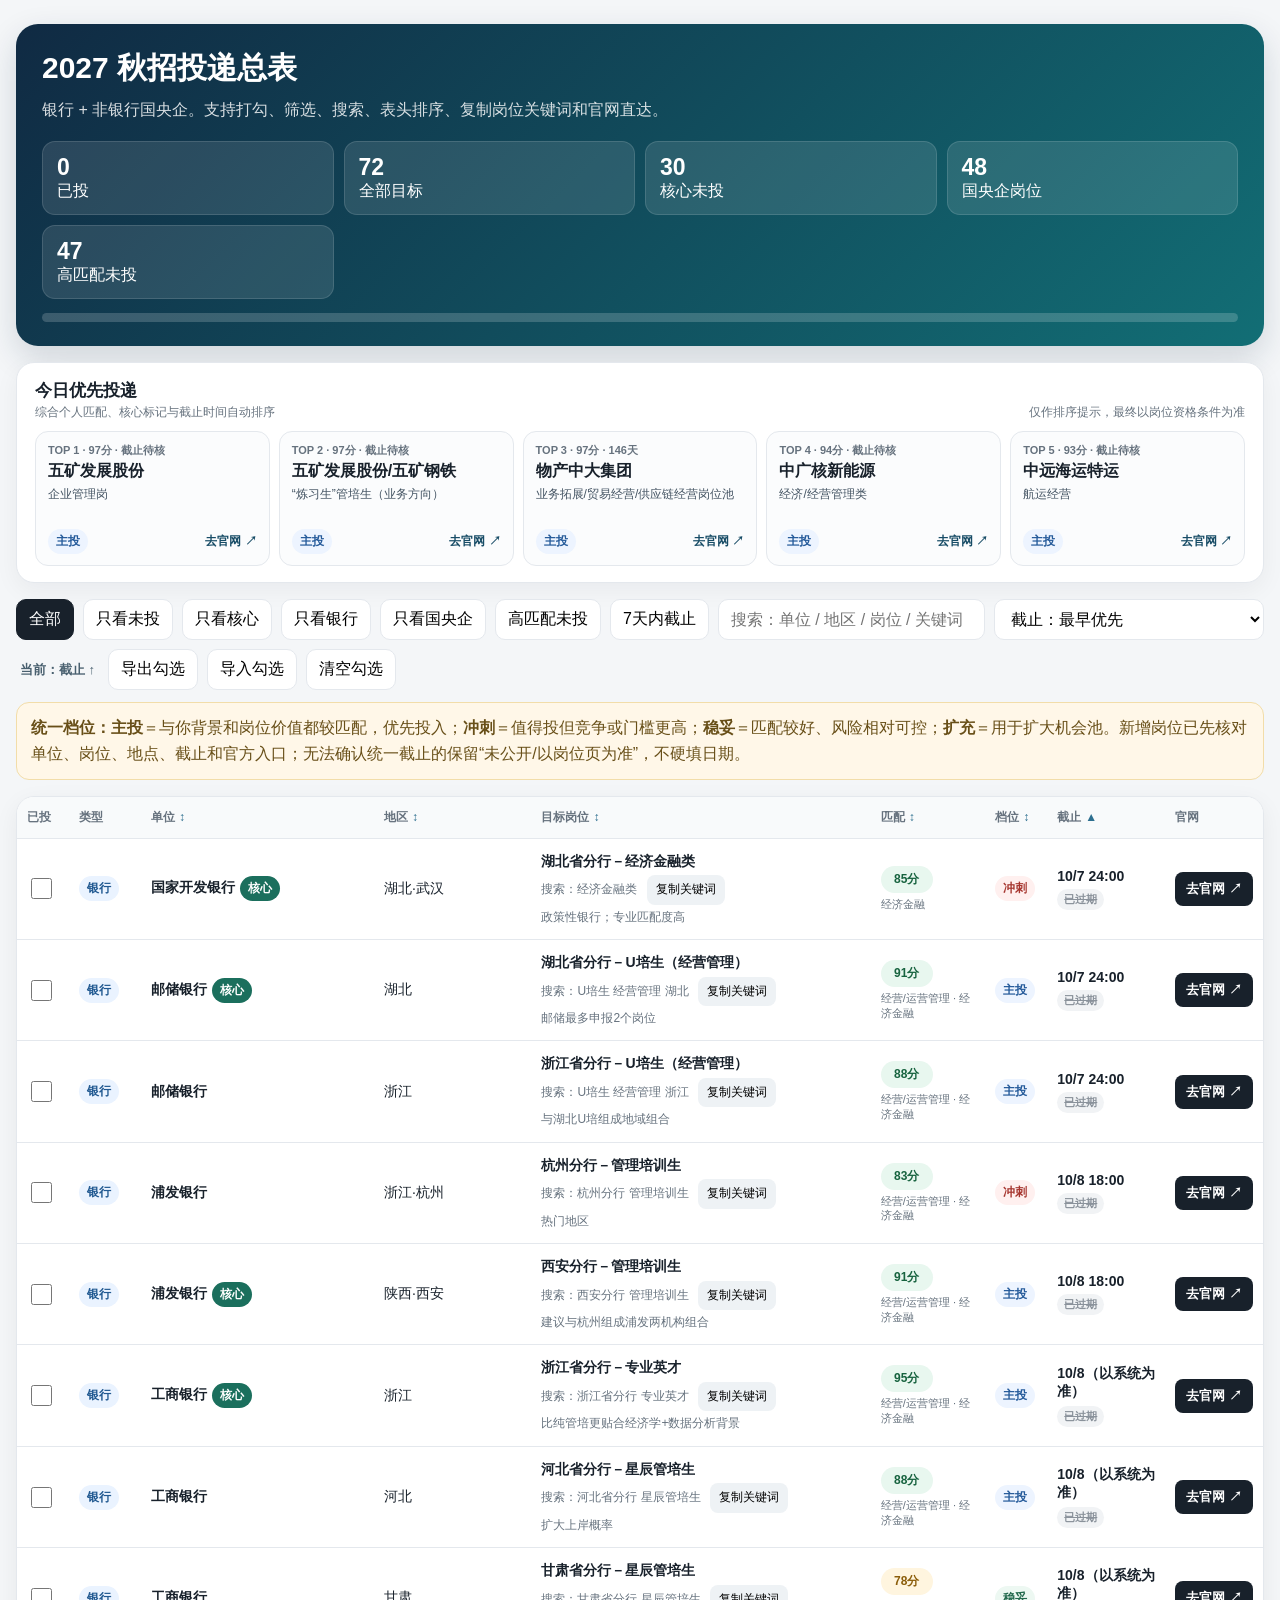
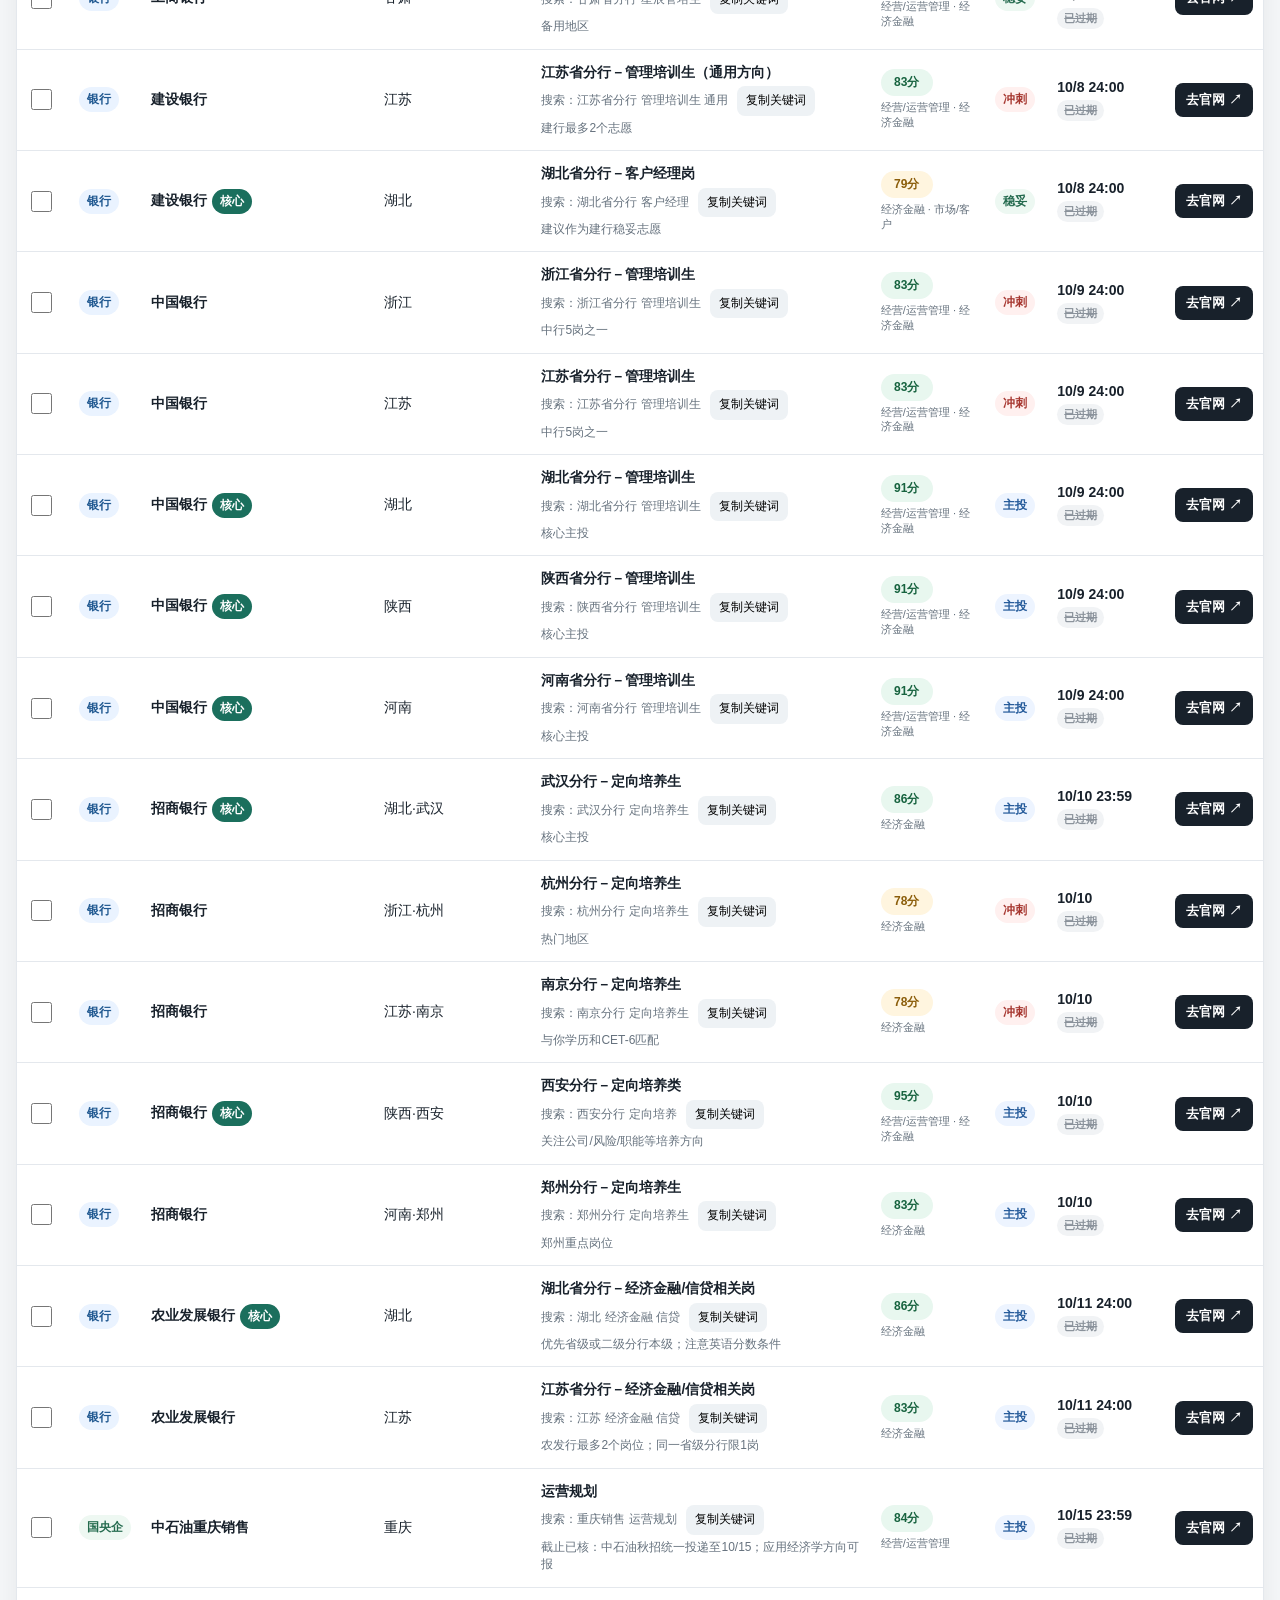
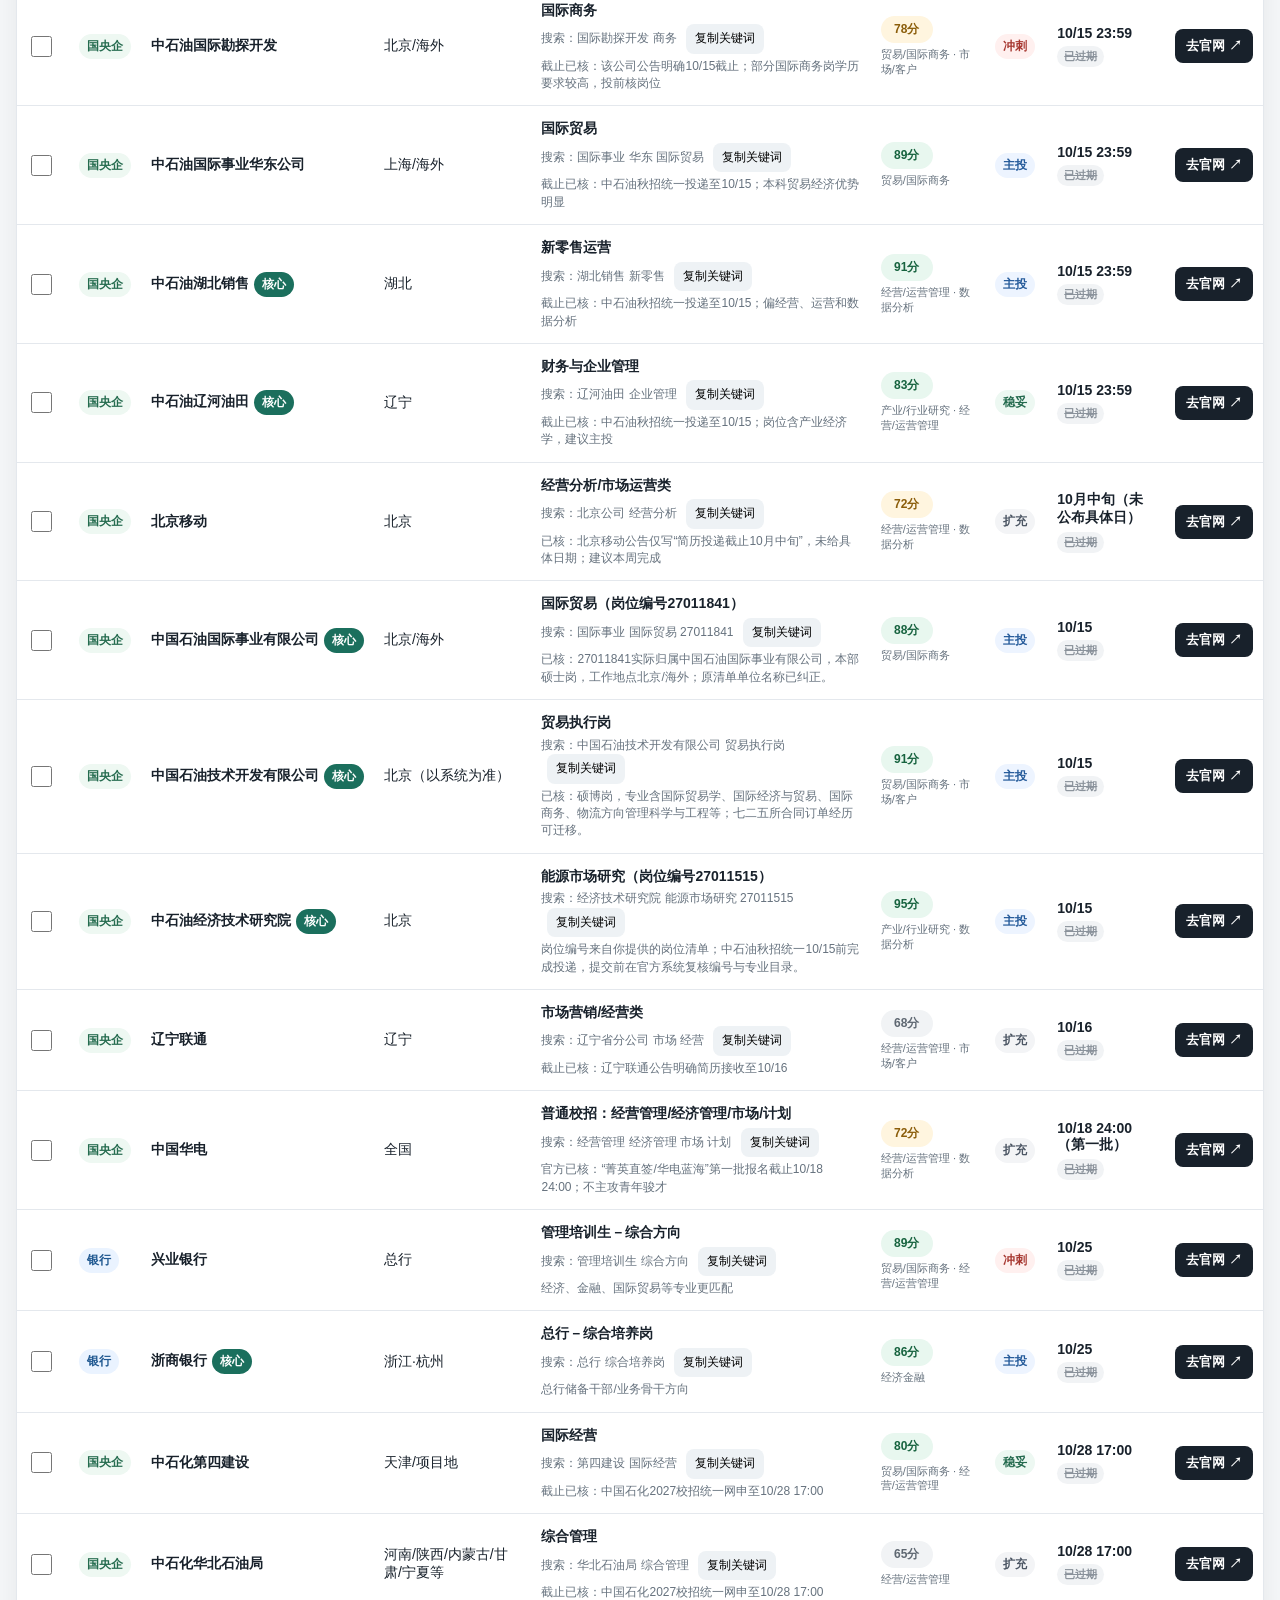
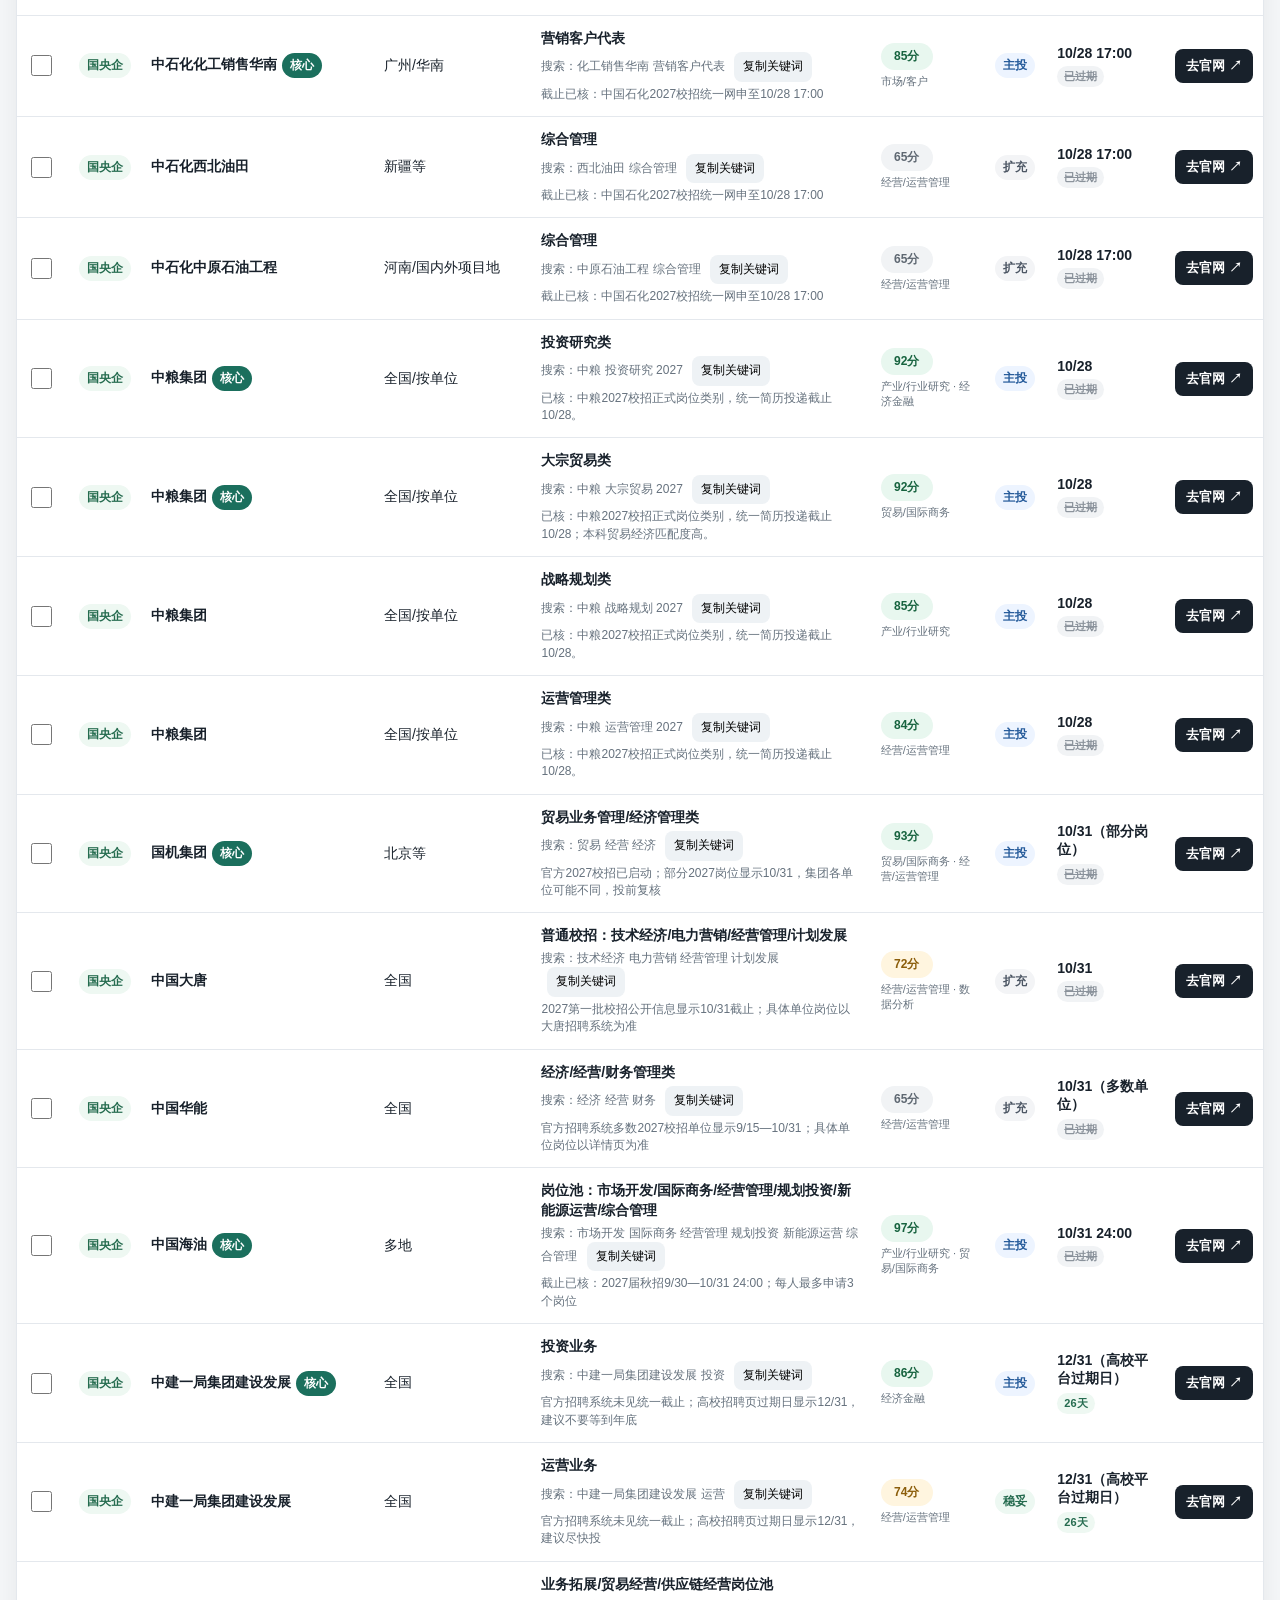
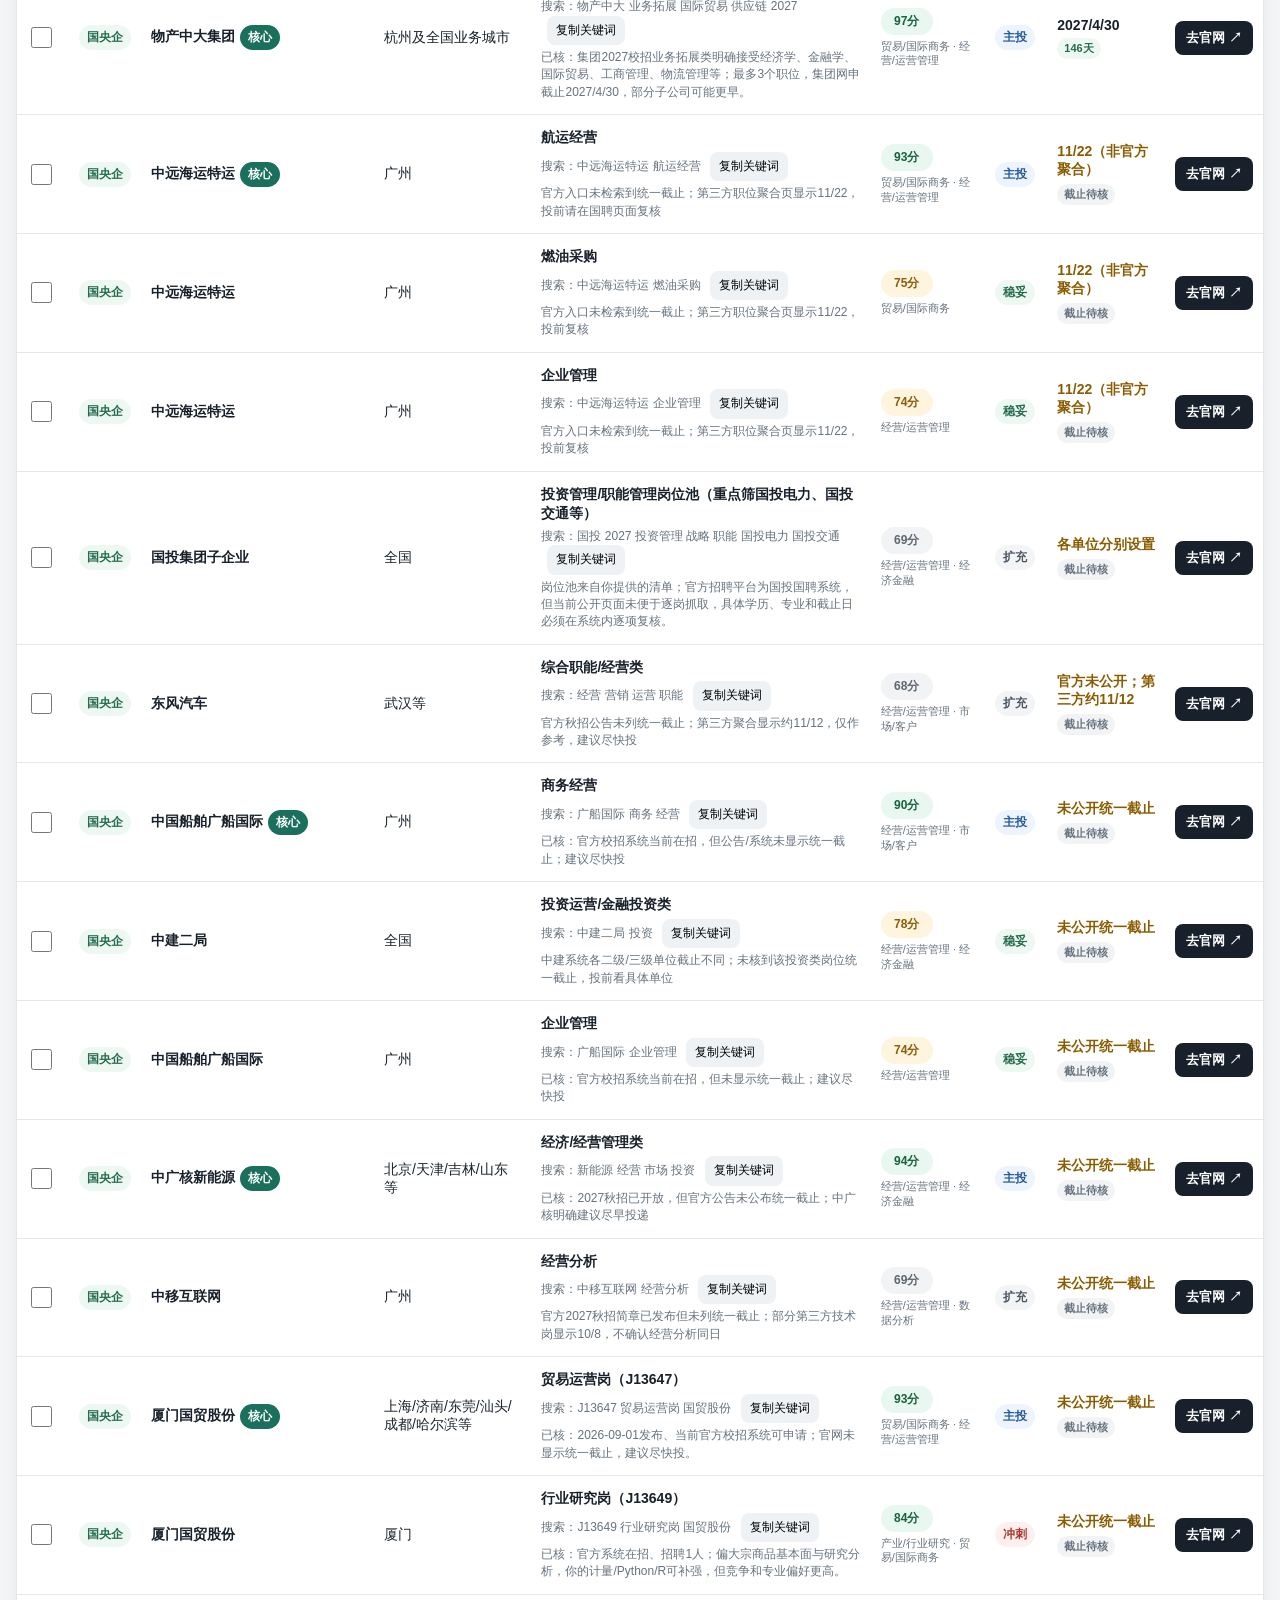
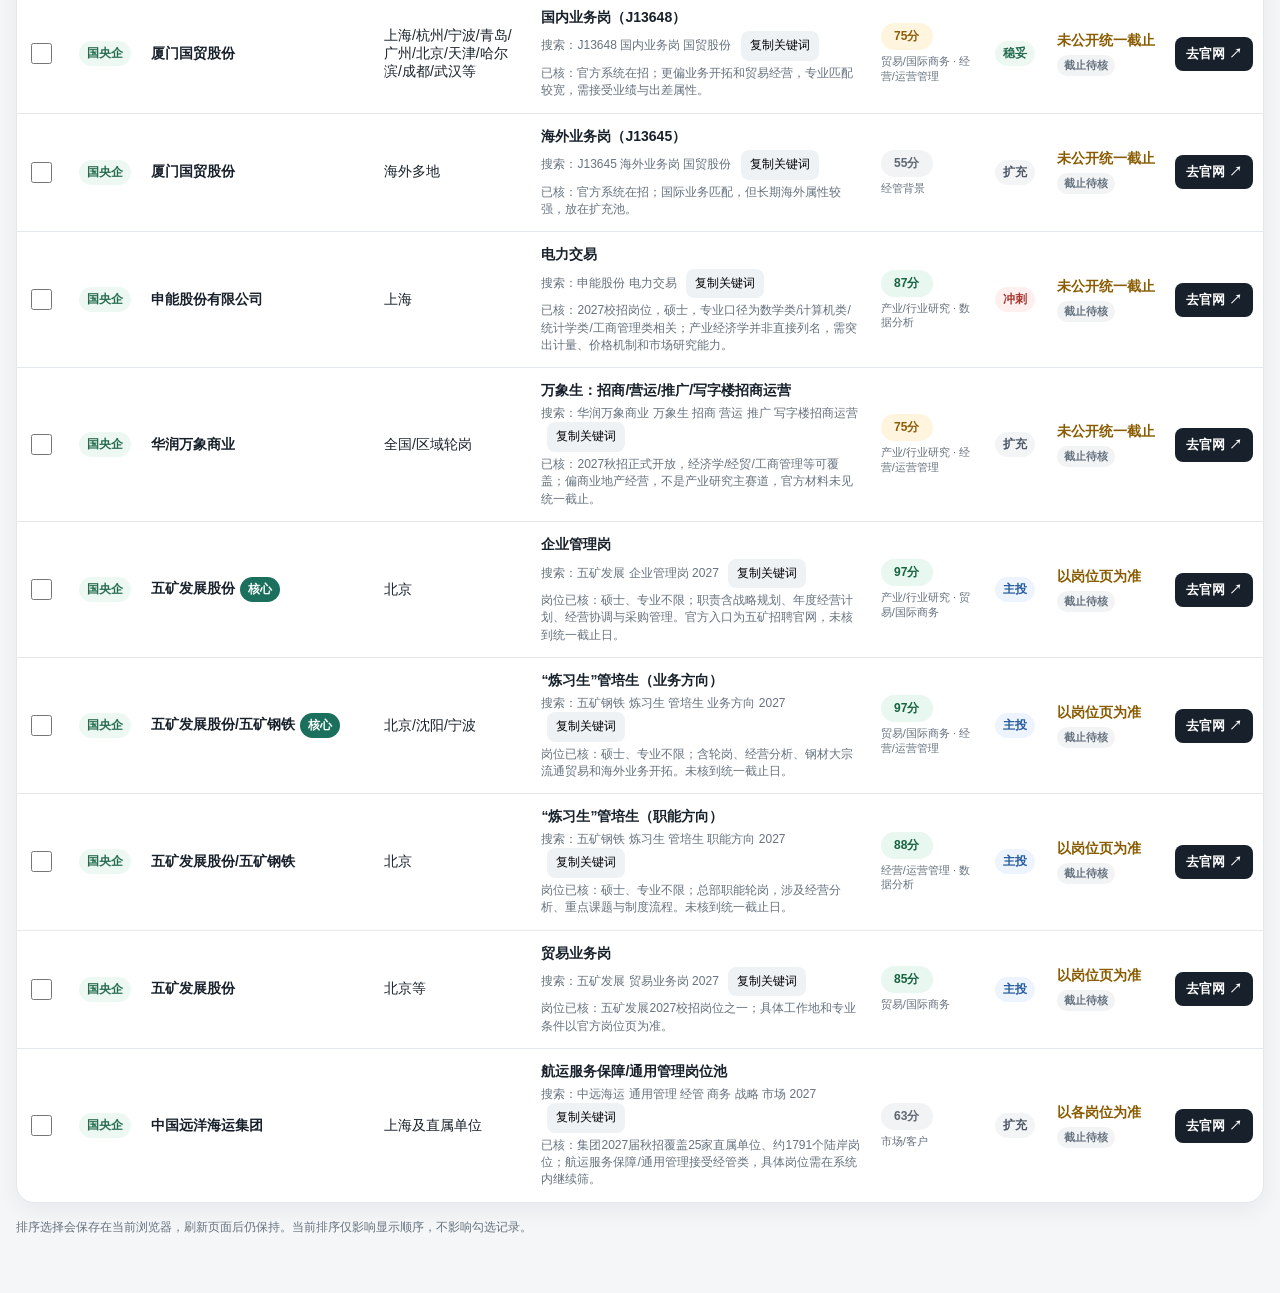
==== commit b4e104f2: "feat(qiuzhao): load personalized match dashboard" ====
--- a/qiuzhao/index.html
+++ b/qiuzhao/index.html
@@ -4,6 +4,7 @@
 <meta charset="utf-8">
 <meta name="viewport" content="width=device-width,initial-scale=1">
 <title>2027 秋招投递总表</title>
+<link rel="stylesheet" href="./enhance.css">
 <style>
 :root{--bg:#f4f6f8;--card:#fff;--text:#18212b;--muted:#66727e;--line:#e4e8ed;--blue:#102a43;--teal:#126e75}
 *{box-sizing:border-box}body{margin:0;background:var(--bg);color:var(--text);font-family:-apple-system,BlinkMacSystemFont,"Segoe UI","PingFang SC","Microsoft YaHei",Arial,sans-serif}.wrap{max-width:1380px;margin:auto;padding:24px 16px 56px}.hero{background:linear-gradient(135deg,var(--blue),var(--teal));color:#fff;border-radius:22px;padding:24px 26px;box-shadow:0 12px 32px rgba(16,42,67,.16)}.hero h1{margin:0 0 8px;font-size:30px}.hero p{margin:0;opacity:.84;line-height:1.65}.stats{display:grid;grid-template-columns:repeat(4,1fr);gap:10px;margin-top:18px}.stat{background:rgba(255,255,255,.11);border:1px solid rgba(255,255,255,.13);padding:12px 14px;border-radius:13px}.stat b{font-size:23px;display:block}.progress{height:9px;background:rgba(255,255,255,.18);border-radius:9px;margin-top:14px;overflow:hidden}.progress span{display:block;height:100%;background:#fff;width:0}.toolbar{display:flex;flex-wrap:wrap;gap:9px;margin:16px 0 12px}button,input,select{font:inherit}button,.search,.sortselect{background:#fff;border:1px solid var(--line);border-radius:10px;padding:9px 12px}button{cursor:pointer}button.active{background:#18212b;color:#fff;border-color:#18212b}.search{min-width:260px;flex:1}.sortselect{min-width:205px}.sortstatus{display:flex;align-items:center;padding:0 4px;color:#49606f;font-size:13px;font-weight:700}.notice{background:#fff7e8;border:1px solid #f2dda9;border-radius:13px;padding:12px 14px;margin:10px 0 16px;color:#684f18;line-height:1.6}.card{background:#fff;border:1px solid var(--line);border-radius:18px;overflow:hidden;box-shadow:0 7px 25px rgba(16,24,40,.06)}table{width:100%;border-collapse:collapse}th{position:sticky;top:0;background:#f8fafb;color:var(--muted);font-size:12px;text-align:left;padding:12px 10px;border-bottom:1px solid var(--line);z-index:2}th.sortable{cursor:pointer;user-select:none;white-space:nowrap}th.sortable:hover{background:#eef3f6;color:#293846}.sort-arrow{display:inline-block;min-width:14px;margin-left:4px;color:#2d6f8f;font-weight:900}td{padding:13px 10px;border-bottom:1px solid var(--line);vertical-align:middle;font-size:14px}tr:last-child td{border-bottom:none}tr.done{opacity:.53;background:#fafafa}tr.done .role{text-decoration:line-through}.check{width:21px;height:21px;accent-color:#11815e;cursor:pointer}.org{font-weight:800;white-space:nowrap}.role{font-weight:700;line-height:1.4}.small{font-size:12px;color:var(--muted);margin-top:4px;line-height:1.45}.badge{display:inline-block;border-radius:999px;padding:4px 8px;font-size:12px;font-weight:750;white-space:nowrap}.bank{background:#eaf3ff;color:#225a92}.soe{background:#eef8f2;color:#246b4e}.core{background:#1b6f5d;color:#fff;margin-left:5px}.lv-sprint{background:#fff0ef;color:#a6362f}.lv-main{background:#edf4ff;color:#245a9a}.lv-safe{background:#edf8f2;color:#256b4f}.lv-expand{background:#f3f4f6;color:#4b5563}.deadline{font-weight:700}.unknown{color:#8a5c00}.apply{display:inline-block;background:#18212b;color:#fff;text-decoration:none;padding:8px 11px;border-radius:8px;font-weight:700;font-size:13px;white-space:nowrap}.copy{border:none;background:#eef2f5;border-radius:8px;padding:6px 9px;font-size:12px;cursor:pointer;margin-left:6px}.footer{font-size:12px;color:var(--muted);line-height:1.7;margin-top:14px}@media(max-width:860px){.wrap{padding:12px 8px 36px}.hero{border-radius:16px;padding:18px}.hero h1{font-size:23px}.stats{grid-template-columns:1fr 1fr}.card{overflow-x:auto}table{min-width:1200px}}
@@ -39,4 +40,5 @@
 const doneEl=document.getElementById('done'),total=document.getElementById('total'),coreRemain=document.getElementById('coreRemain'),soeCount=document.getElementById('soeCount'),bar=document.getElementById('bar');
 document.querySelectorAll('[data-mode]').forEach(btn=>btn.onclick=()=>{mode=btn.dataset.mode;document.querySelectorAll('[data-mode]').forEach(x=>x.classList.remove('active'));btn.classList.add('active');render()});document.querySelectorAll('th.sortable').forEach(th=>th.onclick=()=>{const k=th.dataset.sort;if(sortKey===k)sortDir*=-1;else{sortKey=k;sortDir=1}render()});document.getElementById('sortSelect').onchange=e=>{const[k,d]=e.target.value.split(':');sortKey=k;sortDir=Number(d);render()};document.getElementById('search').oninput=e=>{q=e.target.value;render()};document.getElementById('reset').onclick=()=>{if(confirm('确定清空所有勾选吗？')){state={};localStorage.setItem(KEY,'{}');render()}};document.getElementById('exportBtn').onclick=()=>{const blob=new Blob([JSON.stringify(state,null,2)],{type:'application/json'}),a=document.createElement('a');a.href=URL.createObjectURL(blob);a.download='2027秋招投递进度.json';a.click();URL.revokeObjectURL(a.href)};document.getElementById('importBtn').onclick=()=>document.getElementById('importFile').click();document.getElementById('importFile').onchange=e=>{const f=e.target.files[0];if(!f)return;const r=new FileReader();r.onload=()=>{try{state=JSON.parse(r.result);localStorage.setItem(KEY,JSON.stringify(state));render()}catch{alert('导入文件格式不正确')}};r.readAsText(f)};render();
 </script>
+<script src="./enhance.js"></script>
 </body></html>
--- a/qiuzhao/enhance.css
+++ b/qiuzhao/enhance.css
@@ -0,0 +1,6 @@
+.stats{grid-template-columns:repeat(auto-fit,minmax(145px,1fr))}
+.priority-panel{margin:16px 0 4px;background:#fff;border:1px solid var(--line);border-radius:18px;padding:16px 18px;box-shadow:0 7px 25px rgba(16,24,40,.05)}
+.priority-head{display:flex;align-items:flex-end;justify-content:space-between;gap:12px;margin-bottom:10px}.priority-head h2{font-size:17px;margin:0}.priority-head span{font-size:12px;color:var(--muted)}
+.priority-list{display:grid;grid-template-columns:repeat(5,minmax(0,1fr));gap:9px}.priority-item{border:1px solid var(--line);border-radius:13px;padding:11px 12px;background:#fbfcfd;min-width:0}.priority-rank{font-size:11px;color:var(--muted);font-weight:800}.priority-org{font-weight:850;margin-top:3px;white-space:nowrap;overflow:hidden;text-overflow:ellipsis}.priority-role{font-size:12px;color:#435362;line-height:1.45;margin:4px 0 8px;min-height:35px}.priority-meta{display:flex;align-items:center;justify-content:space-between;gap:6px}.priority-link{font-size:12px;color:#174c66;text-decoration:none;font-weight:800}.priority-empty{color:var(--muted);font-size:13px;padding:4px 0}
+.fit-wrap{min-width:90px}.fit-pill{display:inline-flex;align-items:center;justify-content:center;min-width:52px;border-radius:999px;padding:5px 8px;font-weight:900;font-size:12px}.fit-high{background:#e8f7ef;color:#17633f}.fit-mid{background:#fff5df;color:#8b5d0a}.fit-low{background:#f1f3f5;color:#5f6872}.fit-reason{font-size:11px;color:var(--muted);line-height:1.35;margin-top:4px;max-width:150px}.urgency{display:inline-block;margin-top:5px;border-radius:999px;padding:3px 7px;font-size:11px;font-weight:800}.urgency-hot{background:#fff0ef;color:#a6362f}.urgency-week{background:#fff5df;color:#8b5d0a}.urgency-ok{background:#eef8f2;color:#256b4f}.urgency-unknown{background:#f1f3f5;color:#66727e}.urgency-expired{background:#f1f3f5;color:#8a929b;text-decoration:line-through}
+@media(max-width:1100px){.priority-list{grid-template-columns:repeat(2,minmax(0,1fr))}}@media(max-width:620px){.priority-list{grid-template-columns:1fr}.priority-head{align-items:flex-start;flex-direction:column}.priority-role{min-height:0}}
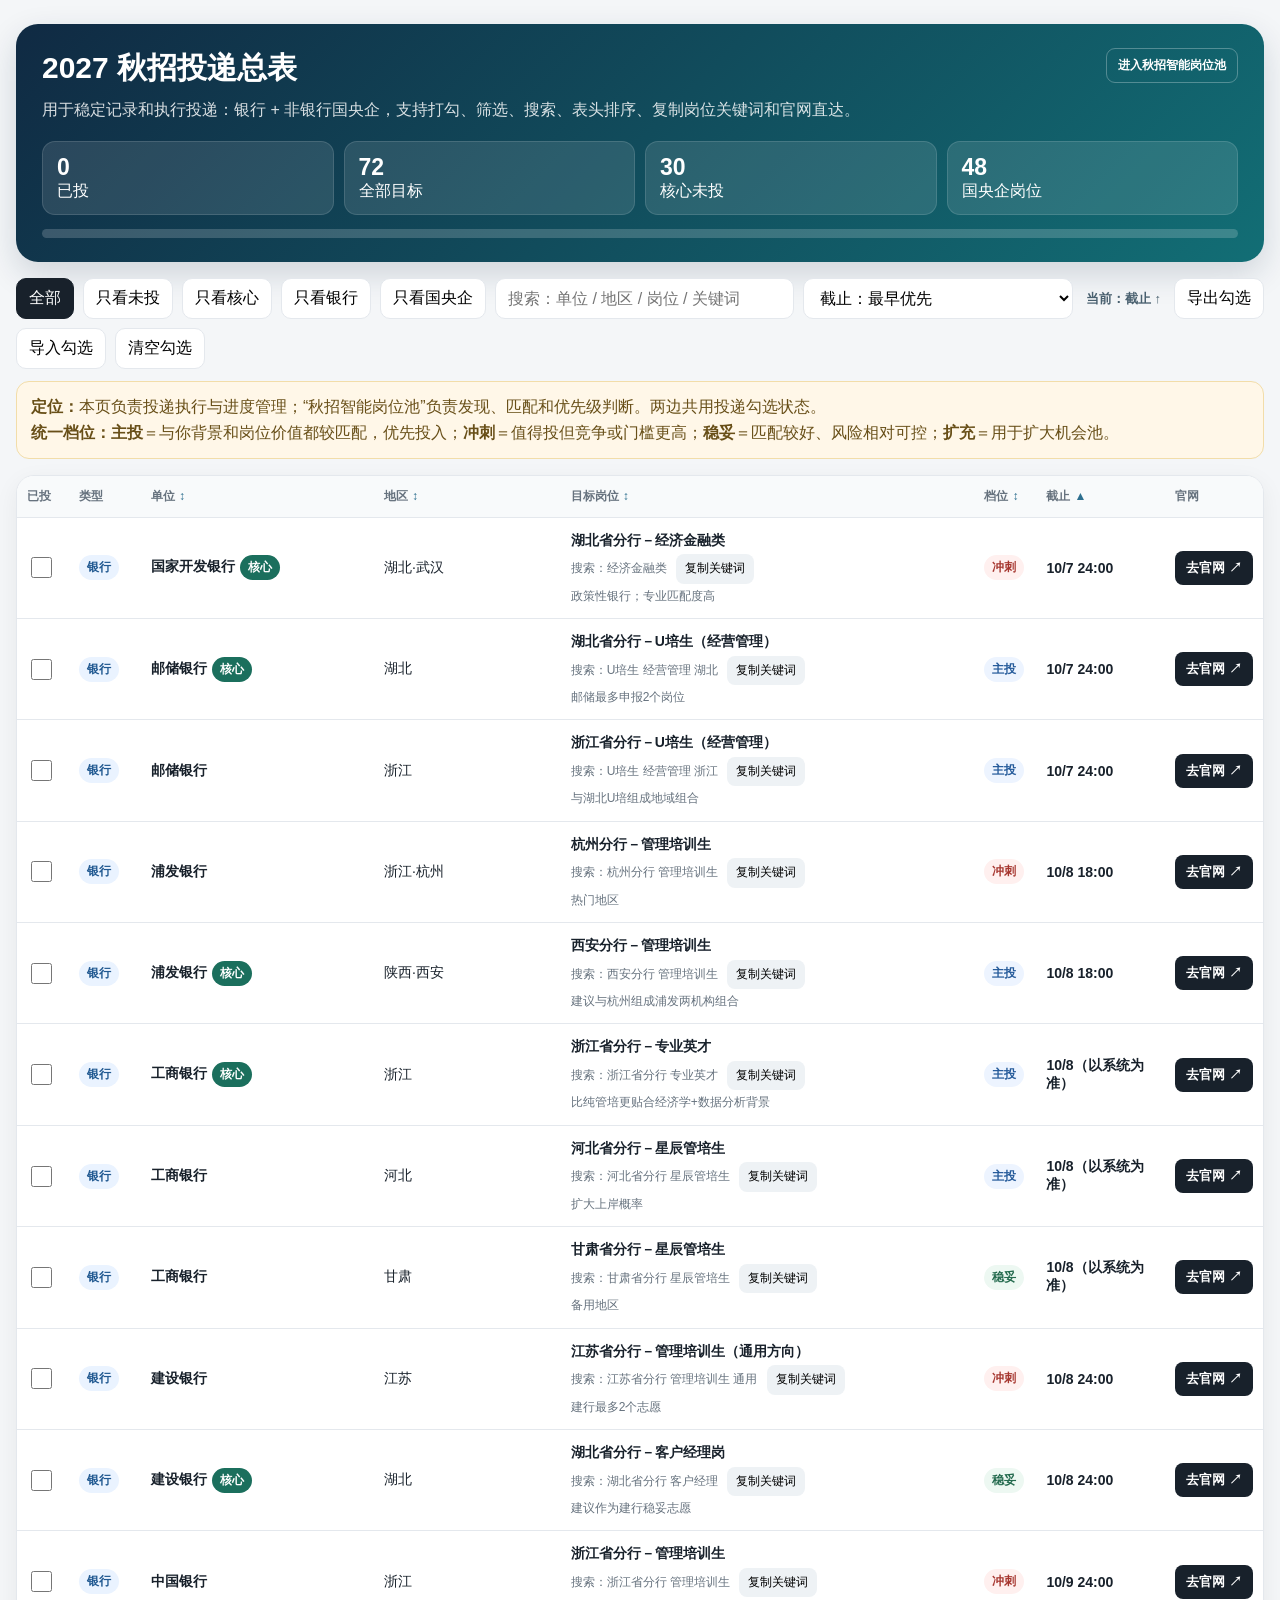
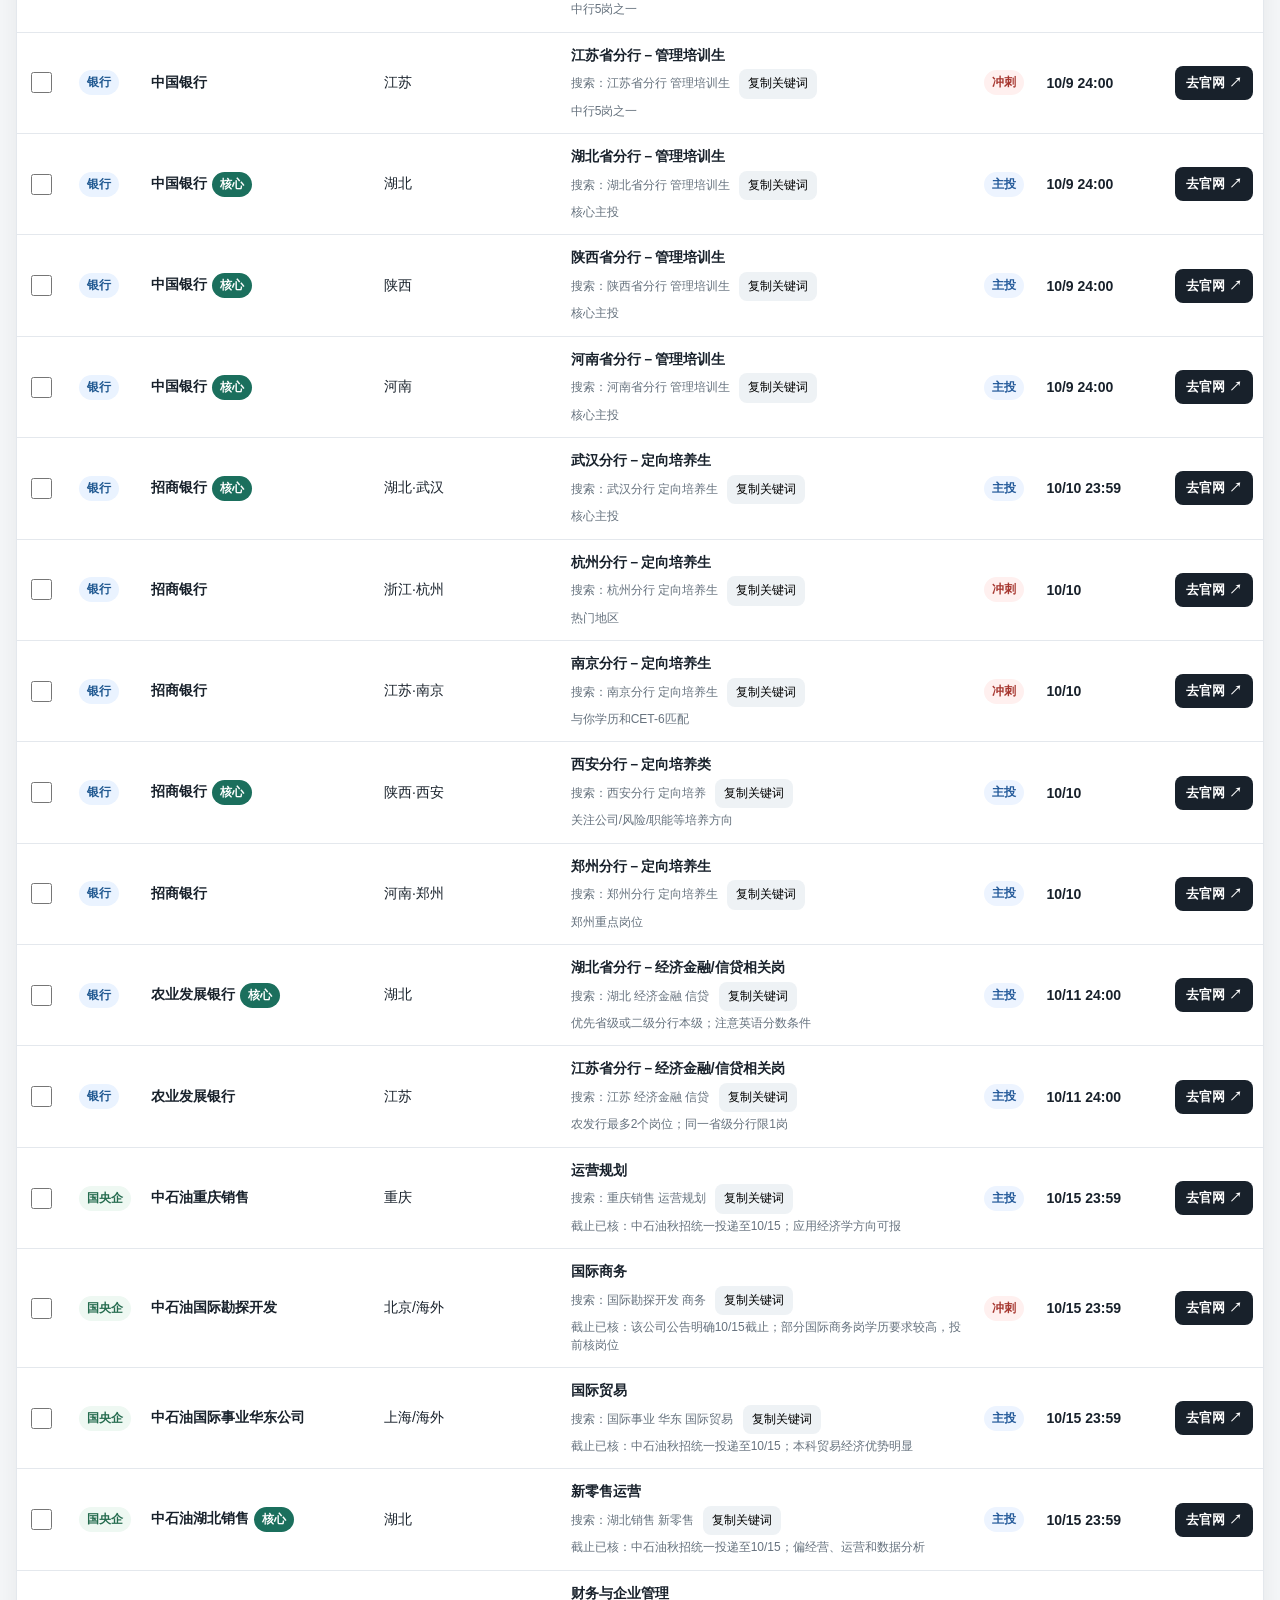
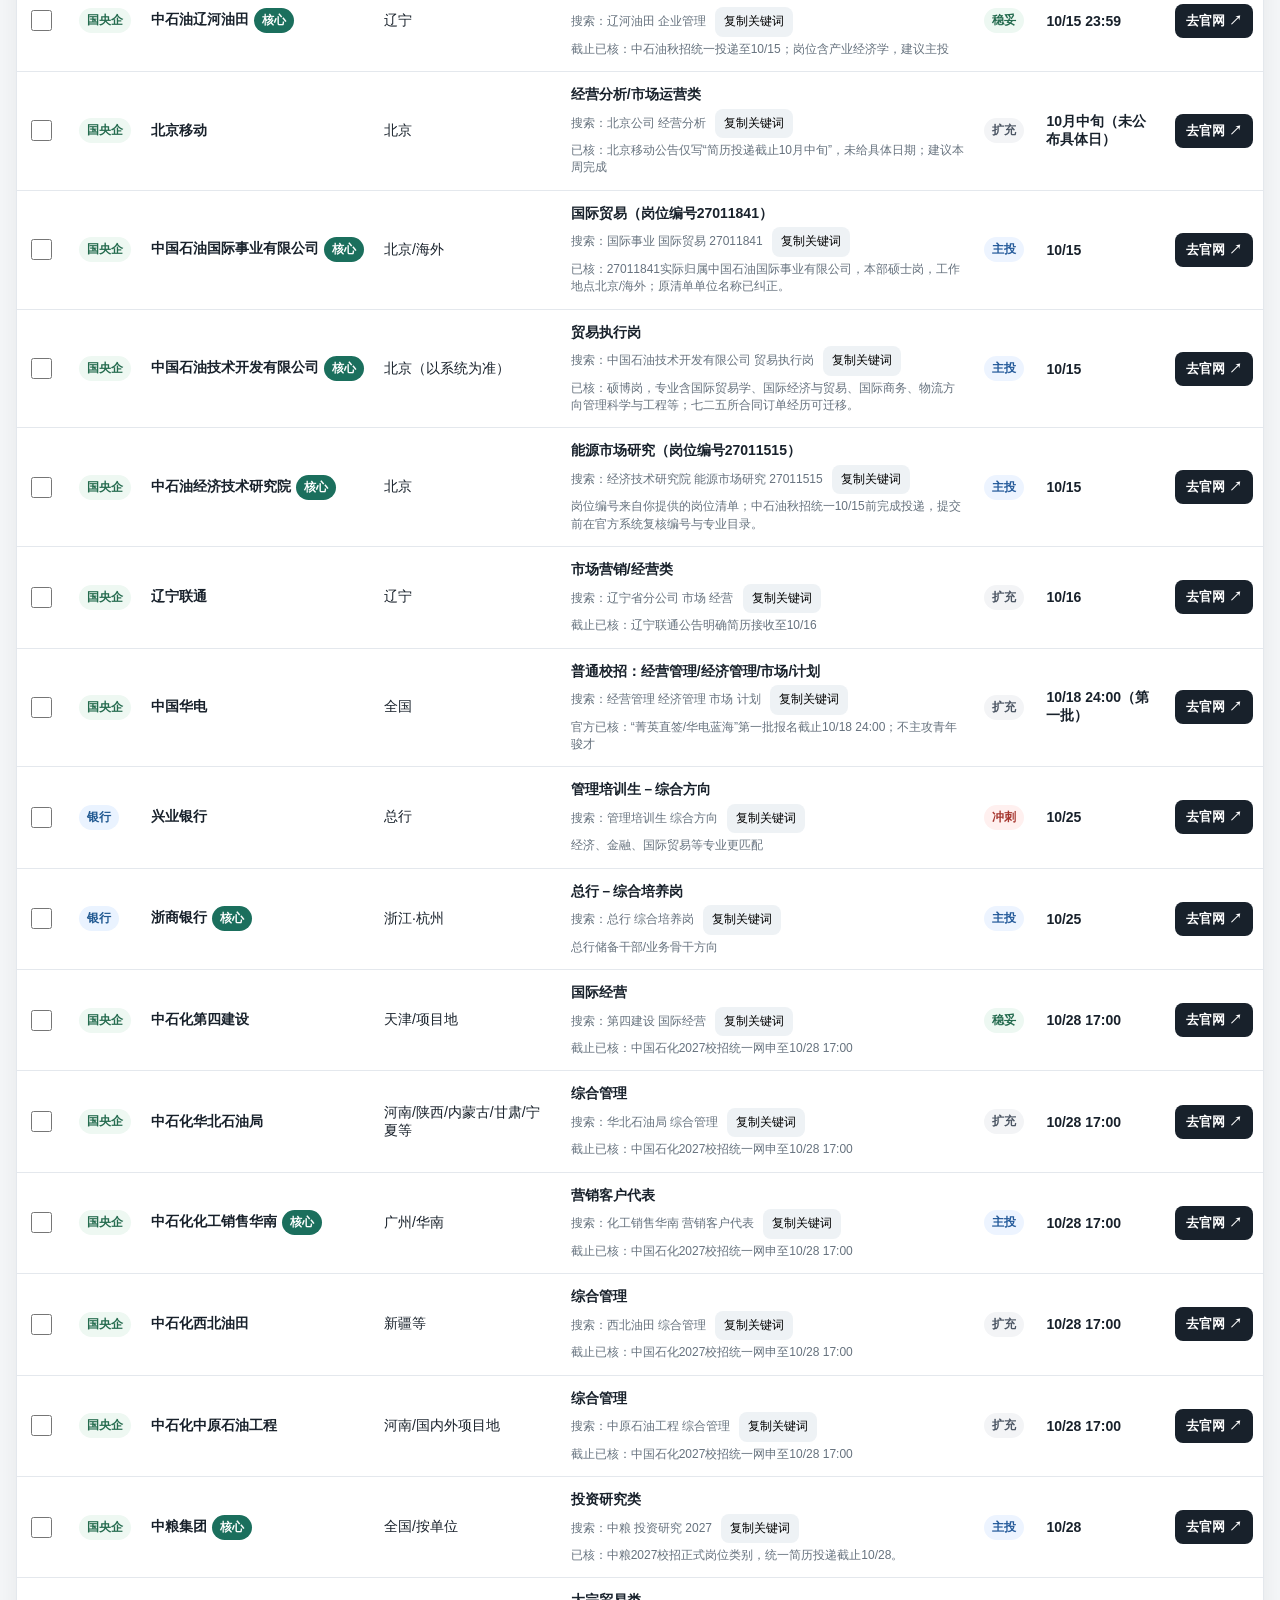
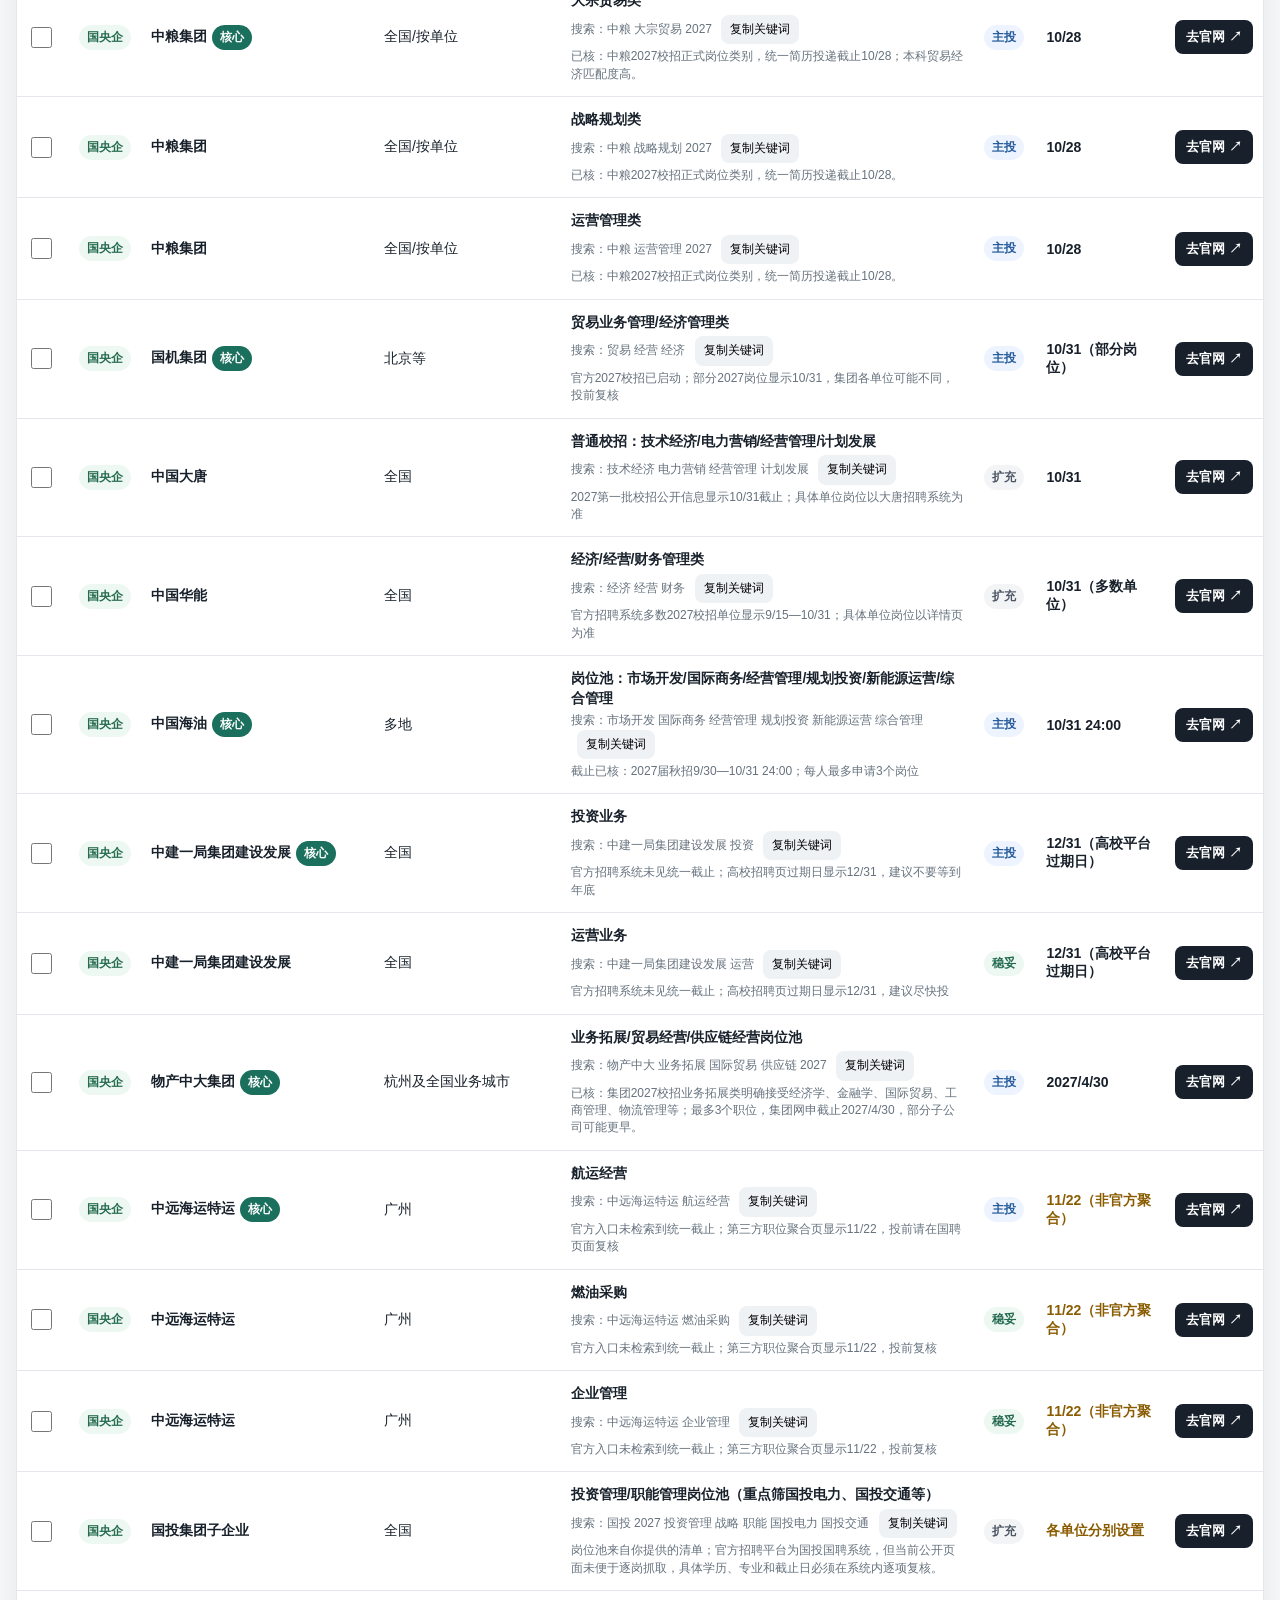
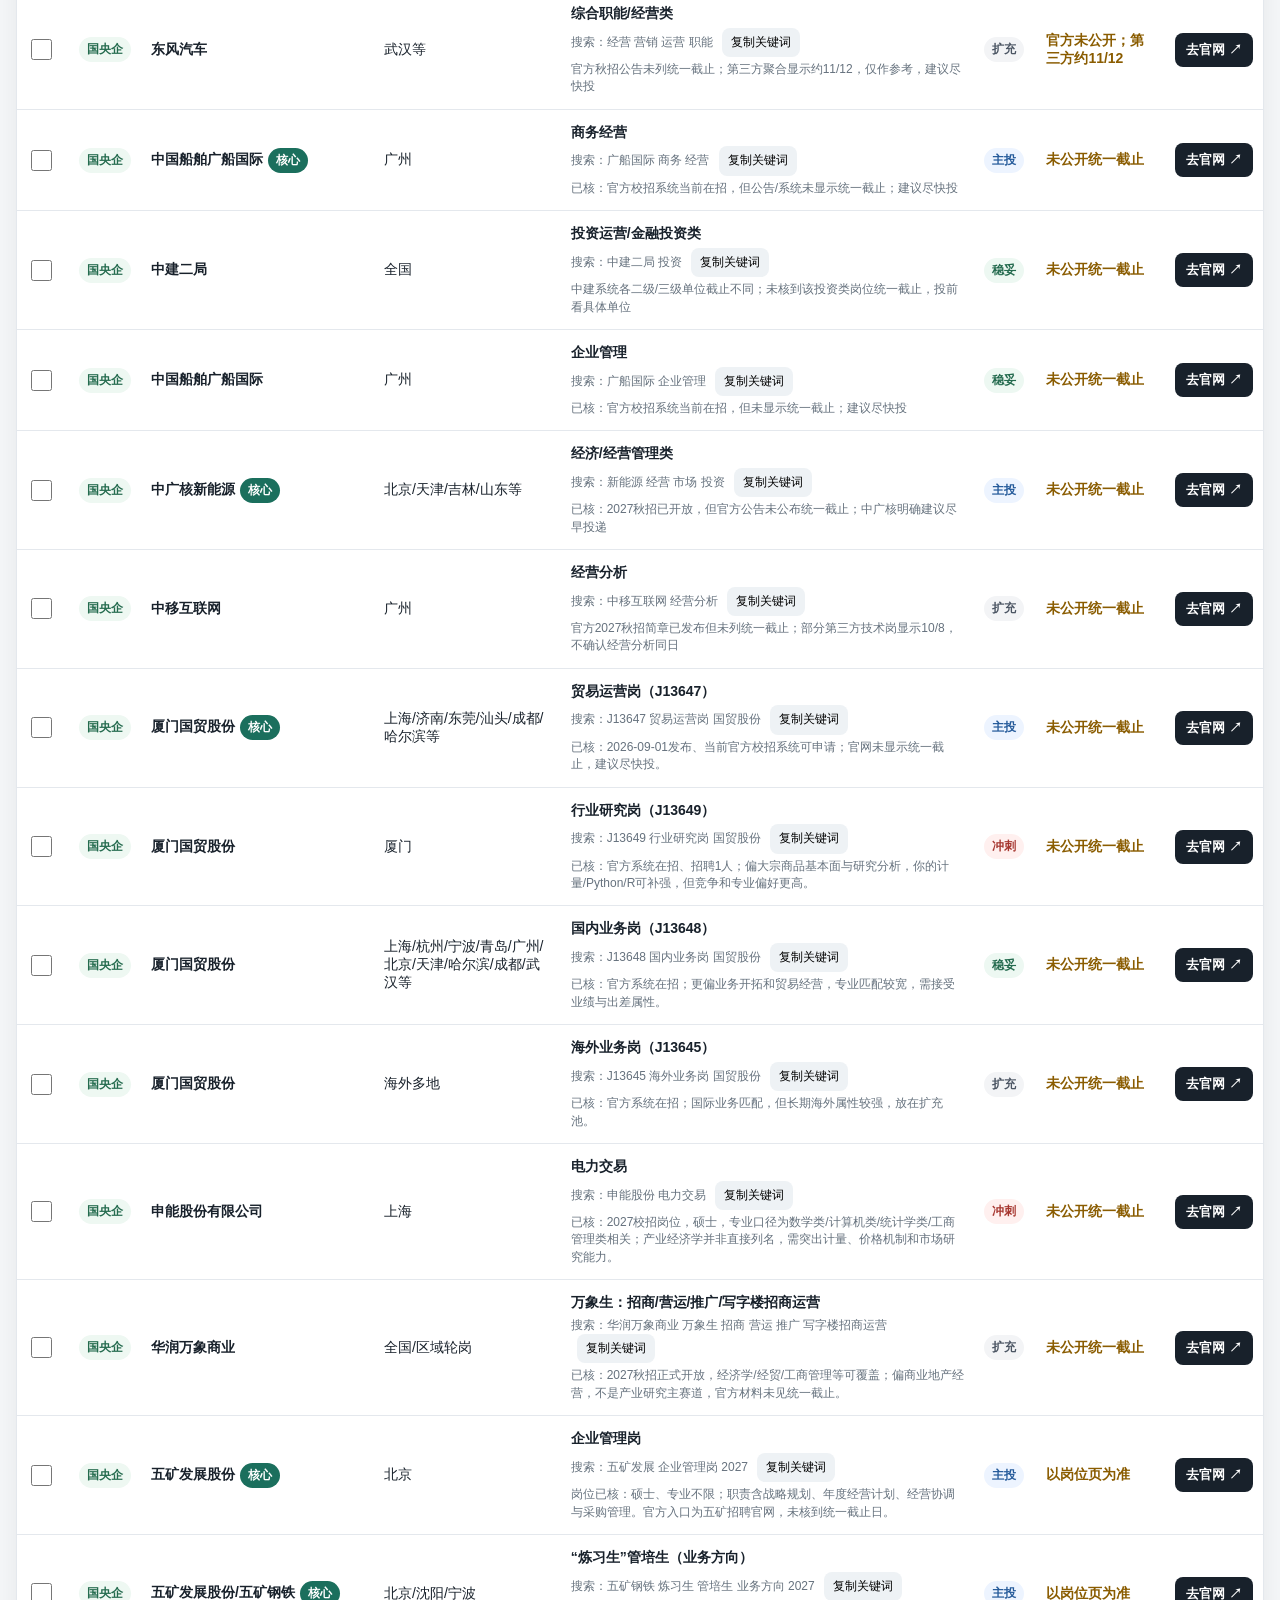
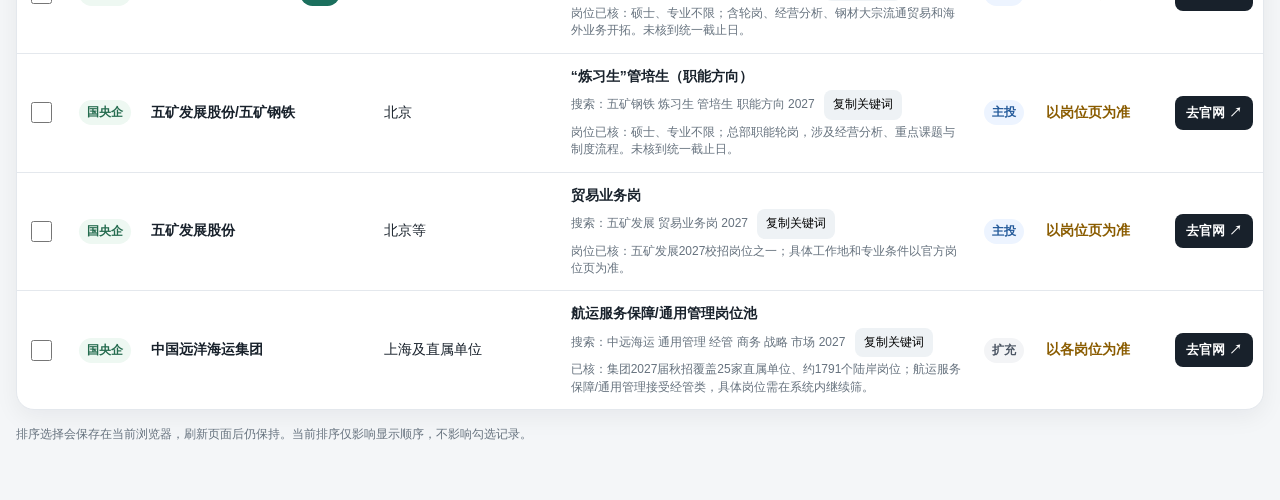
==== commit 2c58ba52: "chore(qiuzhao): link tracker with smart job pool" ====
--- a/qiuzhao/index.html
+++ b/qiuzhao/index.html
@@ -4,17 +4,16 @@
 <meta charset="utf-8">
 <meta name="viewport" content="width=device-width,initial-scale=1">
 <title>2027 秋招投递总表</title>
-<link rel="stylesheet" href="./enhance.css">
 <style>
 :root{--bg:#f4f6f8;--card:#fff;--text:#18212b;--muted:#66727e;--line:#e4e8ed;--blue:#102a43;--teal:#126e75}
-*{box-sizing:border-box}body{margin:0;background:var(--bg);color:var(--text);font-family:-apple-system,BlinkMacSystemFont,"Segoe UI","PingFang SC","Microsoft YaHei",Arial,sans-serif}.wrap{max-width:1380px;margin:auto;padding:24px 16px 56px}.hero{background:linear-gradient(135deg,var(--blue),var(--teal));color:#fff;border-radius:22px;padding:24px 26px;box-shadow:0 12px 32px rgba(16,42,67,.16)}.hero h1{margin:0 0 8px;font-size:30px}.hero p{margin:0;opacity:.84;line-height:1.65}.stats{display:grid;grid-template-columns:repeat(4,1fr);gap:10px;margin-top:18px}.stat{background:rgba(255,255,255,.11);border:1px solid rgba(255,255,255,.13);padding:12px 14px;border-radius:13px}.stat b{font-size:23px;display:block}.progress{height:9px;background:rgba(255,255,255,.18);border-radius:9px;margin-top:14px;overflow:hidden}.progress span{display:block;height:100%;background:#fff;width:0}.toolbar{display:flex;flex-wrap:wrap;gap:9px;margin:16px 0 12px}button,input,select{font:inherit}button,.search,.sortselect{background:#fff;border:1px solid var(--line);border-radius:10px;padding:9px 12px}button{cursor:pointer}button.active{background:#18212b;color:#fff;border-color:#18212b}.search{min-width:260px;flex:1}.sortselect{min-width:205px}.sortstatus{display:flex;align-items:center;padding:0 4px;color:#49606f;font-size:13px;font-weight:700}.notice{background:#fff7e8;border:1px solid #f2dda9;border-radius:13px;padding:12px 14px;margin:10px 0 16px;color:#684f18;line-height:1.6}.card{background:#fff;border:1px solid var(--line);border-radius:18px;overflow:hidden;box-shadow:0 7px 25px rgba(16,24,40,.06)}table{width:100%;border-collapse:collapse}th{position:sticky;top:0;background:#f8fafb;color:var(--muted);font-size:12px;text-align:left;padding:12px 10px;border-bottom:1px solid var(--line);z-index:2}th.sortable{cursor:pointer;user-select:none;white-space:nowrap}th.sortable:hover{background:#eef3f6;color:#293846}.sort-arrow{display:inline-block;min-width:14px;margin-left:4px;color:#2d6f8f;font-weight:900}td{padding:13px 10px;border-bottom:1px solid var(--line);vertical-align:middle;font-size:14px}tr:last-child td{border-bottom:none}tr.done{opacity:.53;background:#fafafa}tr.done .role{text-decoration:line-through}.check{width:21px;height:21px;accent-color:#11815e;cursor:pointer}.org{font-weight:800;white-space:nowrap}.role{font-weight:700;line-height:1.4}.small{font-size:12px;color:var(--muted);margin-top:4px;line-height:1.45}.badge{display:inline-block;border-radius:999px;padding:4px 8px;font-size:12px;font-weight:750;white-space:nowrap}.bank{background:#eaf3ff;color:#225a92}.soe{background:#eef8f2;color:#246b4e}.core{background:#1b6f5d;color:#fff;margin-left:5px}.lv-sprint{background:#fff0ef;color:#a6362f}.lv-main{background:#edf4ff;color:#245a9a}.lv-safe{background:#edf8f2;color:#256b4f}.lv-expand{background:#f3f4f6;color:#4b5563}.deadline{font-weight:700}.unknown{color:#8a5c00}.apply{display:inline-block;background:#18212b;color:#fff;text-decoration:none;padding:8px 11px;border-radius:8px;font-weight:700;font-size:13px;white-space:nowrap}.copy{border:none;background:#eef2f5;border-radius:8px;padding:6px 9px;font-size:12px;cursor:pointer;margin-left:6px}.footer{font-size:12px;color:var(--muted);line-height:1.7;margin-top:14px}@media(max-width:860px){.wrap{padding:12px 8px 36px}.hero{border-radius:16px;padding:18px}.hero h1{font-size:23px}.stats{grid-template-columns:1fr 1fr}.card{overflow-x:auto}table{min-width:1200px}}
+*{box-sizing:border-box}body{margin:0;background:var(--bg);color:var(--text);font-family:-apple-system,BlinkMacSystemFont,"Segoe UI","PingFang SC","Microsoft YaHei",Arial,sans-serif}.wrap{max-width:1380px;margin:auto;padding:24px 16px 56px}.hero{background:linear-gradient(135deg,var(--blue),var(--teal));color:#fff;border-radius:22px;padding:24px 26px;box-shadow:0 12px 32px rgba(16,42,67,.16)}.hero-top{display:flex;justify-content:space-between;gap:16px;align-items:flex-start}.hero h1{margin:0 0 8px;font-size:30px}.hero p{margin:0;opacity:.84;line-height:1.65}.peerlink{color:#fff;text-decoration:none;border:1px solid rgba(255,255,255,.28);padding:8px 11px;border-radius:9px;font-size:12px;font-weight:800;white-space:nowrap}.stats{display:grid;grid-template-columns:repeat(4,1fr);gap:10px;margin-top:18px}.stat{background:rgba(255,255,255,.11);border:1px solid rgba(255,255,255,.13);padding:12px 14px;border-radius:13px}.stat b{font-size:23px;display:block}.progress{height:9px;background:rgba(255,255,255,.18);border-radius:9px;margin-top:14px;overflow:hidden}.progress span{display:block;height:100%;background:#fff;width:0}.toolbar{display:flex;flex-wrap:wrap;gap:9px;margin:16px 0 12px}button,input,select{font:inherit}button,.search,.sortselect{background:#fff;border:1px solid var(--line);border-radius:10px;padding:9px 12px}button{cursor:pointer}button.active{background:#18212b;color:#fff;border-color:#18212b}.search{min-width:260px;flex:1}.sortselect{min-width:205px}.sortstatus{display:flex;align-items:center;padding:0 4px;color:#49606f;font-size:13px;font-weight:700}.notice{background:#fff7e8;border:1px solid #f2dda9;border-radius:13px;padding:12px 14px;margin:10px 0 16px;color:#684f18;line-height:1.6}.card{background:#fff;border:1px solid var(--line);border-radius:18px;overflow:hidden;box-shadow:0 7px 25px rgba(16,24,40,.06)}table{width:100%;border-collapse:collapse}th{position:sticky;top:0;background:#f8fafb;color:var(--muted);font-size:12px;text-align:left;padding:12px 10px;border-bottom:1px solid var(--line);z-index:2}th.sortable{cursor:pointer;user-select:none;white-space:nowrap}th.sortable:hover{background:#eef3f6;color:#293846}.sort-arrow{display:inline-block;min-width:14px;margin-left:4px;color:#2d6f8f;font-weight:900}td{padding:13px 10px;border-bottom:1px solid var(--line);vertical-align:middle;font-size:14px}tr:last-child td{border-bottom:none}tr.done{opacity:.53;background:#fafafa}tr.done .role{text-decoration:line-through}.check{width:21px;height:21px;accent-color:#11815e;cursor:pointer}.org{font-weight:800;white-space:nowrap}.role{font-weight:700;line-height:1.4}.small{font-size:12px;color:var(--muted);margin-top:4px;line-height:1.45}.badge{display:inline-block;border-radius:999px;padding:4px 8px;font-size:12px;font-weight:750;white-space:nowrap}.bank{background:#eaf3ff;color:#225a92}.soe{background:#eef8f2;color:#246b4e}.core{background:#1b6f5d;color:#fff;margin-left:5px}.lv-sprint{background:#fff0ef;color:#a6362f}.lv-main{background:#edf4ff;color:#245a9a}.lv-safe{background:#edf8f2;color:#256b4f}.lv-expand{background:#f3f4f6;color:#4b5563}.deadline{font-weight:700}.unknown{color:#8a5c00}.apply{display:inline-block;background:#18212b;color:#fff;text-decoration:none;padding:8px 11px;border-radius:8px;font-weight:700;font-size:13px;white-space:nowrap}.copy{border:none;background:#eef2f5;border-radius:8px;padding:6px 9px;font-size:12px;cursor:pointer;margin-left:6px}.footer{font-size:12px;color:var(--muted);line-height:1.7;margin-top:14px}@media(max-width:860px){.wrap{padding:12px 8px 36px}.hero{border-radius:16px;padding:18px}.hero h1{font-size:23px}.hero-top{flex-direction:column}.stats{grid-template-columns:1fr 1fr}.card{overflow-x:auto}table{min-width:1200px}}
 </style>
 </head>
 <body>
 <div class="wrap">
-<section class="hero"><h1>2027 秋招投递总表</h1><p>银行 + 非银行国央企。支持打勾、筛选、搜索、表头排序、复制岗位关键词和官网直达。</p><div class="stats"><div class="stat"><b id="done">0</b><span>已投</span></div><div class="stat"><b id="total">0</b><span>全部目标</span></div><div class="stat"><b id="coreRemain">0</b><span>核心未投</span></div><div class="stat"><b id="soeCount">0</b><span>国央企岗位</span></div></div><div class="progress"><span id="bar"></span></div></section>
+<section class="hero"><div class="hero-top"><div><h1>2027 秋招投递总表</h1><p>用于稳定记录和执行投递：银行 + 非银行国央企，支持打勾、筛选、搜索、表头排序、复制岗位关键词和官网直达。</p></div><a class="peerlink" href="./plus/">进入秋招智能岗位池</a></div><div class="stats"><div class="stat"><b id="done">0</b><span>已投</span></div><div class="stat"><b id="total">0</b><span>全部目标</span></div><div class="stat"><b id="coreRemain">0</b><span>核心未投</span></div><div class="stat"><b id="soeCount">0</b><span>国央企岗位</span></div></div><div class="progress"><span id="bar"></span></div></section>
 <div class="toolbar"><button class="active" data-mode="all">全部</button><button data-mode="undone">只看未投</button><button data-mode="core">只看核心</button><button data-mode="bank">只看银行</button><button data-mode="soe">只看国央企</button><input id="search" class="search" placeholder="搜索：单位 / 地区 / 岗位 / 关键词"><select id="sortSelect" class="sortselect"><option value="deadline:1">截止：最早优先</option><option value="deadline:-1">截止：最晚优先</option><option value="level:1">档位：主投→冲刺→稳妥→扩充</option><option value="level:-1">档位：扩充→稳妥→冲刺→主投</option><option value="org:1">单位：升序</option><option value="org:-1">单位：降序</option><option value="region:1">地区：升序</option><option value="region:-1">地区：降序</option><option value="role:1">岗位：升序</option><option value="role:-1">岗位：降序</option></select><span id="sortStatus" class="sortstatus"></span><button id="exportBtn">导出勾选</button><button id="importBtn">导入勾选</button><input id="importFile" type="file" accept="application/json" hidden><button id="reset">清空勾选</button></div>
-<div class="notice"><b>统一档位：</b><b>主投</b>＝与你背景和岗位价值都较匹配，优先投入；<b>冲刺</b>＝值得投但竞争或门槛更高；<b>稳妥</b>＝匹配较好、风险相对可控；<b>扩充</b>＝用于扩大机会池。新增岗位已先核对单位、岗位、地点、截止和官方入口；无法确认统一截止的保留“未公开/以岗位页为准”，不硬填日期。</div>
+<div class="notice"><b>定位：</b>本页负责投递执行与进度管理；“秋招智能岗位池”负责发现、匹配和优先级判断。两边共用投递勾选状态。<br><b>统一档位：</b><b>主投</b>＝与你背景和岗位价值都较匹配，优先投入；<b>冲刺</b>＝值得投但竞争或门槛更高；<b>稳妥</b>＝匹配较好、风险相对可控；<b>扩充</b>＝用于扩大机会池。</div>
 <div class="card"><table><thead><tr><th style="width:52px">已投</th><th>类型</th><th class="sortable" data-sort="org">单位<span class="sort-arrow"></span></th><th class="sortable" data-sort="region">地区<span class="sort-arrow"></span></th><th class="sortable" data-sort="role">目标岗位<span class="sort-arrow"></span></th><th class="sortable" data-sort="level">档位<span class="sort-arrow"></span></th><th class="sortable" data-sort="deadline">截止<span class="sort-arrow"></span></th><th>官网</th></tr></thead><tbody id="body"></tbody></table></div>
 <div class="footer">排序选择会保存在当前浏览器，刷新页面后仍保持。当前排序仅影响显示顺序，不影响勾选记录。</div>
 </div>
@@ -40,5 +39,4 @@
 const doneEl=document.getElementById('done'),total=document.getElementById('total'),coreRemain=document.getElementById('coreRemain'),soeCount=document.getElementById('soeCount'),bar=document.getElementById('bar');
 document.querySelectorAll('[data-mode]').forEach(btn=>btn.onclick=()=>{mode=btn.dataset.mode;document.querySelectorAll('[data-mode]').forEach(x=>x.classList.remove('active'));btn.classList.add('active');render()});document.querySelectorAll('th.sortable').forEach(th=>th.onclick=()=>{const k=th.dataset.sort;if(sortKey===k)sortDir*=-1;else{sortKey=k;sortDir=1}render()});document.getElementById('sortSelect').onchange=e=>{const[k,d]=e.target.value.split(':');sortKey=k;sortDir=Number(d);render()};document.getElementById('search').oninput=e=>{q=e.target.value;render()};document.getElementById('reset').onclick=()=>{if(confirm('确定清空所有勾选吗？')){state={};localStorage.setItem(KEY,'{}');render()}};document.getElementById('exportBtn').onclick=()=>{const blob=new Blob([JSON.stringify(state,null,2)],{type:'application/json'}),a=document.createElement('a');a.href=URL.createObjectURL(blob);a.download='2027秋招投递进度.json';a.click();URL.revokeObjectURL(a.href)};document.getElementById('importBtn').onclick=()=>document.getElementById('importFile').click();document.getElementById('importFile').onchange=e=>{const f=e.target.files[0];if(!f)return;const r=new FileReader();r.onload=()=>{try{state=JSON.parse(r.result);localStorage.setItem(KEY,JSON.stringify(state));render()}catch{alert('导入文件格式不正确')}};r.readAsText(f)};render();
 </script>
-<script src="./enhance.js"></script>
 </body></html>
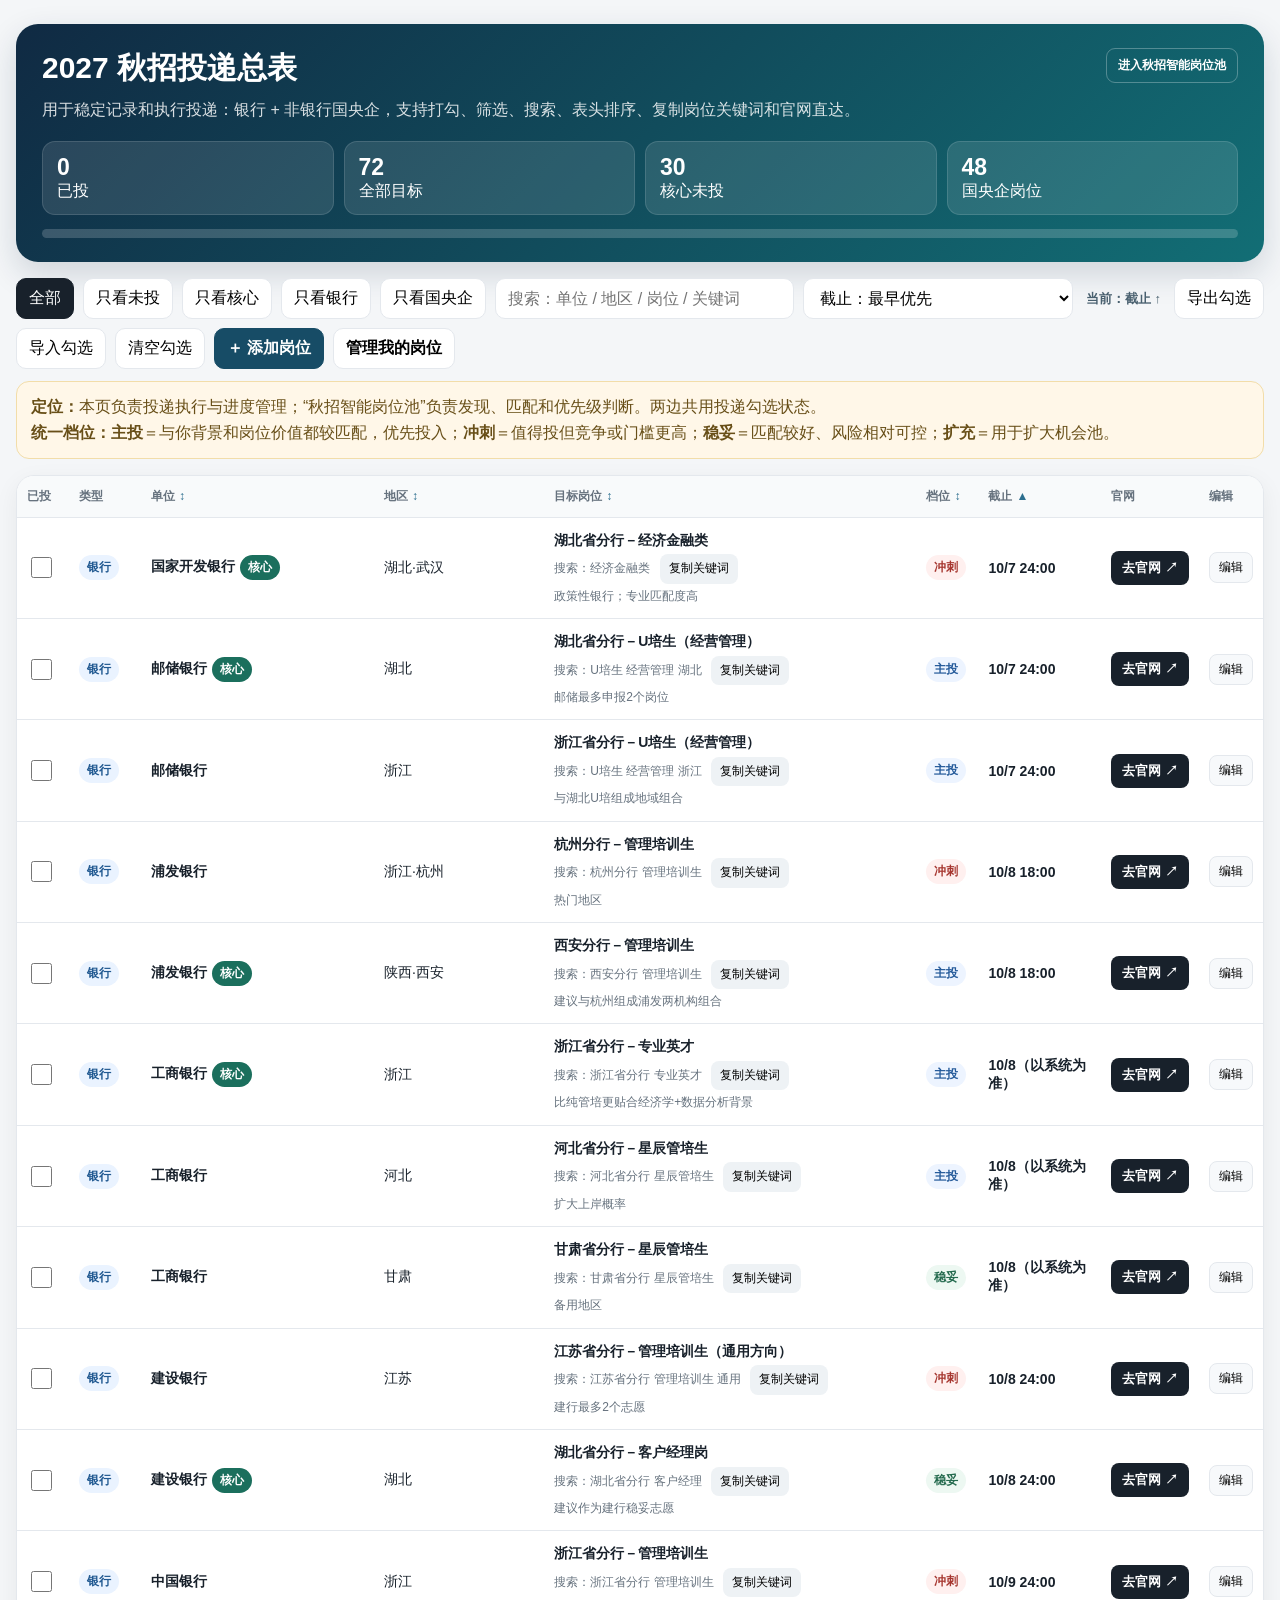
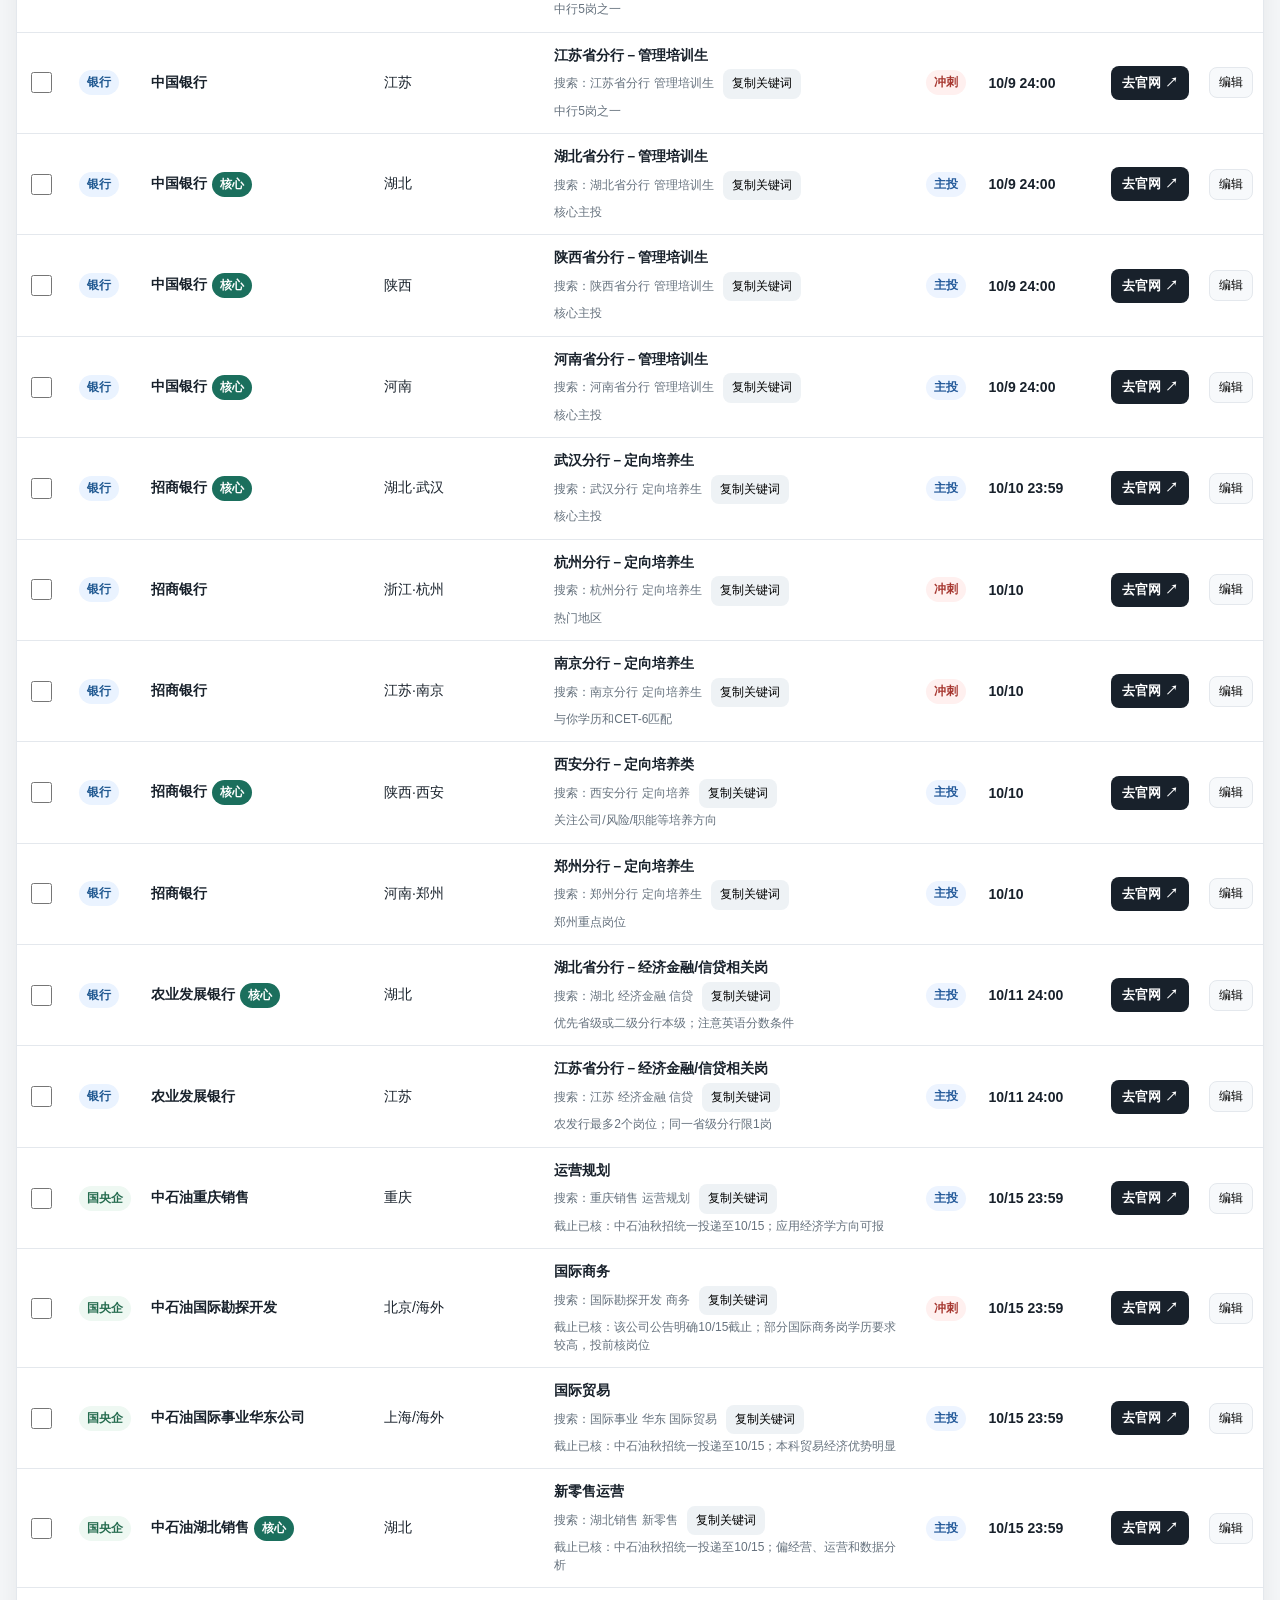
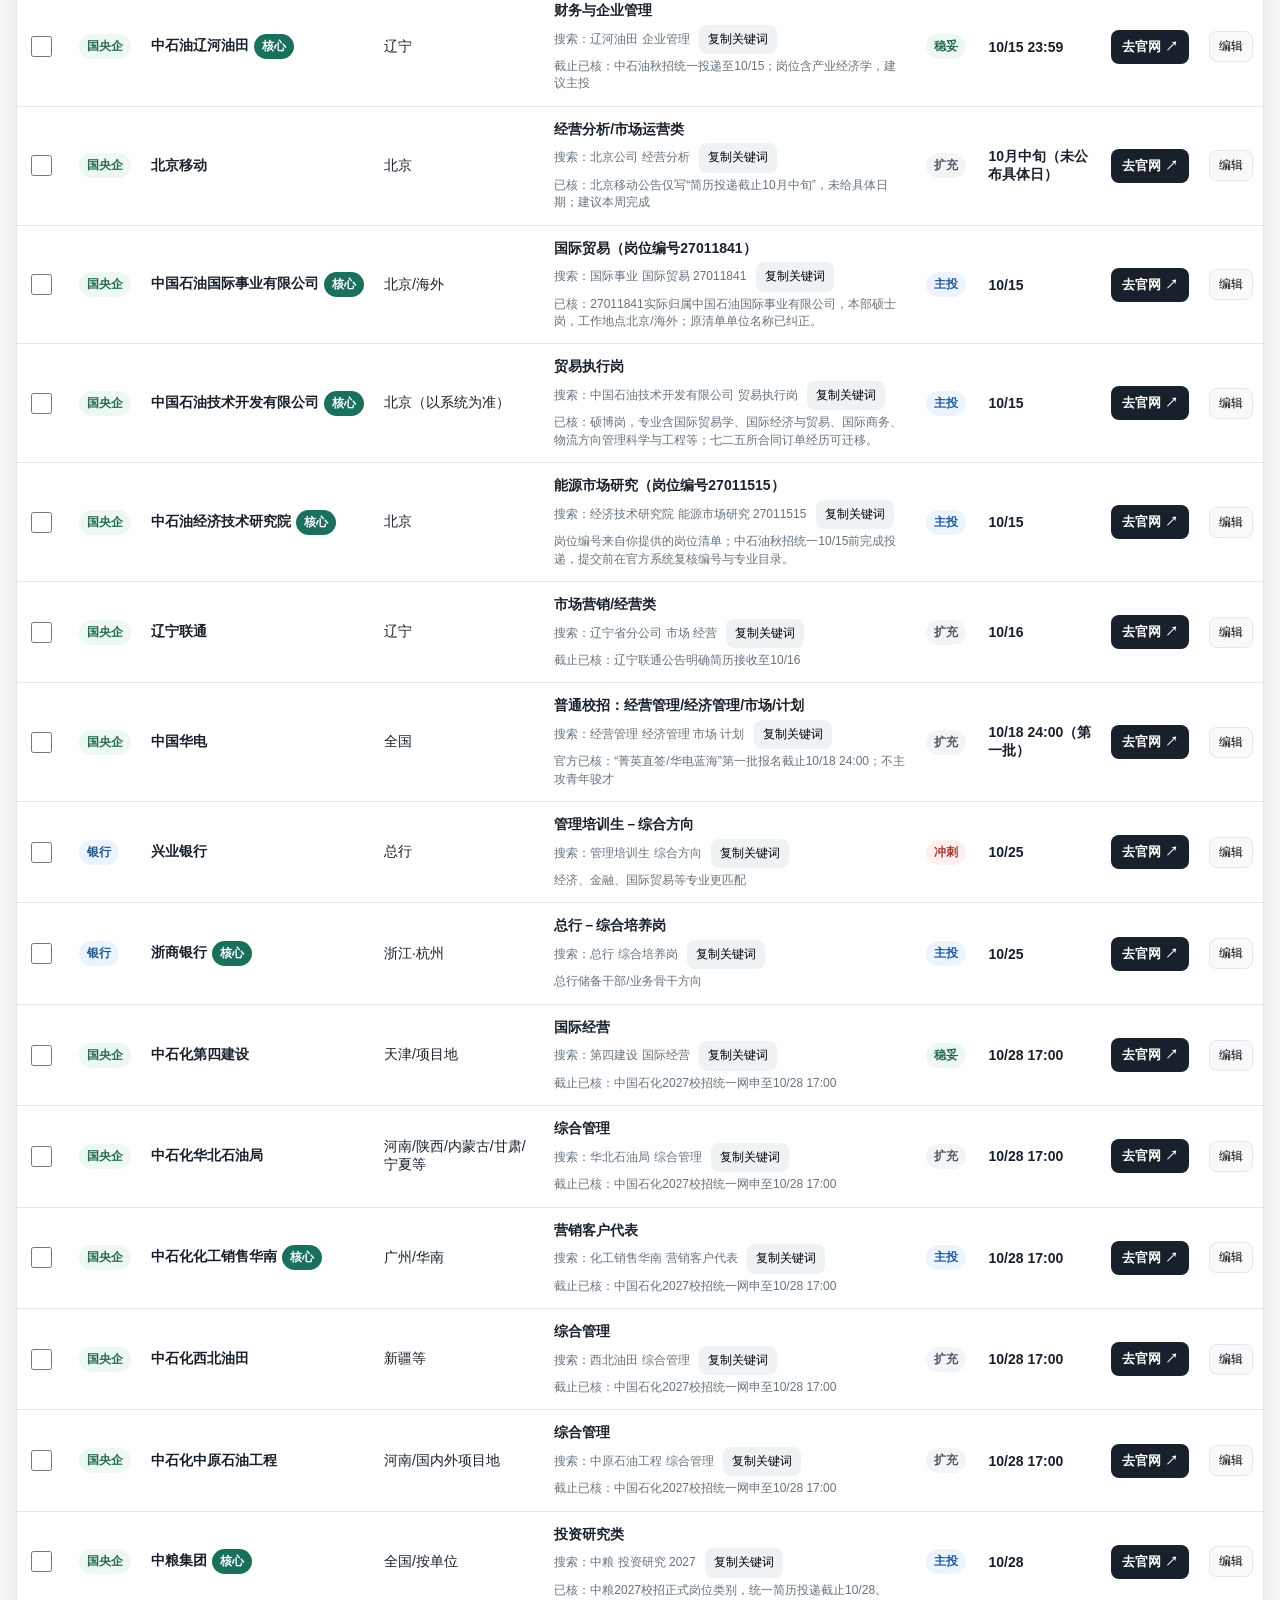
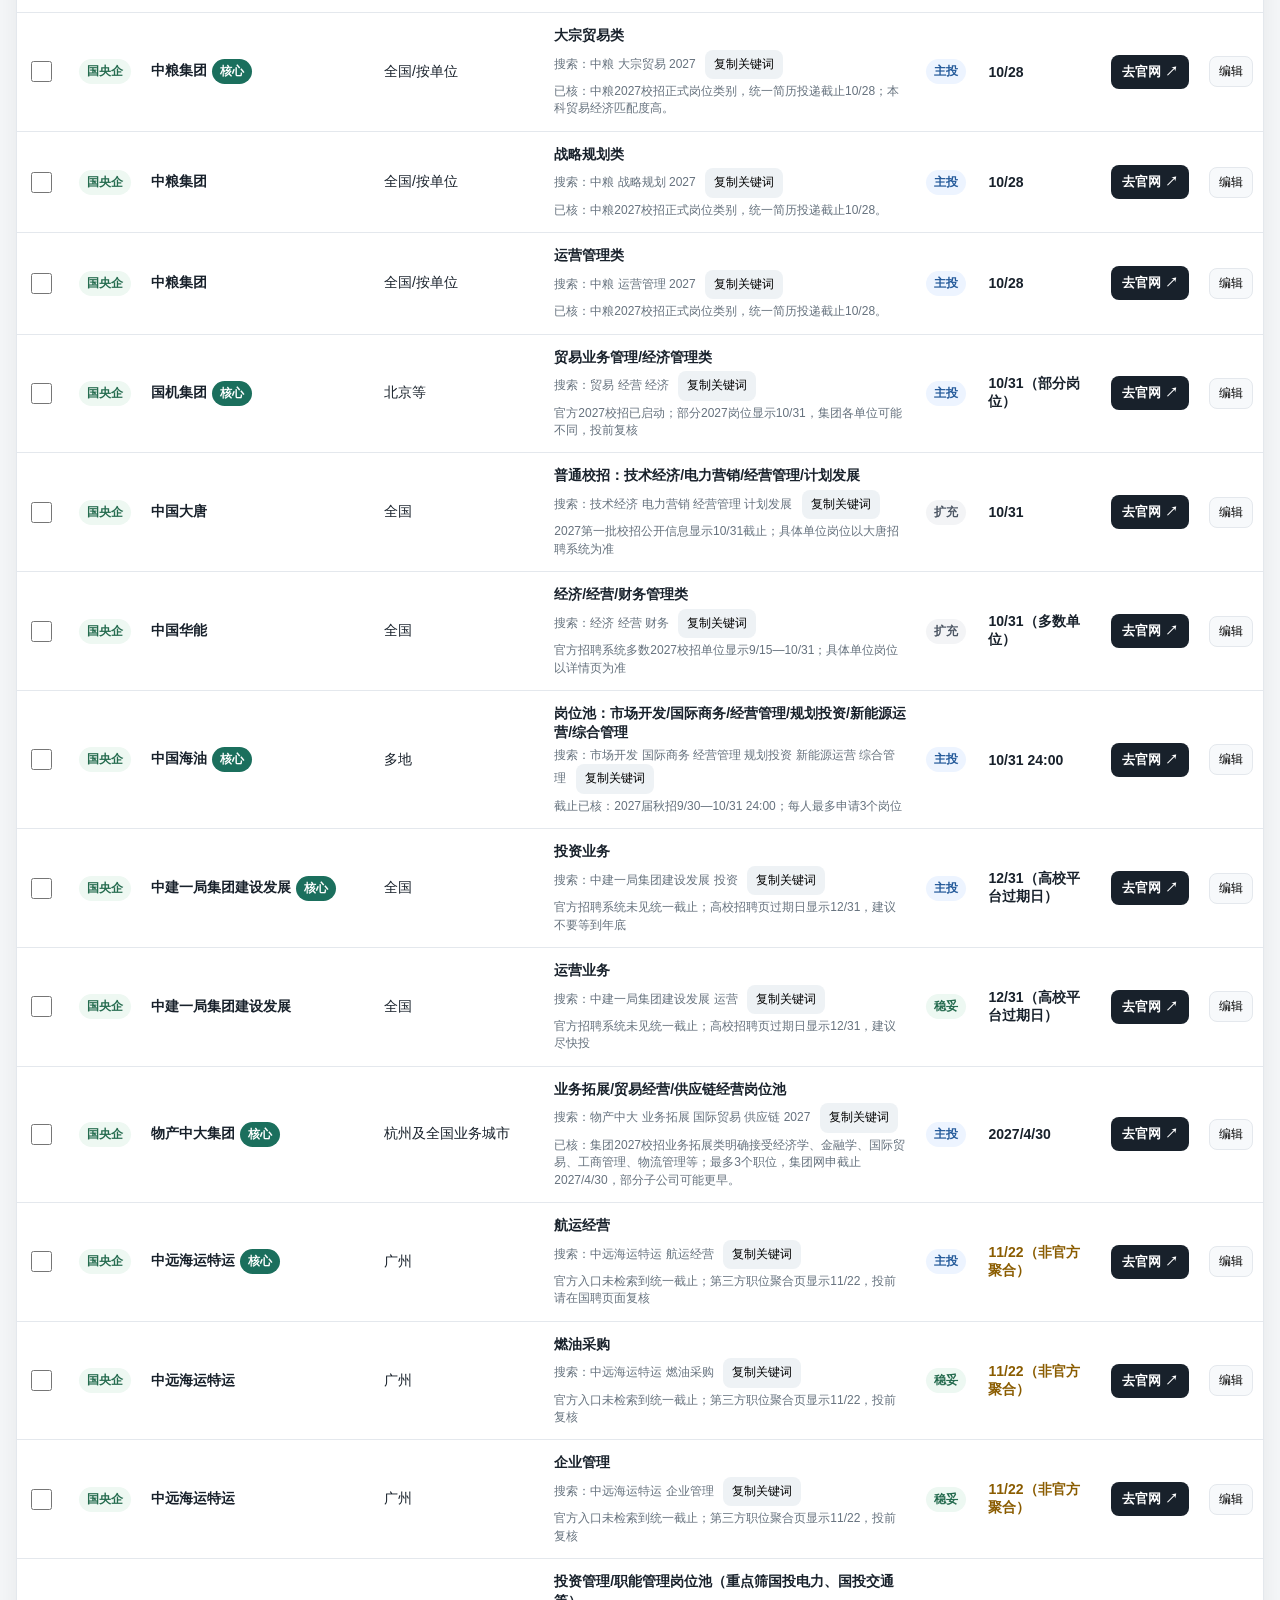
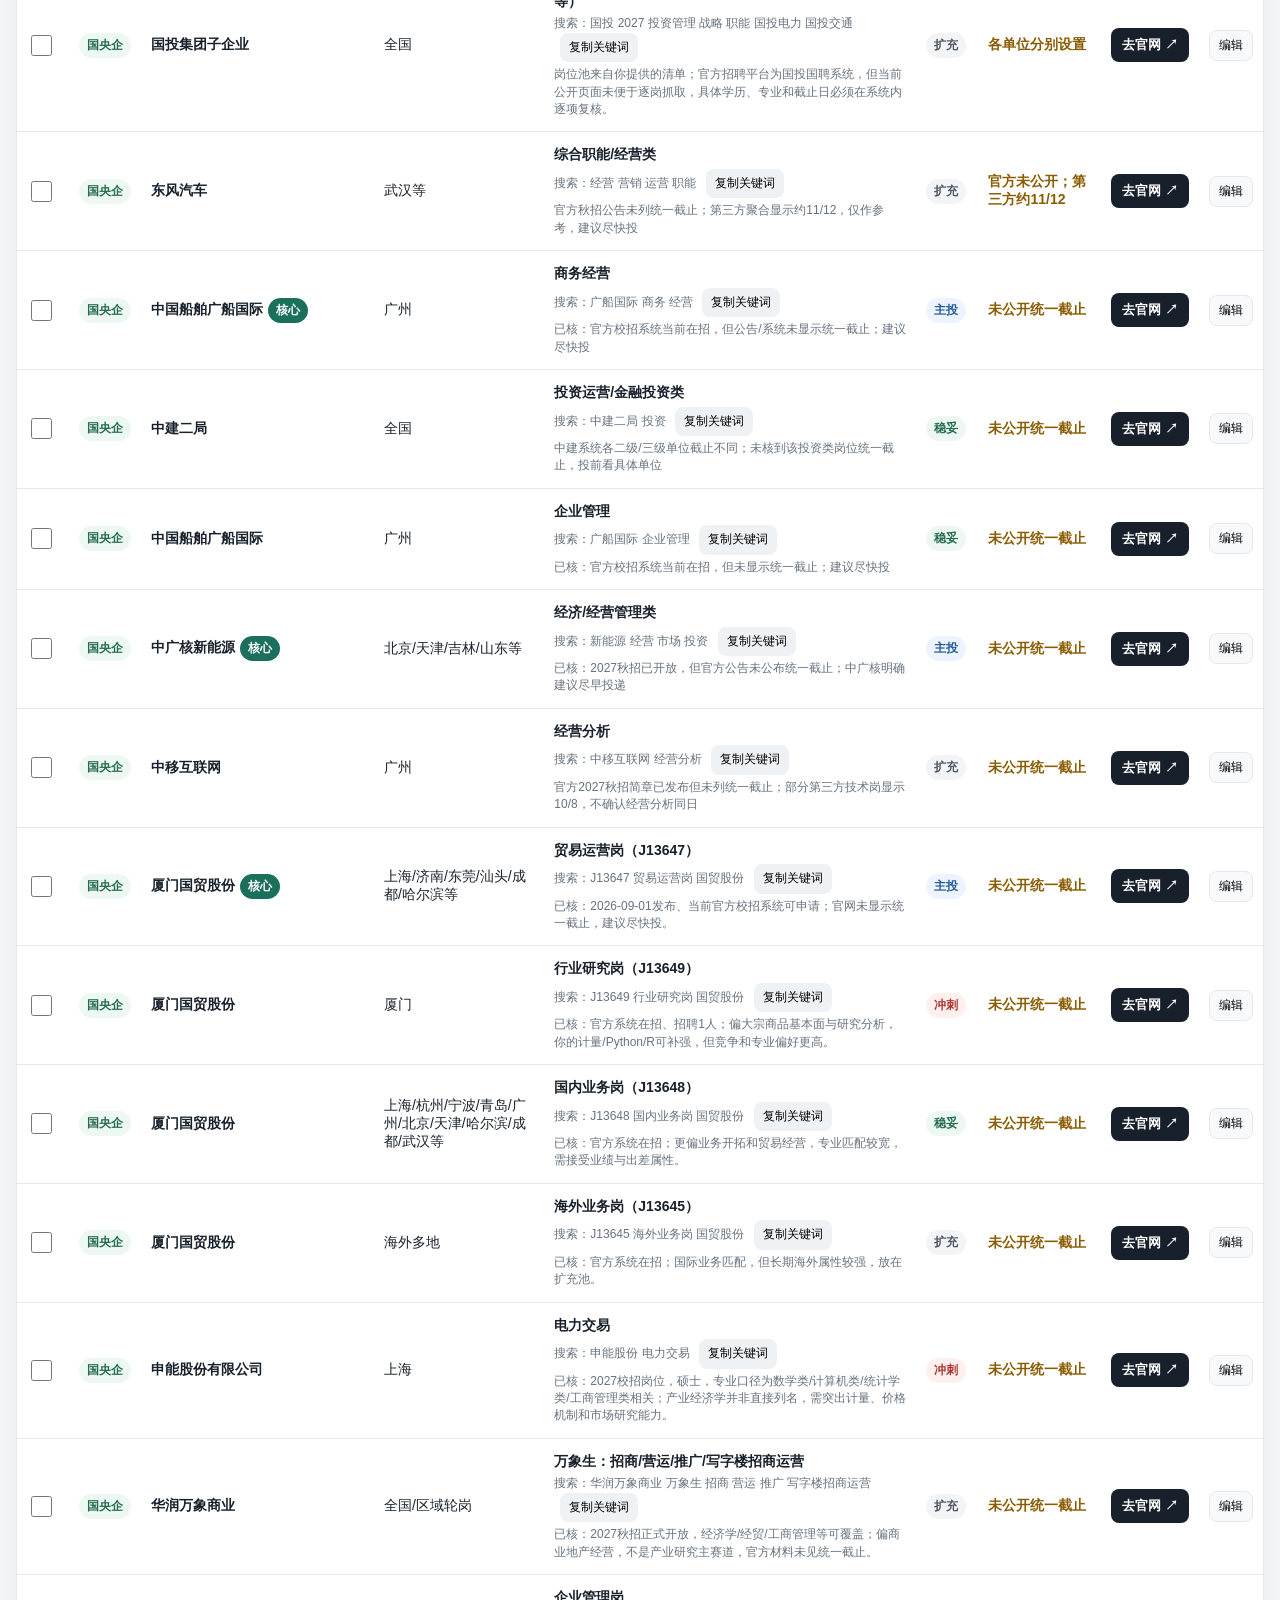
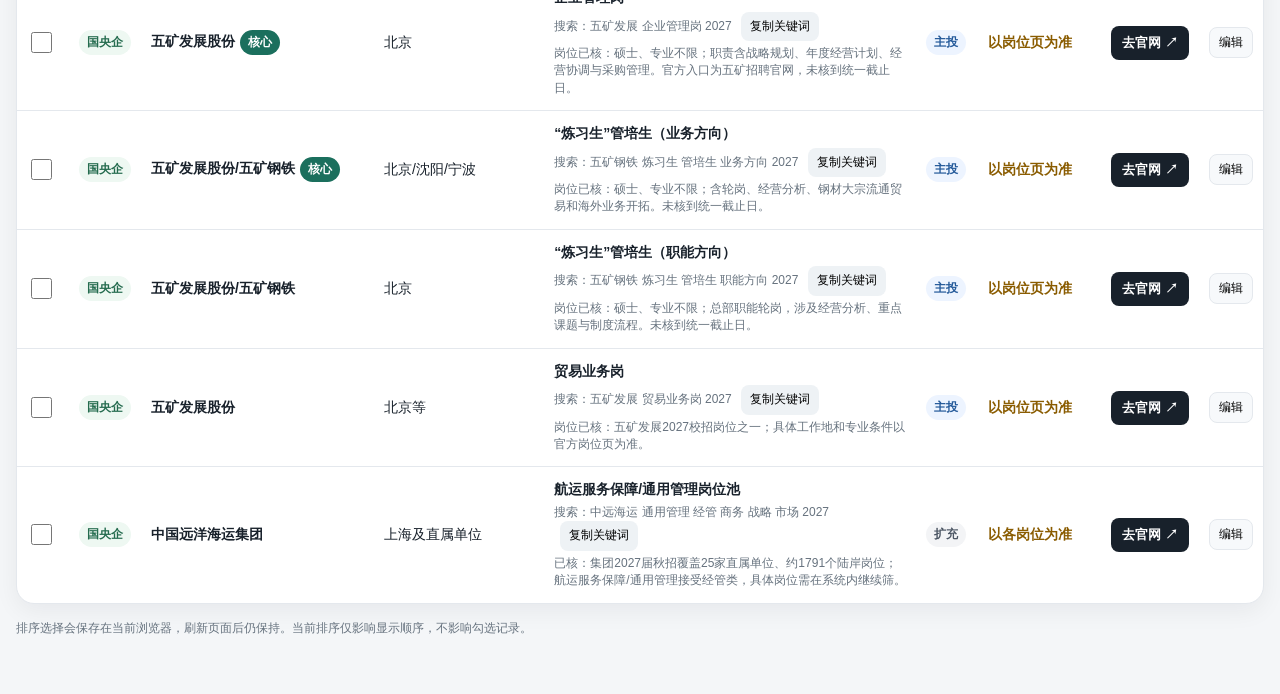
==== commit 0810d742: "feat(qiuzhao): enable manual add edit and hide jobs" ====
--- a/qiuzhao/index.html
+++ b/qiuzhao/index.html
@@ -24,19 +24,26 @@
 const jobMap=new Map(baseJobs.map(j=>[j.id,{...j}]));
 additions.forEach(a=>{if(a.hidden){jobMap.delete(a.id);return;}const old=jobMap.get(a.id)||{};jobMap.set(a.id,{...old,...a});});
 const jobs=[...jobMap.values()];
-const KEY='autumn-2027-all-jobs-v3',SORTKEY='autumn-2027-sort-v2';let state=JSON.parse(localStorage.getItem(KEY)||'{}');let mode='all',q='';
-let savedSort=JSON.parse(localStorage.getItem(SORTKEY)||'null');let sortKey=savedSort?.key||'deadline',sortDir=savedSort?.dir||1;
+function safeStoredJSON(key,fallback){try{const raw=localStorage.getItem(key);return raw===null?fallback:JSON.parse(raw)}catch{try{localStorage.removeItem(key)}catch{}return fallback}}
+const KEY='autumn-2027-all-jobs-v3',SORTKEY='autumn-2027-sort-v2';let state=safeStoredJSON(KEY,{});if(!state||Array.isArray(state)||typeof state!=='object')state={};let mode='all',q='';
+let savedSort=safeStoredJSON(SORTKEY,null);const allowedSort=new Set(['deadline','level','org','region','role']);let sortKey=allowedSort.has(savedSort?.key)?savedSort.key:'deadline',sortDir=[1,-1].includes(savedSort?.dir)?savedSort.dir:1;
 const collator=new Intl.Collator('zh-CN',{numeric:true,sensitivity:'base'});const esc=s=>String(s??'').replace(/[&<>"']/g,m=>({'&':'&amp;','<':'&lt;','>':'&gt;','"':'&quot;',"'":'&#039;'}[m]));
 const levelOverrides={'cnpc-eri-energy':'主投','cnpc-intl-trade':'主投','cnpc-liaohe-mgmt':'稳妥','sinopec-south-sales':'主投','cssc-gsi-business':'主投','cnpc-hubei-retail':'主投','cnpc-chongqing-plan':'主投','cnpc-east-trade':'主投','cnodc-business':'冲刺','cosco-special-ops':'主投','sinomach-trade':'主投','cscec1-invest':'主投','cscec1-operation':'稳妥','cscec2-invest':'稳妥','cssc-gsi-mgmt':'稳妥','cosco-fuel':'稳妥','cosco-mgmt':'稳妥','sinopec-4-intl':'稳妥','sinopec-north-mgmt':'扩充','huaneng-econ':'扩充','cgn-newenergy':'主投','dongfeng-business':'扩充','sinopec-zhongyuan':'扩充','sinopec-nw':'扩充','cmcc-beijing':'扩充','cmcc-internet':'扩充','unicom-liaoning':'扩充','cnooc-pool':'主投','huadian-regular':'扩充','datang-regular':'扩充'};
 function normalizedLevel(j){if(['主投','冲刺','稳妥','扩充'].includes(j.level))return j.level;if(levelOverrides[j.id])return levelOverrides[j.id];const generic={'S+':'主投','S':'主投','A+':'主投','A':'稳妥','A-':'扩充','B+':'扩充','B':'扩充','待筛':'扩充'};return generic[j.level]||'扩充'}
 function levelClass(j){const x=normalizedLevel(j);return x==='主投'?'lv-main':x==='冲刺'?'lv-sprint':x==='稳妥'?'lv-safe':'lv-expand'}function levelRank(j){return {'主投':1,'冲刺':2,'稳妥':3,'扩充':4}[normalizedLevel(j)]||9}
-function deadlineValue(text){const s=String(text||'').trim();if(/待核实|未公开|非官方|第三方|以岗位|各单位/.test(s))return{known:false,value:0};let y=s.match(/^(20\d{2})[\/.-](\d{1,2})[\/.-](\d{1,2})(?:\s+(\d{1,2})[:：](\d{2}))?/);if(y){const yr=+y[1],mo=+y[2],d=+y[3],h=y[4]===undefined?23:+y[4],mi=y[5]===undefined?59:+y[5];return{known:true,value:new Date(yr,mo-1,d,h,mi,y[4]===undefined?59:0,y[4]===undefined?999:0).getTime()}}let m=s.match(/^(\d{1,2})\s*[\/月]\s*(\d{1,2})(?:\s*日)?(?:\s+(\d{1,2})\s*[:：]\s*(\d{2}))?/);if(m){const mo=+m[1],d=+m[2];if(m[3]!==undefined){let h=+m[3],mi=+m[4];if(h===24)return{known:true,value:new Date(2026,mo-1,d+1,0,mi,0,0).getTime()};return{known:true,value:new Date(2026,mo-1,d,h,mi,0,0).getTime()}}return{known:true,value:new Date(2026,mo-1,d,23,59,59,999).getTime()}}m=s.match(/^(\d{1,2})月(上旬|中旬|下旬)/);if(m){const d=m[2]==='上旬'?5:m[2]==='中旬'?15:25;return{known:true,value:new Date(2026,+m[1]-1,d,23,59,59,999).getTime()}}return{known:false,value:0}}
+function deadlineValue(text){const s=String(text||'').trim();if(/待核实|未公开|非官方|第三方|以岗位|各单位/.test(s))return{known:false,value:0};let y=s.match(/^(20\d{2})[\/.-](\d{1,2})[\/.-](\d{1,2})(?:\s+(\d{1,2})[:：](\d{2}))?/);if(y){const yr=+y[1],mo=+y[2],d=+y[3],h=y[4]===undefined?23:+y[4],mi=y[5]===undefined?59:+y[5];return{known:true,value:new Date(yr,mo-1,d,h,mi,y[4]===undefined?59:0,y[4]===undefined?999:0).getTime()}}let m=s.match(/^(\d{1,2})\s*[\/月]\s*(\d{1,2})(?:\s*日)?(?:\s+(\d{1,2})\s*[:：]\s*(\d{2}))?/);if(m){const mo=+m[1],d=+m[2],yr=mo>=8?2026:2027;if(m[3]!==undefined){let h=+m[3],mi=+m[4];if(h===24)return{known:true,value:new Date(yr,mo-1,d+1,0,mi,0,0).getTime()};return{known:true,value:new Date(yr,mo-1,d,h,mi,0,0).getTime()}}return{known:true,value:new Date(yr,mo-1,d,23,59,59,999).getTime()}}m=s.match(/^(\d{1,2})月(上旬|中旬|下旬)/);if(m){const mo=+m[1],yr=mo>=8?2026:2027,d=m[2]==='上旬'?5:m[2]==='中旬'?15:25;return{known:true,value:new Date(yr,mo-1,d,23,59,59,999).getTime()}}return{known:false,value:0}}
 function compareJobs(a,b){if(sortKey==='deadline'){const av=deadlineValue(a.deadline),bv=deadlineValue(b.deadline);if(av.known!==bv.known)return av.known?-1:1;if(!av.known&&!bv.known)return collator.compare(a.deadline||'',b.deadline||'');const diff=(av.value-bv.value)*sortDir;return diff||collator.compare(a.org||'',b.org||'')}if(sortKey==='level'){const d=(levelRank(a)-levelRank(b))*sortDir;return d||collator.compare(a.org||'',b.org||'')}return collator.compare(a[sortKey]||'',b[sortKey]||'')*sortDir}
 function match(j){const text=[j.category,j.org,j.region,j.role,normalizedLevel(j),j.keyword,j.note].join(' ').toLowerCase(),query=q.trim().toLowerCase();const ok=mode==='all'||(mode==='undone'&&!state[j.id])||(mode==='core'&&j.core)||(mode==='bank'&&j.category==='银行')||(mode==='soe'&&j.category==='国央企');return ok&&(!query||text.includes(query))}
 function sortLabel(){const names={deadline:'截止',org:'单位',region:'地区',role:'岗位',level:'档位'};return `当前：${names[sortKey]} ${sortDir===1?'↑':'↓'}`}
 function updateSortUI(){document.querySelectorAll('th.sortable').forEach(th=>{const a=th.querySelector('.sort-arrow');a.textContent=th.dataset.sort===sortKey?(sortDir===1?'▲':'▼'):'↕'});document.getElementById('sortSelect').value=`${sortKey}:${sortDir}`;document.getElementById('sortStatus').textContent=sortLabel();localStorage.setItem(SORTKEY,JSON.stringify({key:sortKey,dir:sortDir}))}
 function render(){const body=document.getElementById('body');body.innerHTML='';const visible=jobs.filter(match).slice().sort(compareJobs);visible.forEach(j=>{const tr=document.createElement('tr');if(state[j.id])tr.className='done';const unknown=!deadlineValue(j.deadline).known;const lvl=normalizedLevel(j);tr.innerHTML=`<td><input class="check" type="checkbox" ${state[j.id]?'checked':''}></td><td><span class="badge ${j.category==='银行'?'bank':'soe'}">${esc(j.category)}</span></td><td><div class="org">${esc(j.org)}${j.core?'<span class="badge core">核心</span>':''}</div></td><td>${esc(j.region)}</td><td><div class="role">${esc(j.role)}</div><div class="small">搜索：${esc(j.keyword)} <button class="copy">复制关键词</button></div><div class="small">${esc(j.note)}</div></td><td><span class="badge ${levelClass(j)}">${esc(lvl)}</span></td><td><span class="deadline ${unknown?'unknown':''}">${esc(j.deadline)}</span></td><td><a class="apply" href="${j.url}" target="_blank" rel="noopener">去官网 ↗</a></td>`;tr.querySelector('.check').onchange=e=>{state[j.id]=e.target.checked;localStorage.setItem(KEY,JSON.stringify(state));render()};tr.querySelector('.copy').onclick=e=>{navigator.clipboard.writeText(j.keyword);e.target.textContent='已复制';setTimeout(()=>e.target.textContent='复制关键词',800)};body.appendChild(tr)});const done=jobs.filter(j=>state[j.id]).length;doneEl.textContent=done;total.textContent=jobs.length;coreRemain.textContent=jobs.filter(j=>j.core&&!state[j.id]).length;soeCount.textContent=jobs.filter(j=>j.category==='国央企').length;bar.style.width=(jobs.length?Math.round(done/jobs.length*100):0)+'%';updateSortUI()}
 const doneEl=document.getElementById('done'),total=document.getElementById('total'),coreRemain=document.getElementById('coreRemain'),soeCount=document.getElementById('soeCount'),bar=document.getElementById('bar');
-document.querySelectorAll('[data-mode]').forEach(btn=>btn.onclick=()=>{mode=btn.dataset.mode;document.querySelectorAll('[data-mode]').forEach(x=>x.classList.remove('active'));btn.classList.add('active');render()});document.querySelectorAll('th.sortable').forEach(th=>th.onclick=()=>{const k=th.dataset.sort;if(sortKey===k)sortDir*=-1;else{sortKey=k;sortDir=1}render()});document.getElementById('sortSelect').onchange=e=>{const[k,d]=e.target.value.split(':');sortKey=k;sortDir=Number(d);render()};document.getElementById('search').oninput=e=>{q=e.target.value;render()};document.getElementById('reset').onclick=()=>{if(confirm('确定清空所有勾选吗？')){state={};localStorage.setItem(KEY,'{}');render()}};document.getElementById('exportBtn').onclick=()=>{const blob=new Blob([JSON.stringify(state,null,2)],{type:'application/json'}),a=document.createElement('a');a.href=URL.createObjectURL(blob);a.download='2027秋招投递进度.json';a.click();URL.revokeObjectURL(a.href)};document.getElementById('importBtn').onclick=()=>document.getElementById('importFile').click();document.getElementById('importFile').onchange=e=>{const f=e.target.files[0];if(!f)return;const r=new FileReader();r.onload=()=>{try{state=JSON.parse(r.result);localStorage.setItem(KEY,JSON.stringify(state));render()}catch{alert('导入文件格式不正确')}};r.readAsText(f)};render();
+document.querySelectorAll('[data-mode]').forEach(btn=>btn.onclick=()=>{mode=btn.dataset.mode;document.querySelectorAll('[data-mode]').forEach(x=>x.classList.remove('active'));btn.classList.add('active');render()});document.querySelectorAll('th.sortable').forEach(th=>th.onclick=()=>{const k=th.dataset.sort;if(sortKey===k)sortDir*=-1;else{sortKey=k;sortDir=1}render()});document.getElementById('sortSelect').onchange=e=>{const[k,d]=e.target.value.split(':');sortKey=k;sortDir=Number(d);render()};document.getElementById('search').oninput=e=>{q=e.target.value;render()};document.getElementById('reset').onclick=()=>{if(confirm('确定清空所有勾选吗？')){state={};localStorage.setItem(KEY,'{}');render()}};document.getElementById('exportBtn').onclick=()=>{const blob=new Blob([JSON.stringify(state,null,2)],{type:'application/json'}),a=document.createElement('a');a.href=URL.createObjectURL(blob);a.download='2027秋招投递进度.json';a.click();URL.revokeObjectURL(a.href)};document.getElementById('importBtn').onclick=()=>document.getElementById('importFile').click();document.getElementById('importFile').onchange=e=>{const f=e.target.files[0];if(!f)return;const r=new FileReader();r.onload=()=>{try{const imported=JSON.parse(r.result);if(!imported||Array.isArray(imported)||typeof imported!=='object')throw new Error('invalid state');state=imported;localStorage.setItem(KEY,JSON.stringify(state));render()}catch{alert('导入文件格式不正确')}};r.readAsText(f)};render();
+</script>
+<script src="./user_jobs.js"></script>
+<script>
+const userBaseJobs=[...jobMap.values()].map(j=>({...j,level:normalizedLevel(j)}));
+jobs.splice(0,jobs.length,...QIUZHAO_USER_JOBS.apply(userBaseJobs));
+QIUZHAO_USER_JOBS.install({jobs,baseJobs:userBaseJobs,render,getVisibleJobs:()=>jobs.filter(match).slice().sort(compareJobs)});
 </script>
 </body></html>
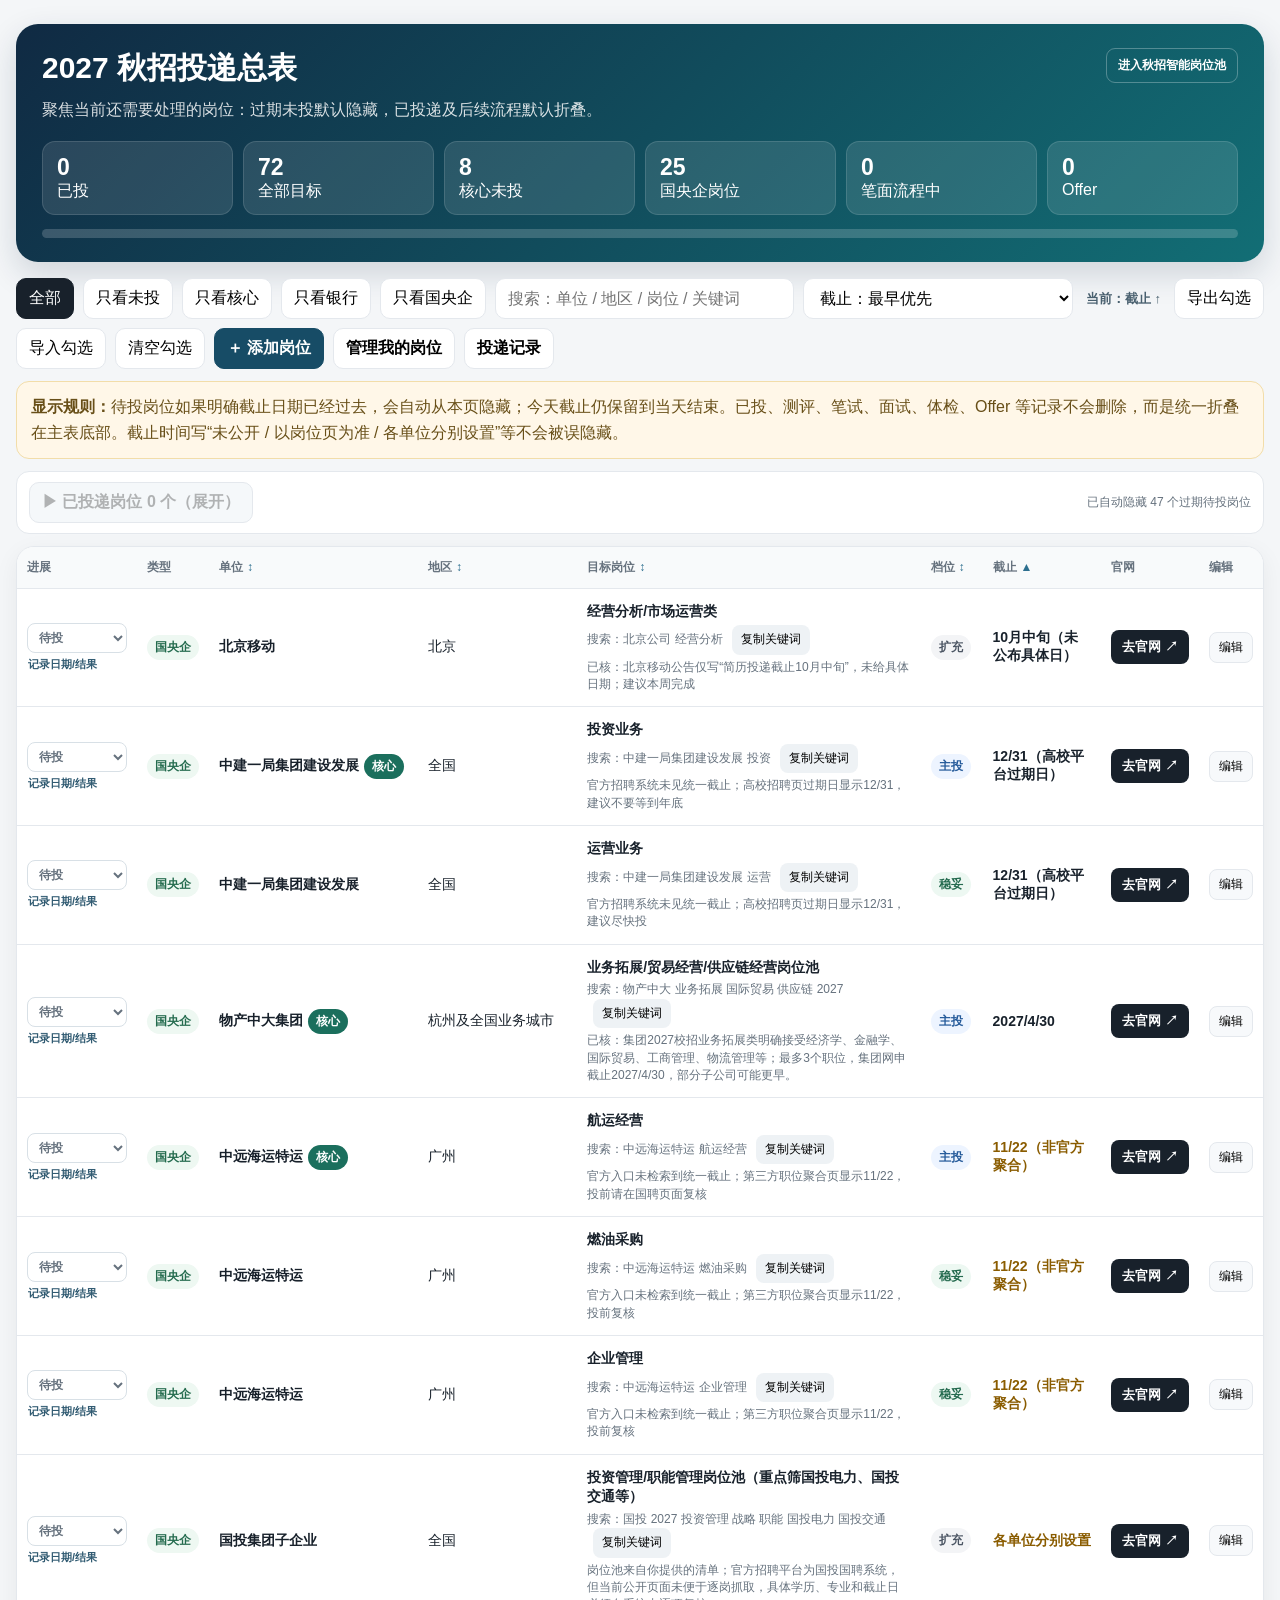
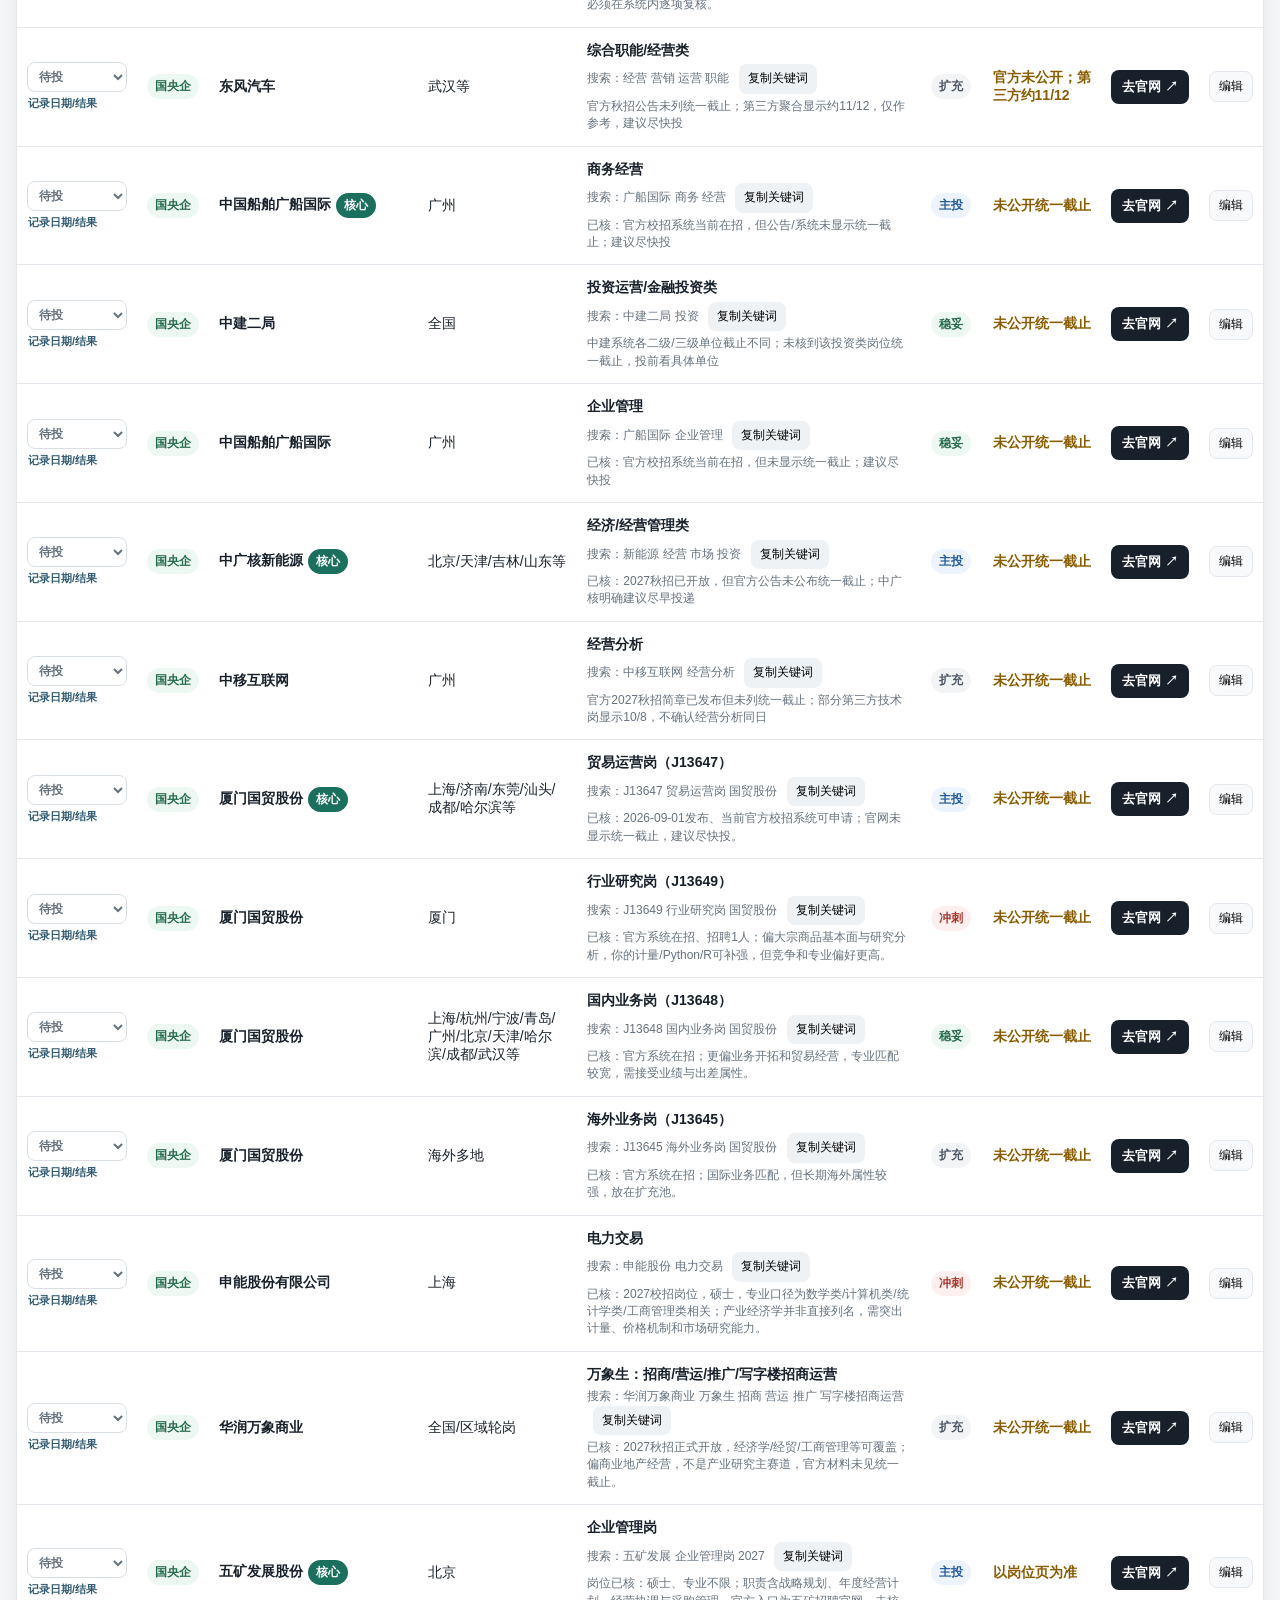
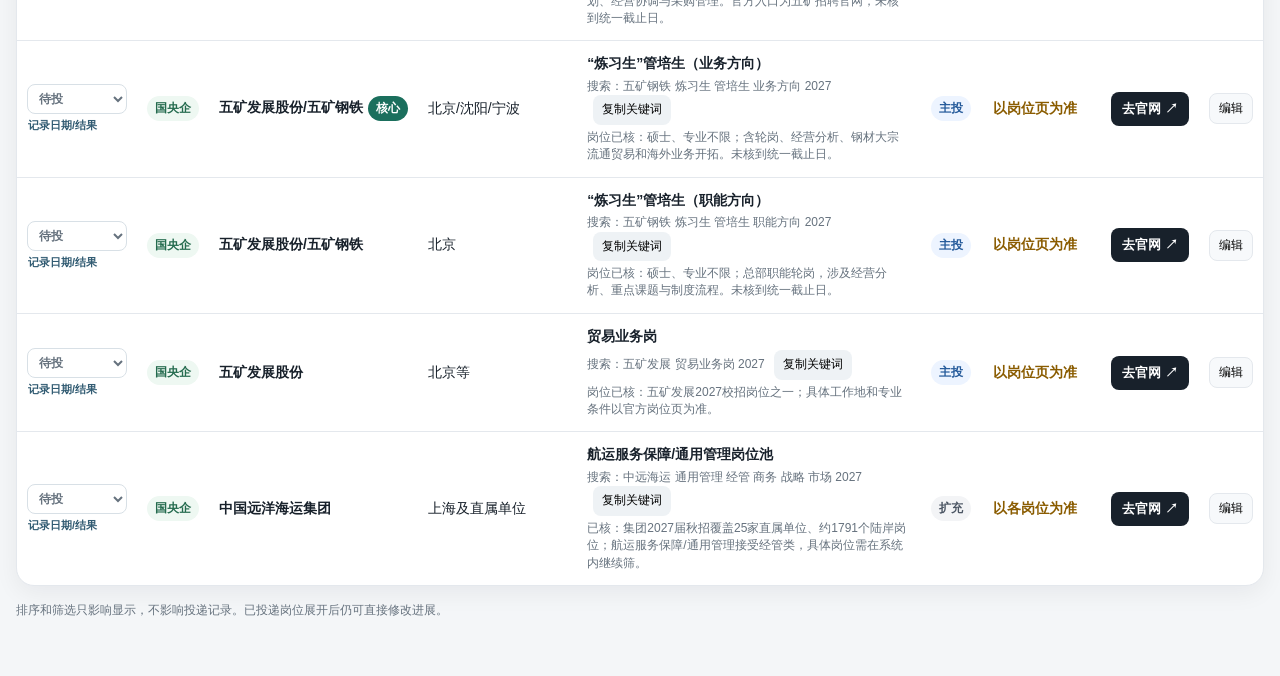
==== commit 155b9e64: "feat(qiuzhao): hide expired pending jobs and collapse submitted rows" ====
--- a/qiuzhao/index.html
+++ b/qiuzhao/index.html
@@ -6,16 +6,17 @@
 <title>2027 秋招投递总表</title>
 <style>
 :root{--bg:#f4f6f8;--card:#fff;--text:#18212b;--muted:#66727e;--line:#e4e8ed;--blue:#102a43;--teal:#126e75}
-*{box-sizing:border-box}body{margin:0;background:var(--bg);color:var(--text);font-family:-apple-system,BlinkMacSystemFont,"Segoe UI","PingFang SC","Microsoft YaHei",Arial,sans-serif}.wrap{max-width:1380px;margin:auto;padding:24px 16px 56px}.hero{background:linear-gradient(135deg,var(--blue),var(--teal));color:#fff;border-radius:22px;padding:24px 26px;box-shadow:0 12px 32px rgba(16,42,67,.16)}.hero-top{display:flex;justify-content:space-between;gap:16px;align-items:flex-start}.hero h1{margin:0 0 8px;font-size:30px}.hero p{margin:0;opacity:.84;line-height:1.65}.peerlink{color:#fff;text-decoration:none;border:1px solid rgba(255,255,255,.28);padding:8px 11px;border-radius:9px;font-size:12px;font-weight:800;white-space:nowrap}.stats{display:grid;grid-template-columns:repeat(4,1fr);gap:10px;margin-top:18px}.stat{background:rgba(255,255,255,.11);border:1px solid rgba(255,255,255,.13);padding:12px 14px;border-radius:13px}.stat b{font-size:23px;display:block}.progress{height:9px;background:rgba(255,255,255,.18);border-radius:9px;margin-top:14px;overflow:hidden}.progress span{display:block;height:100%;background:#fff;width:0}.toolbar{display:flex;flex-wrap:wrap;gap:9px;margin:16px 0 12px}button,input,select{font:inherit}button,.search,.sortselect{background:#fff;border:1px solid var(--line);border-radius:10px;padding:9px 12px}button{cursor:pointer}button.active{background:#18212b;color:#fff;border-color:#18212b}.search{min-width:260px;flex:1}.sortselect{min-width:205px}.sortstatus{display:flex;align-items:center;padding:0 4px;color:#49606f;font-size:13px;font-weight:700}.notice{background:#fff7e8;border:1px solid #f2dda9;border-radius:13px;padding:12px 14px;margin:10px 0 16px;color:#684f18;line-height:1.6}.card{background:#fff;border:1px solid var(--line);border-radius:18px;overflow:hidden;box-shadow:0 7px 25px rgba(16,24,40,.06)}table{width:100%;border-collapse:collapse}th{position:sticky;top:0;background:#f8fafb;color:var(--muted);font-size:12px;text-align:left;padding:12px 10px;border-bottom:1px solid var(--line);z-index:2}th.sortable{cursor:pointer;user-select:none;white-space:nowrap}th.sortable:hover{background:#eef3f6;color:#293846}.sort-arrow{display:inline-block;min-width:14px;margin-left:4px;color:#2d6f8f;font-weight:900}td{padding:13px 10px;border-bottom:1px solid var(--line);vertical-align:middle;font-size:14px}tr:last-child td{border-bottom:none}tr.done{opacity:.53;background:#fafafa}tr.done .role{text-decoration:line-through}.check{width:21px;height:21px;accent-color:#11815e;cursor:pointer}.org{font-weight:800;white-space:nowrap}.role{font-weight:700;line-height:1.4}.small{font-size:12px;color:var(--muted);margin-top:4px;line-height:1.45}.badge{display:inline-block;border-radius:999px;padding:4px 8px;font-size:12px;font-weight:750;white-space:nowrap}.bank{background:#eaf3ff;color:#225a92}.soe{background:#eef8f2;color:#246b4e}.core{background:#1b6f5d;color:#fff;margin-left:5px}.lv-sprint{background:#fff0ef;color:#a6362f}.lv-main{background:#edf4ff;color:#245a9a}.lv-safe{background:#edf8f2;color:#256b4f}.lv-expand{background:#f3f4f6;color:#4b5563}.deadline{font-weight:700}.unknown{color:#8a5c00}.apply{display:inline-block;background:#18212b;color:#fff;text-decoration:none;padding:8px 11px;border-radius:8px;font-weight:700;font-size:13px;white-space:nowrap}.copy{border:none;background:#eef2f5;border-radius:8px;padding:6px 9px;font-size:12px;cursor:pointer;margin-left:6px}.footer{font-size:12px;color:var(--muted);line-height:1.7;margin-top:14px}@media(max-width:860px){.wrap{padding:12px 8px 36px}.hero{border-radius:16px;padding:18px}.hero h1{font-size:23px}.hero-top{flex-direction:column}.stats{grid-template-columns:1fr 1fr}.card{overflow-x:auto}table{min-width:1200px}}
+*{box-sizing:border-box}body{margin:0;background:var(--bg);color:var(--text);font-family:-apple-system,BlinkMacSystemFont,"Segoe UI","PingFang SC","Microsoft YaHei",Arial,sans-serif}.wrap{max-width:1380px;margin:auto;padding:24px 16px 56px}.hero{background:linear-gradient(135deg,var(--blue),var(--teal));color:#fff;border-radius:22px;padding:24px 26px;box-shadow:0 12px 32px rgba(16,42,67,.16)}.hero-top{display:flex;justify-content:space-between;gap:16px;align-items:flex-start}.hero h1{margin:0 0 8px;font-size:30px}.hero p{margin:0;opacity:.84;line-height:1.65}.peerlink{color:#fff;text-decoration:none;border:1px solid rgba(255,255,255,.28);padding:8px 11px;border-radius:9px;font-size:12px;font-weight:800;white-space:nowrap}.stats{display:grid;grid-template-columns:repeat(4,1fr);gap:10px;margin-top:18px}.stat{background:rgba(255,255,255,.11);border:1px solid rgba(255,255,255,.13);padding:12px 14px;border-radius:13px}.stat b{font-size:23px;display:block}.progress{height:9px;background:rgba(255,255,255,.18);border-radius:9px;margin-top:14px;overflow:hidden}.progress span{display:block;height:100%;background:#fff;width:0}.toolbar{display:flex;flex-wrap:wrap;gap:9px;margin:16px 0 12px}button,input,select{font:inherit}button,.search,.sortselect{background:#fff;border:1px solid var(--line);border-radius:10px;padding:9px 12px}button{cursor:pointer}button.active{background:#18212b;color:#fff;border-color:#18212b}.search{min-width:260px;flex:1}.sortselect{min-width:205px}.sortstatus{display:flex;align-items:center;padding:0 4px;color:#49606f;font-size:13px;font-weight:700}.notice{background:#fff7e8;border:1px solid #f2dda9;border-radius:13px;padding:12px 14px;margin:10px 0 12px;color:#684f18;line-height:1.6}.foldbar{display:flex;align-items:center;justify-content:space-between;gap:12px;flex-wrap:wrap;background:#fff;border:1px solid var(--line);border-radius:13px;padding:10px 12px;margin:0 0 12px}.foldbar button{font-weight:800;background:#f5f8fa}.foldbar button.active{background:#18212b;color:#fff}.foldmeta{font-size:12px;color:var(--muted)}.card{background:#fff;border:1px solid var(--line);border-radius:18px;overflow:hidden;box-shadow:0 7px 25px rgba(16,24,40,.06)}table{width:100%;border-collapse:collapse}th{position:sticky;top:0;background:#f8fafb;color:var(--muted);font-size:12px;text-align:left;padding:12px 10px;border-bottom:1px solid var(--line);z-index:2}th.sortable{cursor:pointer;user-select:none;white-space:nowrap}th.sortable:hover{background:#eef3f6;color:#293846}.sort-arrow{display:inline-block;min-width:14px;margin-left:4px;color:#2d6f8f;font-weight:900}td{padding:13px 10px;border-bottom:1px solid var(--line);vertical-align:middle;font-size:14px}tr:last-child td{border-bottom:none}tr.submitted-row{background:#fafbfc}tr.submitted-row:first-of-type td{border-top:2px solid #d9e1e7}tr.collapsed-submitted{display:none}.check{width:21px;height:21px;accent-color:#11815e;cursor:pointer}.org{font-weight:800;white-space:nowrap}.role{font-weight:700;line-height:1.4}.small{font-size:12px;color:var(--muted);margin-top:4px;line-height:1.45}.badge{display:inline-block;border-radius:999px;padding:4px 8px;font-size:12px;font-weight:750;white-space:nowrap}.bank{background:#eaf3ff;color:#225a92}.soe{background:#eef8f2;color:#246b4e}.core{background:#1b6f5d;color:#fff;margin-left:5px}.lv-sprint{background:#fff0ef;color:#a6362f}.lv-main{background:#edf4ff;color:#245a9a}.lv-safe{background:#edf8f2;color:#256b4f}.lv-expand{background:#f3f4f6;color:#4b5563}.deadline{font-weight:700}.unknown{color:#8a5c00}.apply{display:inline-block;background:#18212b;color:#fff;text-decoration:none;padding:8px 11px;border-radius:8px;font-weight:700;font-size:13px;white-space:nowrap}.copy{border:none;background:#eef2f5;border-radius:8px;padding:6px 9px;font-size:12px;cursor:pointer;margin-left:6px}.footer{font-size:12px;color:var(--muted);line-height:1.7;margin-top:14px}@media(max-width:860px){.wrap{padding:12px 8px 36px}.hero{border-radius:16px;padding:18px}.hero h1{font-size:23px}.hero-top{flex-direction:column}.stats{grid-template-columns:1fr 1fr}.card{overflow-x:auto}table{min-width:1200px}}
 </style>
 </head>
 <body>
 <div class="wrap">
-<section class="hero"><div class="hero-top"><div><h1>2027 秋招投递总表</h1><p>用于稳定记录和执行投递：银行 + 非银行国央企，支持打勾、筛选、搜索、表头排序、复制岗位关键词和官网直达。</p></div><a class="peerlink" href="./plus/">进入秋招智能岗位池</a></div><div class="stats"><div class="stat"><b id="done">0</b><span>已投</span></div><div class="stat"><b id="total">0</b><span>全部目标</span></div><div class="stat"><b id="coreRemain">0</b><span>核心未投</span></div><div class="stat"><b id="soeCount">0</b><span>国央企岗位</span></div></div><div class="progress"><span id="bar"></span></div></section>
+<section class="hero"><div class="hero-top"><div><h1>2027 秋招投递总表</h1><p>聚焦当前还需要处理的岗位：过期未投默认隐藏，已投递及后续流程默认折叠。</p></div><a class="peerlink" href="./plus/">进入秋招智能岗位池</a></div><div class="stats"><div class="stat"><b id="done">0</b><span>已投</span></div><div class="stat"><b id="total">0</b><span>全部目标</span></div><div class="stat"><b id="coreRemain">0</b><span>核心未投</span></div><div class="stat"><b id="soeCount">0</b><span>国央企岗位</span></div></div><div class="progress"><span id="bar"></span></div></section>
 <div class="toolbar"><button class="active" data-mode="all">全部</button><button data-mode="undone">只看未投</button><button data-mode="core">只看核心</button><button data-mode="bank">只看银行</button><button data-mode="soe">只看国央企</button><input id="search" class="search" placeholder="搜索：单位 / 地区 / 岗位 / 关键词"><select id="sortSelect" class="sortselect"><option value="deadline:1">截止：最早优先</option><option value="deadline:-1">截止：最晚优先</option><option value="level:1">档位：主投→冲刺→稳妥→扩充</option><option value="level:-1">档位：扩充→稳妥→冲刺→主投</option><option value="org:1">单位：升序</option><option value="org:-1">单位：降序</option><option value="region:1">地区：升序</option><option value="region:-1">地区：降序</option><option value="role:1">岗位：升序</option><option value="role:-1">岗位：降序</option></select><span id="sortStatus" class="sortstatus"></span><button id="exportBtn">导出勾选</button><button id="importBtn">导入勾选</button><input id="importFile" type="file" accept="application/json" hidden><button id="reset">清空勾选</button></div>
-<div class="notice"><b>定位：</b>本页负责投递执行与进度管理；“秋招智能岗位池”负责发现、匹配和优先级判断。两边共用投递勾选状态。<br><b>统一档位：</b><b>主投</b>＝与你背景和岗位价值都较匹配，优先投入；<b>冲刺</b>＝值得投但竞争或门槛更高；<b>稳妥</b>＝匹配较好、风险相对可控；<b>扩充</b>＝用于扩大机会池。</div>
-<div class="card"><table><thead><tr><th style="width:52px">已投</th><th>类型</th><th class="sortable" data-sort="org">单位<span class="sort-arrow"></span></th><th class="sortable" data-sort="region">地区<span class="sort-arrow"></span></th><th class="sortable" data-sort="role">目标岗位<span class="sort-arrow"></span></th><th class="sortable" data-sort="level">档位<span class="sort-arrow"></span></th><th class="sortable" data-sort="deadline">截止<span class="sort-arrow"></span></th><th>官网</th></tr></thead><tbody id="body"></tbody></table></div>
-<div class="footer">排序选择会保存在当前浏览器，刷新页面后仍保持。当前排序仅影响显示顺序，不影响勾选记录。</div>
+<div class="notice"><b>显示规则：</b>待投岗位如果明确截止日期已经过去，会自动从本页隐藏；今天截止仍保留到当天结束。已投、测评、笔试、面试、体检、Offer 等记录不会删除，而是统一折叠在主表底部。截止时间写“未公开 / 以岗位页为准 / 各单位分别设置”等不会被误隐藏。</div>
+<div class="foldbar"><button id="submittedToggle">▶ 已投递岗位 0 个（展开）</button><span id="hiddenExpired" class="foldmeta">已自动隐藏 0 个过期待投岗位</span></div>
+<div class="card"><table><thead><tr><th style="width:120px">进展</th><th>类型</th><th class="sortable" data-sort="org">单位<span class="sort-arrow"></span></th><th class="sortable" data-sort="region">地区<span class="sort-arrow"></span></th><th class="sortable" data-sort="role">目标岗位<span class="sort-arrow"></span></th><th class="sortable" data-sort="level">档位<span class="sort-arrow"></span></th><th class="sortable" data-sort="deadline">截止<span class="sort-arrow"></span></th><th>官网</th></tr></thead><tbody id="body"></tbody></table></div>
+<div class="footer">排序和筛选只影响显示，不影响投递记录。已投递岗位展开后仍可直接修改进展。</div>
 </div>
 <script src="./data.js"></script>
 <script src="./data_additions_20261006.js"></script>
@@ -25,25 +26,34 @@
 additions.forEach(a=>{if(a.hidden){jobMap.delete(a.id);return;}const old=jobMap.get(a.id)||{};jobMap.set(a.id,{...old,...a});});
 const jobs=[...jobMap.values()];
 function safeStoredJSON(key,fallback){try{const raw=localStorage.getItem(key);return raw===null?fallback:JSON.parse(raw)}catch{try{localStorage.removeItem(key)}catch{}return fallback}}
-const KEY='autumn-2027-all-jobs-v3',SORTKEY='autumn-2027-sort-v2';let state=safeStoredJSON(KEY,{});if(!state||Array.isArray(state)||typeof state!=='object')state={};let mode='all',q='';
+const KEY='autumn-2027-all-jobs-v3',APPKEY='qiuzhao-application-records-v1',SORTKEY='autumn-2027-sort-v2';
+let state=safeStoredJSON(KEY,{});if(!state||Array.isArray(state)||typeof state!=='object')state={};let appState=safeStoredJSON(APPKEY,{version:1,records:{}});let mode='all',q='',showSubmitted=false;
 let savedSort=safeStoredJSON(SORTKEY,null);const allowedSort=new Set(['deadline','level','org','region','role']);let sortKey=allowedSort.has(savedSort?.key)?savedSort.key:'deadline',sortDir=[1,-1].includes(savedSort?.dir)?savedSort.dir:1;
 const collator=new Intl.Collator('zh-CN',{numeric:true,sensitivity:'base'});const esc=s=>String(s??'').replace(/[&<>"']/g,m=>({'&':'&amp;','<':'&lt;','>':'&gt;','"':'&quot;',"'":'&#039;'}[m]));
 const levelOverrides={'cnpc-eri-energy':'主投','cnpc-intl-trade':'主投','cnpc-liaohe-mgmt':'稳妥','sinopec-south-sales':'主投','cssc-gsi-business':'主投','cnpc-hubei-retail':'主投','cnpc-chongqing-plan':'主投','cnpc-east-trade':'主投','cnodc-business':'冲刺','cosco-special-ops':'主投','sinomach-trade':'主投','cscec1-invest':'主投','cscec1-operation':'稳妥','cscec2-invest':'稳妥','cssc-gsi-mgmt':'稳妥','cosco-fuel':'稳妥','cosco-mgmt':'稳妥','sinopec-4-intl':'稳妥','sinopec-north-mgmt':'扩充','huaneng-econ':'扩充','cgn-newenergy':'主投','dongfeng-business':'扩充','sinopec-zhongyuan':'扩充','sinopec-nw':'扩充','cmcc-beijing':'扩充','cmcc-internet':'扩充','unicom-liaoning':'扩充','cnooc-pool':'主投','huadian-regular':'扩充','datang-regular':'扩充'};
 function normalizedLevel(j){if(['主投','冲刺','稳妥','扩充'].includes(j.level))return j.level;if(levelOverrides[j.id])return levelOverrides[j.id];const generic={'S+':'主投','S':'主投','A+':'主投','A':'稳妥','A-':'扩充','B+':'扩充','B':'扩充','待筛':'扩充'};return generic[j.level]||'扩充'}
 function levelClass(j){const x=normalizedLevel(j);return x==='主投'?'lv-main':x==='冲刺'?'lv-sprint':x==='稳妥'?'lv-safe':'lv-expand'}function levelRank(j){return {'主投':1,'冲刺':2,'稳妥':3,'扩充':4}[normalizedLevel(j)]||9}
-function deadlineValue(text){const s=String(text||'').trim();if(/待核实|未公开|非官方|第三方|以岗位|各单位/.test(s))return{known:false,value:0};let y=s.match(/^(20\d{2})[\/.-](\d{1,2})[\/.-](\d{1,2})(?:\s+(\d{1,2})[:：](\d{2}))?/);if(y){const yr=+y[1],mo=+y[2],d=+y[3],h=y[4]===undefined?23:+y[4],mi=y[5]===undefined?59:+y[5];return{known:true,value:new Date(yr,mo-1,d,h,mi,y[4]===undefined?59:0,y[4]===undefined?999:0).getTime()}}let m=s.match(/^(\d{1,2})\s*[\/月]\s*(\d{1,2})(?:\s*日)?(?:\s+(\d{1,2})\s*[:：]\s*(\d{2}))?/);if(m){const mo=+m[1],d=+m[2],yr=mo>=8?2026:2027;if(m[3]!==undefined){let h=+m[3],mi=+m[4];if(h===24)return{known:true,value:new Date(yr,mo-1,d+1,0,mi,0,0).getTime()};return{known:true,value:new Date(yr,mo-1,d,h,mi,0,0).getTime()}}return{known:true,value:new Date(yr,mo-1,d,23,59,59,999).getTime()}}m=s.match(/^(\d{1,2})月(上旬|中旬|下旬)/);if(m){const mo=+m[1],yr=mo>=8?2026:2027,d=m[2]==='上旬'?5:m[2]==='中旬'?15:25;return{known:true,value:new Date(yr,mo-1,d,23,59,59,999).getTime()}}return{known:false,value:0}}
+function deadlineValue(text){const s=String(text||'').trim();if(/待核实|未公开|非官方|第三方|以岗位|各单位|岗位页|分别设置|岗位为准/.test(s))return{known:false,exact:false,value:0};let y=s.match(/^(20\d{2})[\/.-](\d{1,2})[\/.-](\d{1,2})(?:\s+(\d{1,2})[:：](\d{2}))?/);if(y){const yr=+y[1],mo=+y[2],d=+y[3],h=y[4]===undefined?23:+y[4],mi=y[5]===undefined?59:+y[5];return{known:true,exact:true,value:new Date(yr,mo-1,d,h,mi,y[4]===undefined?59:0,y[4]===undefined?999:0).getTime()}}let m=s.match(/^(\d{1,2})\s*[\/月]\s*(\d{1,2})(?:\s*日)?(?:\s+(\d{1,2})\s*[:：]\s*(\d{2}))?/);if(m){const mo=+m[1],d=+m[2],yr=mo>=8?2026:2027;if(m[3]!==undefined){let h=+m[3],mi=+m[4];if(h===24)return{known:true,exact:true,value:new Date(yr,mo-1,d+1,0,mi,0,0).getTime()};return{known:true,exact:true,value:new Date(yr,mo-1,d,h,mi,0,0).getTime()}}return{known:true,exact:true,value:new Date(yr,mo-1,d,23,59,59,999).getTime()}}m=s.match(/^(\d{1,2})月(上旬|中旬|下旬)/);if(m){const mo=+m[1],yr=mo>=8?2026:2027,d=m[2]==='上旬'?5:m[2]==='中旬'?15:25;return{known:true,exact:false,value:new Date(yr,mo-1,d,23,59,59,999).getTime()}}return{known:false,exact:false,value:0}}
+function refreshStoredState(){const s=safeStoredJSON(KEY,{});if(s&&typeof s==='object'&&!Array.isArray(s))state=s;const a=safeStoredJSON(APPKEY,{version:1,records:{}});appState=a&&a.records? a:{version:1,records:{}}}
+function statusOf(j){const s=appState?.records?.[j.id]?.status;return s||state[j.id]?'已投':'待投'}
+function isSubmitted(j){const s=appState?.records?.[j.id]?.status;return s?s!=='待投':!!state[j.id]}
+function isExpiredPending(j){if(isSubmitted(j))return false;const d=deadlineValue(j.deadline);return d.known&&d.exact&&d.value<Date.now()}
 function compareJobs(a,b){if(sortKey==='deadline'){const av=deadlineValue(a.deadline),bv=deadlineValue(b.deadline);if(av.known!==bv.known)return av.known?-1:1;if(!av.known&&!bv.known)return collator.compare(a.deadline||'',b.deadline||'');const diff=(av.value-bv.value)*sortDir;return diff||collator.compare(a.org||'',b.org||'')}if(sortKey==='level'){const d=(levelRank(a)-levelRank(b))*sortDir;return d||collator.compare(a.org||'',b.org||'')}return collator.compare(a[sortKey]||'',b[sortKey]||'')*sortDir}
-function match(j){const text=[j.category,j.org,j.region,j.role,normalizedLevel(j),j.keyword,j.note].join(' ').toLowerCase(),query=q.trim().toLowerCase();const ok=mode==='all'||(mode==='undone'&&!state[j.id])||(mode==='core'&&j.core)||(mode==='bank'&&j.category==='银行')||(mode==='soe'&&j.category==='国央企');return ok&&(!query||text.includes(query))}
+function match(j){if(isExpiredPending(j))return false;const text=[j.category,j.org,j.region,j.role,normalizedLevel(j),j.keyword,j.note].join(' ').toLowerCase(),query=q.trim().toLowerCase();const submitted=isSubmitted(j);const ok=mode==='all'||(mode==='undone'&&!submitted)||(mode==='core'&&j.core)||(mode==='bank'&&j.category==='银行')||(mode==='soe'&&j.category==='国央企');return ok&&(!query||text.includes(query))}
+function visibleJobs(){const list=jobs.filter(match).slice();list.sort((a,b)=>{const as=isSubmitted(a),bs=isSubmitted(b);if(as!==bs)return as?1:-1;return compareJobs(a,b)});return list}
 function sortLabel(){const names={deadline:'截止',org:'单位',region:'地区',role:'岗位',level:'档位'};return `当前：${names[sortKey]} ${sortDir===1?'↑':'↓'}`}
 function updateSortUI(){document.querySelectorAll('th.sortable').forEach(th=>{const a=th.querySelector('.sort-arrow');a.textContent=th.dataset.sort===sortKey?(sortDir===1?'▲':'▼'):'↕'});document.getElementById('sortSelect').value=`${sortKey}:${sortDir}`;document.getElementById('sortStatus').textContent=sortLabel();localStorage.setItem(SORTKEY,JSON.stringify({key:sortKey,dir:sortDir}))}
-function render(){const body=document.getElementById('body');body.innerHTML='';const visible=jobs.filter(match).slice().sort(compareJobs);visible.forEach(j=>{const tr=document.createElement('tr');if(state[j.id])tr.className='done';const unknown=!deadlineValue(j.deadline).known;const lvl=normalizedLevel(j);tr.innerHTML=`<td><input class="check" type="checkbox" ${state[j.id]?'checked':''}></td><td><span class="badge ${j.category==='银行'?'bank':'soe'}">${esc(j.category)}</span></td><td><div class="org">${esc(j.org)}${j.core?'<span class="badge core">核心</span>':''}</div></td><td>${esc(j.region)}</td><td><div class="role">${esc(j.role)}</div><div class="small">搜索：${esc(j.keyword)} <button class="copy">复制关键词</button></div><div class="small">${esc(j.note)}</div></td><td><span class="badge ${levelClass(j)}">${esc(lvl)}</span></td><td><span class="deadline ${unknown?'unknown':''}">${esc(j.deadline)}</span></td><td><a class="apply" href="${j.url}" target="_blank" rel="noopener">去官网 ↗</a></td>`;tr.querySelector('.check').onchange=e=>{state[j.id]=e.target.checked;localStorage.setItem(KEY,JSON.stringify(state));render()};tr.querySelector('.copy').onclick=e=>{navigator.clipboard.writeText(j.keyword);e.target.textContent='已复制';setTimeout(()=>e.target.textContent='复制关键词',800)};body.appendChild(tr)});const done=jobs.filter(j=>state[j.id]).length;doneEl.textContent=done;total.textContent=jobs.length;coreRemain.textContent=jobs.filter(j=>j.core&&!state[j.id]).length;soeCount.textContent=jobs.filter(j=>j.category==='国央企').length;bar.style.width=(jobs.length?Math.round(done/jobs.length*100):0)+'%';updateSortUI()}
-const doneEl=document.getElementById('done'),total=document.getElementById('total'),coreRemain=document.getElementById('coreRemain'),soeCount=document.getElementById('soeCount'),bar=document.getElementById('bar');
-document.querySelectorAll('[data-mode]').forEach(btn=>btn.onclick=()=>{mode=btn.dataset.mode;document.querySelectorAll('[data-mode]').forEach(x=>x.classList.remove('active'));btn.classList.add('active');render()});document.querySelectorAll('th.sortable').forEach(th=>th.onclick=()=>{const k=th.dataset.sort;if(sortKey===k)sortDir*=-1;else{sortKey=k;sortDir=1}render()});document.getElementById('sortSelect').onchange=e=>{const[k,d]=e.target.value.split(':');sortKey=k;sortDir=Number(d);render()};document.getElementById('search').oninput=e=>{q=e.target.value;render()};document.getElementById('reset').onclick=()=>{if(confirm('确定清空所有勾选吗？')){state={};localStorage.setItem(KEY,'{}');render()}};document.getElementById('exportBtn').onclick=()=>{const blob=new Blob([JSON.stringify(state,null,2)],{type:'application/json'}),a=document.createElement('a');a.href=URL.createObjectURL(blob);a.download='2027秋招投递进度.json';a.click();URL.revokeObjectURL(a.href)};document.getElementById('importBtn').onclick=()=>document.getElementById('importFile').click();document.getElementById('importFile').onchange=e=>{const f=e.target.files[0];if(!f)return;const r=new FileReader();r.onload=()=>{try{const imported=JSON.parse(r.result);if(!imported||Array.isArray(imported)||typeof imported!=='object')throw new Error('invalid state');state=imported;localStorage.setItem(KEY,JSON.stringify(state));render()}catch{alert('导入文件格式不正确')}};r.readAsText(f)};render();
+function render(){refreshStoredState();const body=document.getElementById('body');body.innerHTML='';const visible=visibleJobs();let submittedVisible=0;visible.forEach(j=>{const submitted=isSubmitted(j);if(submitted)submittedVisible++;const tr=document.createElement('tr');tr.dataset.jobId=j.id;if(submitted){tr.classList.add('submitted-row');if(!showSubmitted)tr.classList.add('collapsed-submitted')}const unknown=!deadlineValue(j.deadline).known;const lvl=normalizedLevel(j);tr.innerHTML=`<td><input class="check" type="checkbox" ${submitted?'checked':''}></td><td><span class="badge ${j.category==='银行'?'bank':'soe'}">${esc(j.category)}</span></td><td><div class="org">${esc(j.org)}${j.core?'<span class="badge core">核心</span>':''}</div></td><td>${esc(j.region)}</td><td><div class="role">${esc(j.role)}</div><div class="small">搜索：${esc(j.keyword)} <button class="copy">复制关键词</button></div><div class="small">${esc(j.note)}</div></td><td><span class="badge ${levelClass(j)}">${esc(lvl)}</span></td><td><span class="deadline ${unknown?'unknown':''}">${esc(j.deadline)}</span></td><td><a class="apply" href="${esc(j.url)}" target="_blank" rel="noopener">去官网 ↗</a></td>`;tr.querySelector('.check').onchange=e=>{state[j.id]=e.target.checked;localStorage.setItem(KEY,JSON.stringify(state));render()};tr.querySelector('.copy').onclick=e=>{navigator.clipboard.writeText(j.keyword||'');e.target.textContent='已复制';setTimeout(()=>e.target.textContent='复制关键词',800)};body.appendChild(tr)});
+const hiddenExpiredCount=jobs.filter(isExpiredPending).length,allSubmitted=jobs.filter(isSubmitted).length;submittedToggle.textContent=`${showSubmitted?'▼':'▶'} 已投递岗位 ${submittedVisible} 个（${showSubmitted?'收起':'展开'}）`;submittedToggle.classList.toggle('active',showSubmitted);submittedToggle.disabled=submittedVisible===0;hiddenExpired.textContent=`已自动隐藏 ${hiddenExpiredCount} 个过期待投岗位`;
+const done=allSubmitted;doneEl.textContent=done;total.textContent=jobs.length;coreRemain.textContent=jobs.filter(j=>j.core&&!isSubmitted(j)&&!isExpiredPending(j)).length;soeCount.textContent=jobs.filter(j=>j.category==='国央企'&&!isExpiredPending(j)).length;bar.style.width=(jobs.length?Math.round(done/jobs.length*100):0)+'%';updateSortUI()}
+const doneEl=document.getElementById('done'),total=document.getElementById('total'),coreRemain=document.getElementById('coreRemain'),soeCount=document.getElementById('soeCount'),bar=document.getElementById('bar'),submittedToggle=document.getElementById('submittedToggle'),hiddenExpired=document.getElementById('hiddenExpired');
+submittedToggle.onclick=()=>{showSubmitted=!showSubmitted;render()};document.querySelectorAll('[data-mode]').forEach(btn=>btn.onclick=()=>{mode=btn.dataset.mode;document.querySelectorAll('[data-mode]').forEach(x=>x.classList.remove('active'));btn.classList.add('active');render()});document.querySelectorAll('th.sortable').forEach(th=>th.onclick=()=>{const k=th.dataset.sort;if(sortKey===k)sortDir*=-1;else{sortKey=k;sortDir=1}render()});document.getElementById('sortSelect').onchange=e=>{const[k,d]=e.target.value.split(':');sortKey=k;sortDir=Number(d);render()};document.getElementById('search').oninput=e=>{q=e.target.value;render()};document.getElementById('reset').onclick=()=>{if(confirm('确定清空所有投递勾选吗？完整投递进展请在“投递记录”中管理。')){state={};localStorage.setItem(KEY,'{}');render()}};document.getElementById('exportBtn').onclick=()=>{const blob=new Blob([JSON.stringify(state,null,2)],{type:'application/json'}),a=document.createElement('a');a.href=URL.createObjectURL(blob);a.download='2027秋招投递进度.json';a.click();URL.revokeObjectURL(a.href)};document.getElementById('importBtn').onclick=()=>document.getElementById('importFile').click();document.getElementById('importFile').onchange=e=>{const f=e.target.files[0];if(!f)return;const r=new FileReader();r.onload=()=>{try{const imported=JSON.parse(r.result);if(!imported||Array.isArray(imported)||typeof imported!=='object')throw new Error('invalid state');state=imported;localStorage.setItem(KEY,JSON.stringify(state));render()}catch{alert('导入文件格式不正确')}};r.readAsText(f)};render();
 </script>
 <script src="./user_jobs.js"></script>
 <script>
 const userBaseJobs=[...jobMap.values()].map(j=>({...j,level:normalizedLevel(j)}));
 jobs.splice(0,jobs.length,...QIUZHAO_USER_JOBS.apply(userBaseJobs));
-QIUZHAO_USER_JOBS.install({jobs,baseJobs:userBaseJobs,render,getVisibleJobs:()=>jobs.filter(match).slice().sort(compareJobs)});
+render();
+QIUZHAO_USER_JOBS.install({jobs,baseJobs:userBaseJobs,render,getVisibleJobs:()=>visibleJobs()});
 </script>
 </body></html>
